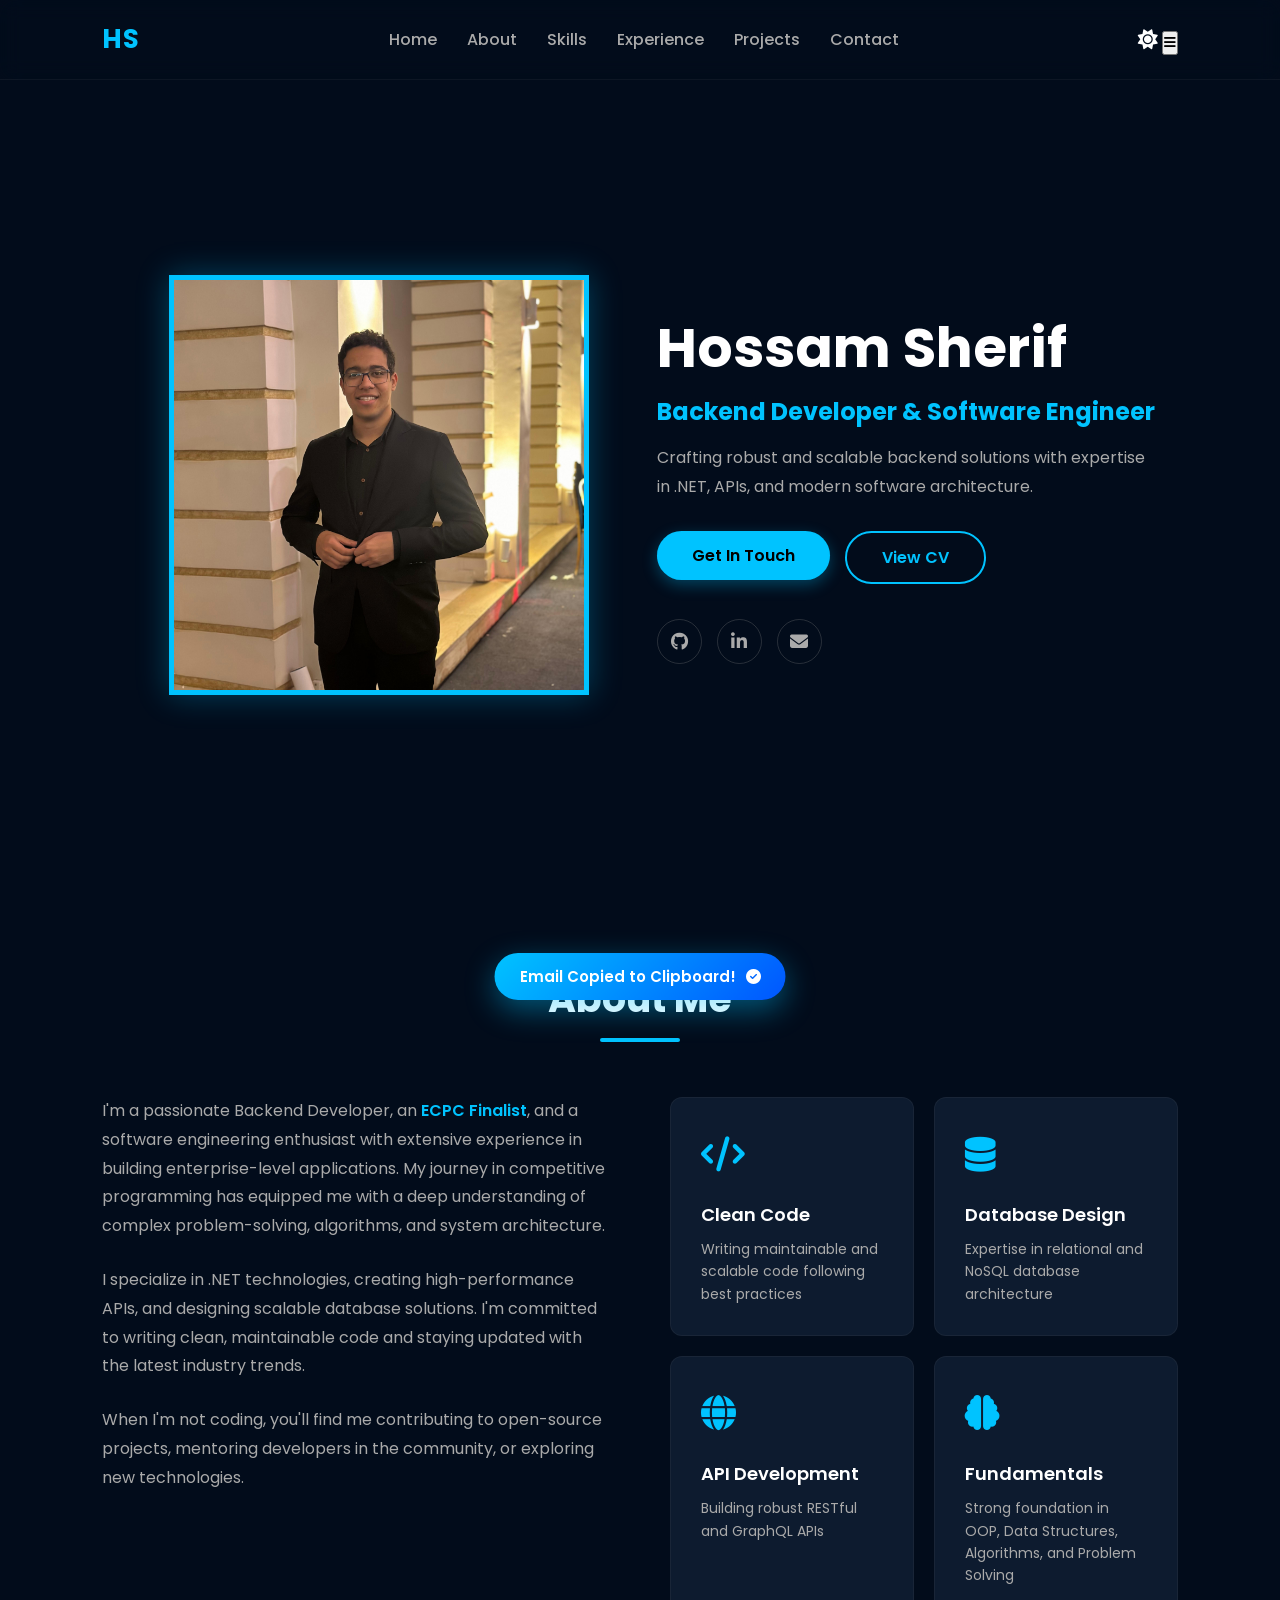
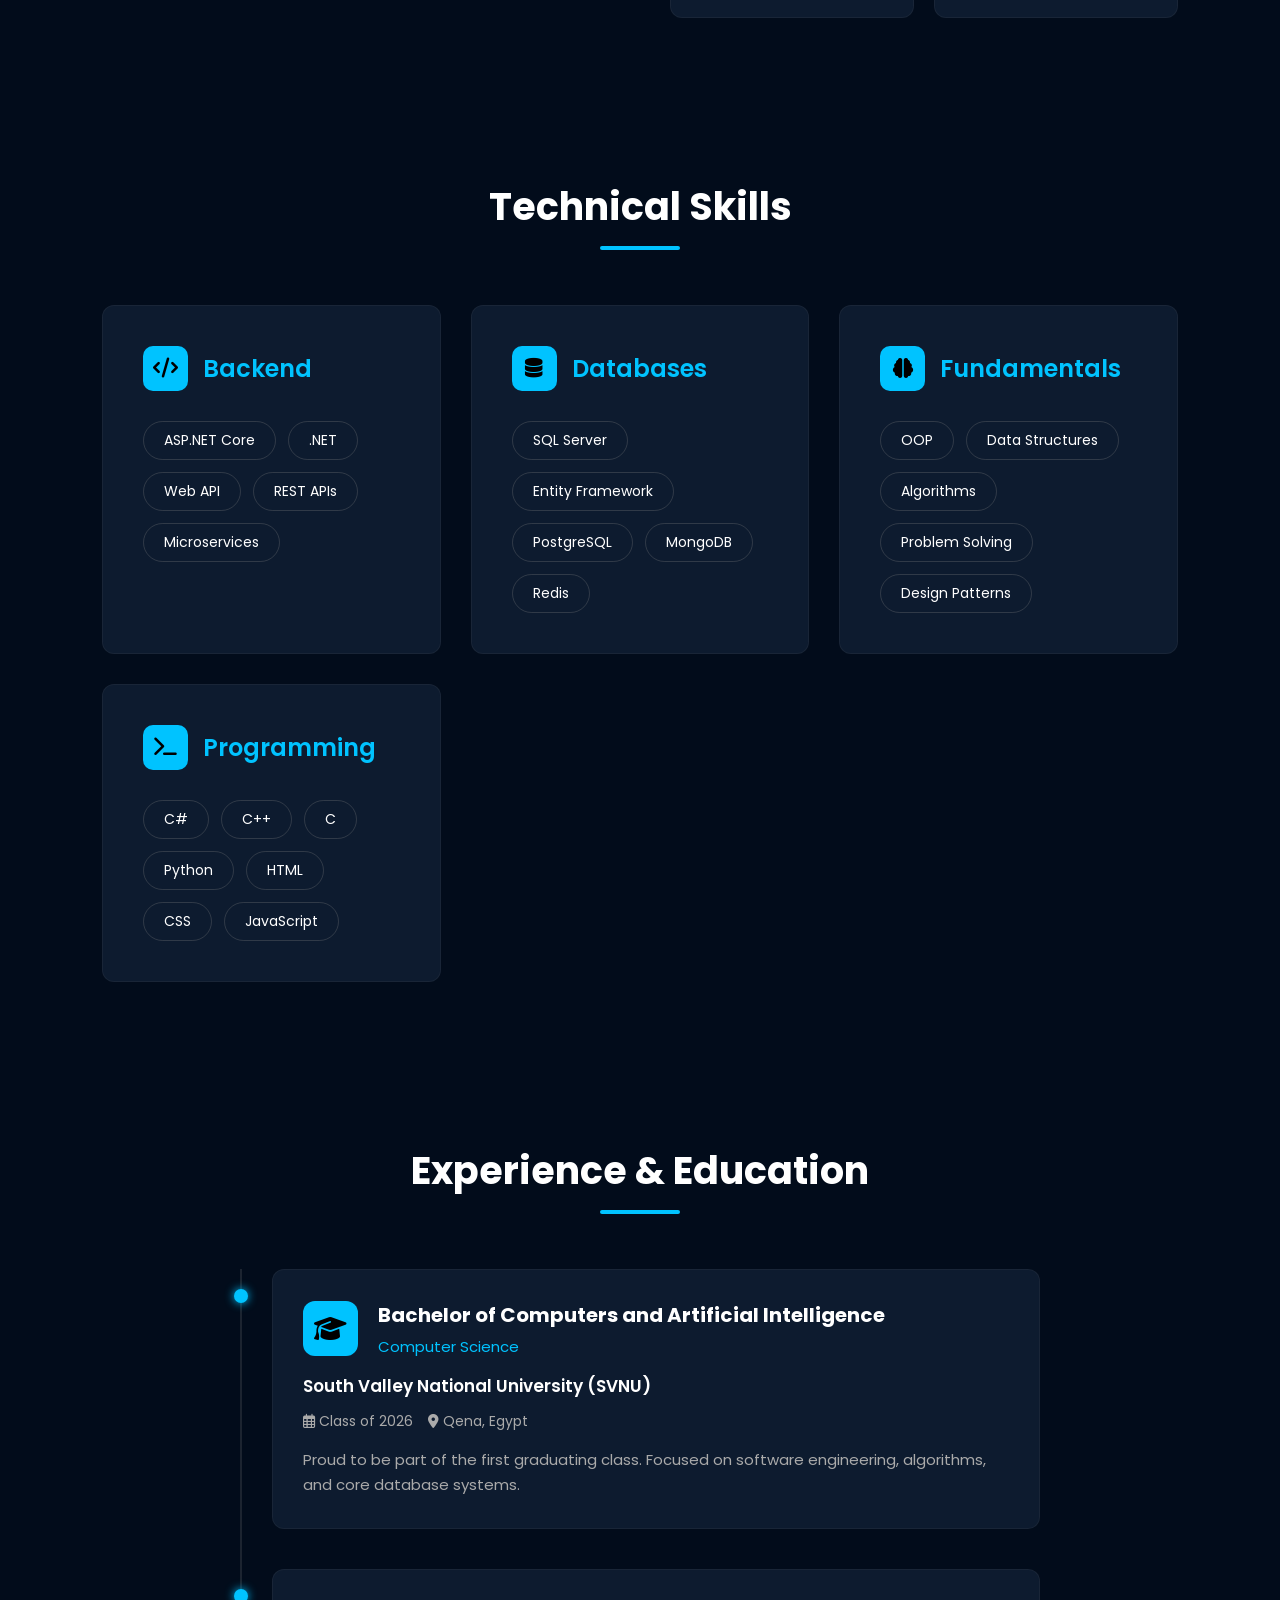
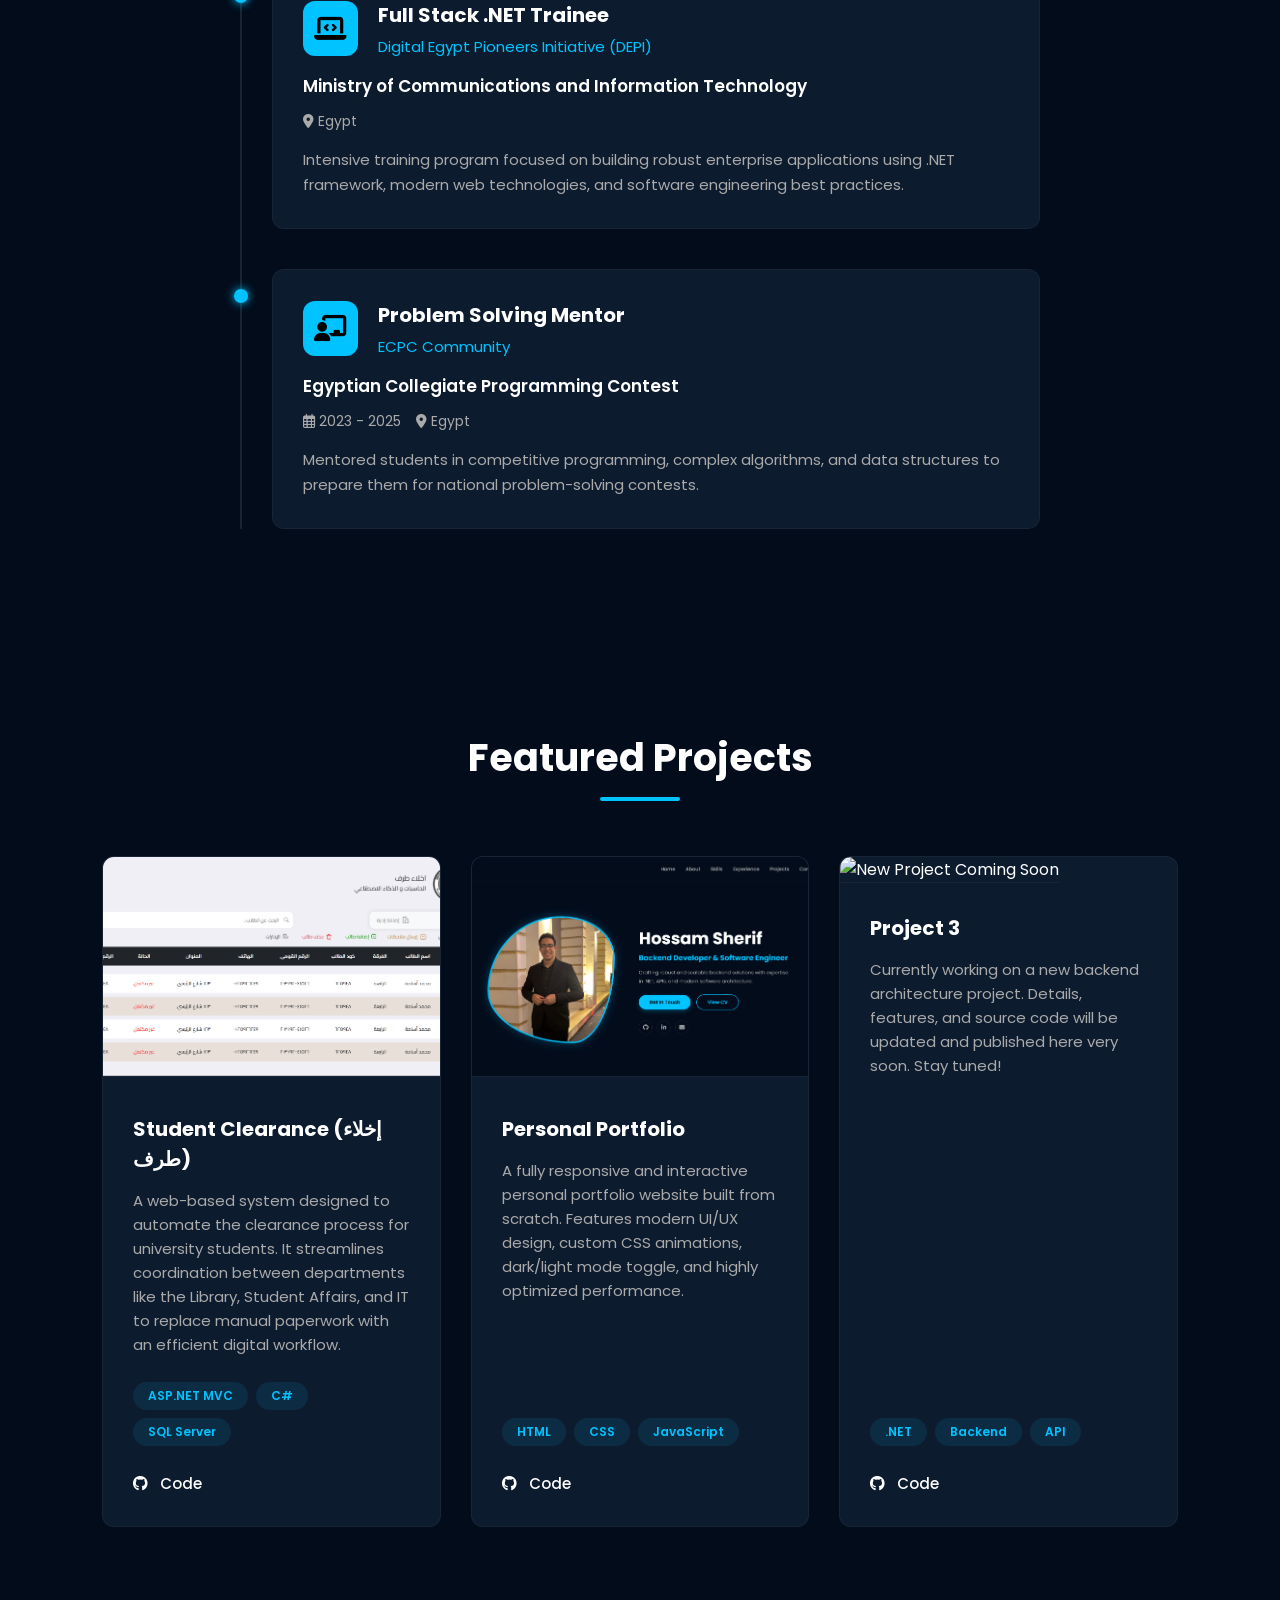
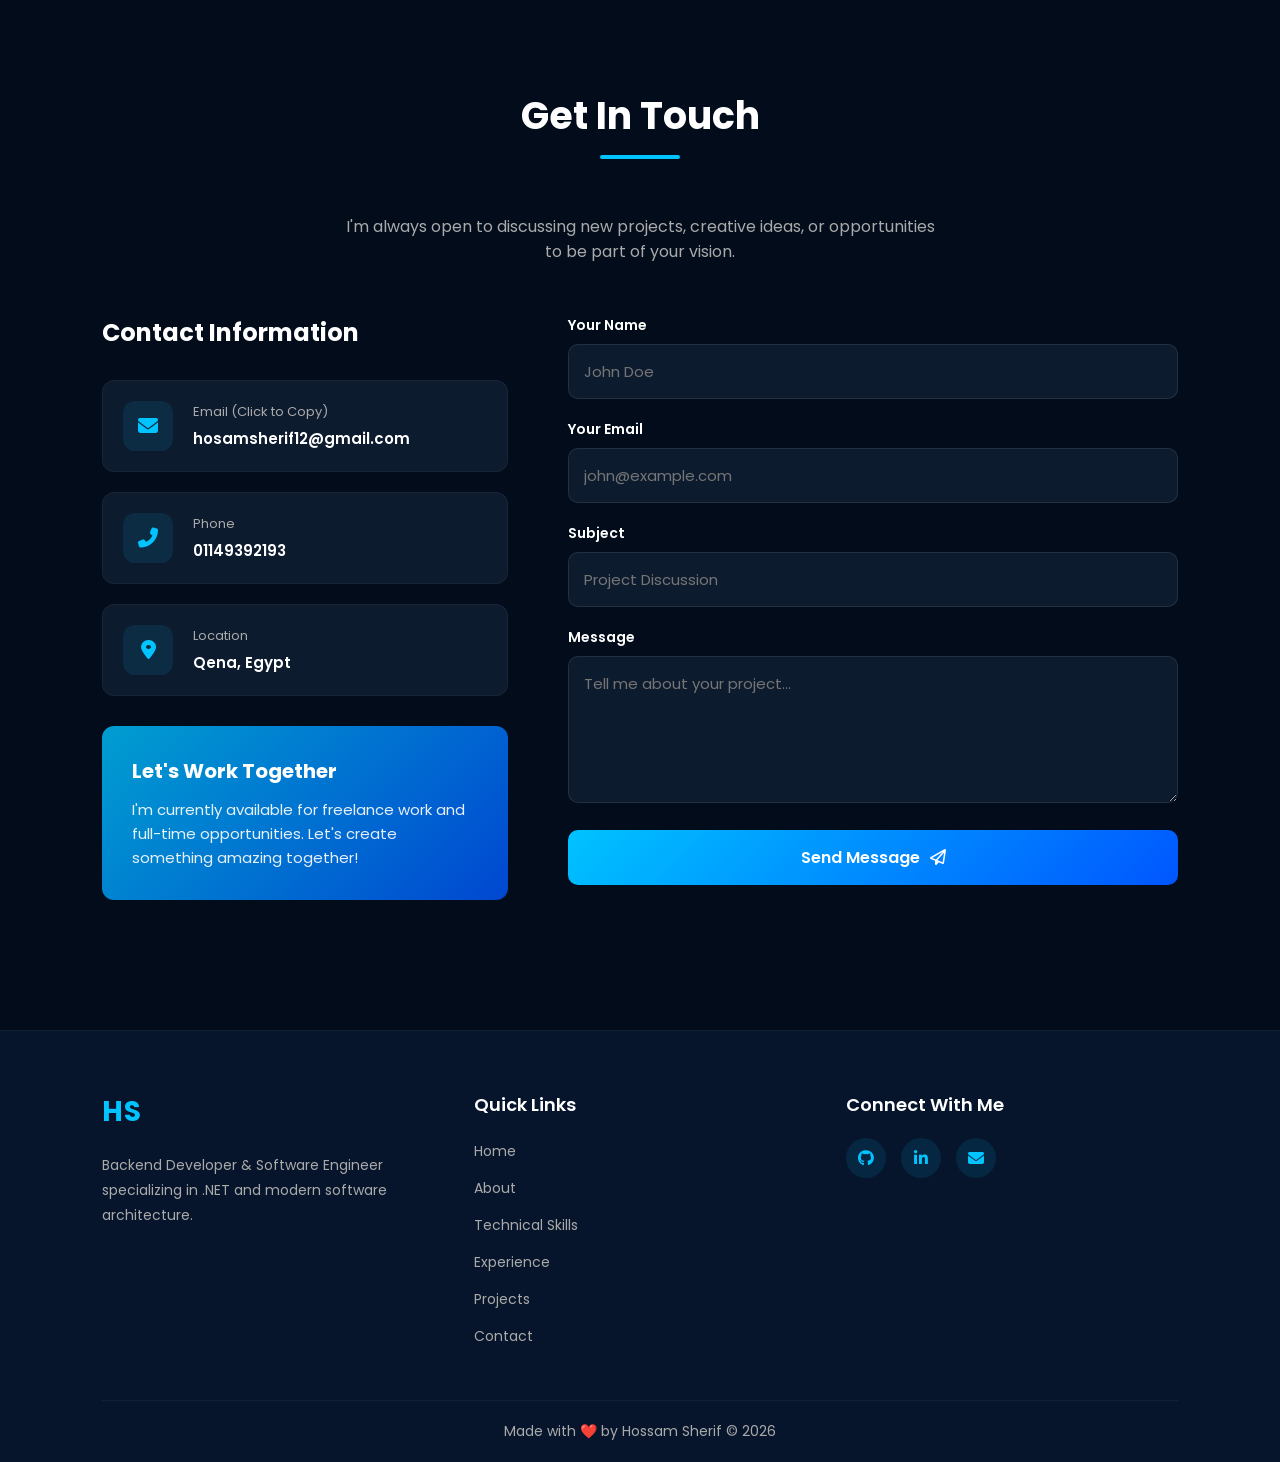
==== index.html @ 1d38808b "Enhance navbar and mobile menu functionality" ====
<!DOCTYPE html>
<html lang="en">
<head>
    <meta charset="UTF-8">
    <meta name="viewport" content="width=device-width, initial-scale=1.0">
    <title>Hossam Sherif | Portfolio</title>
    
    <link rel="stylesheet" href="style.css">
    
    <link href="https://fonts.googleapis.com/css2?family=Poppins:wght@300;400;500;600;700&display=swap" rel="stylesheet">
    
    <link rel="stylesheet" href="https://cdnjs.cloudflare.com/ajax/libs/font-awesome/6.4.0/css/all.min.css">

    <link href="https://unpkg.com/aos@2.3.1/dist/aos.css" rel="stylesheet">
</head>

<body>

    <button id="scrollTopBtn" class="scroll-top" title="Go to top"><i class="fas fa-arrow-up"></i></button>

    <div id="toast">Email Copied to Clipboard! <i class="fas fa-check-circle"></i></div>

    <header data-aos="fade-down" data-aos-duration="1000">
        <div class="logo">HS</div>
        
        <nav id="navbar">
            <a href="#home">Home</a>
            <a href="#about">About</a>
            <a href="#skills">Skills</a>
            <a href="#education">Experience</a>
            <a href="#projects">Projects</a>
            <a href="#contact">Contact</a>
        </nav>

        <div class="header-right">
            <button id="theme-toggle" class="theme-btn" title="Toggle Light/Dark Mode">
                <i class="fas fa-sun"></i>
            </button>
            <button id="menu-btn" class="menu-btn" title="Toggle Menu">
                <i class="fas fa-bars"></i>
            </button>
        </div>
    </header>

    <section class="hero" id="home">
        <div class="aurora-bg">
            <div class="aurora-blob aurora-blob-1"></div>
            <div class="aurora-blob aurora-blob-2"></div>
        </div>

        <div class="hero-img" data-aos="zoom-in" data-aos-duration="1200">
            <img src="Img/Profile.jpeg" alt="Hossam Sherif">
        </div>
        <div class="hero-text" data-aos="fade-right" data-aos-duration="1200">
            <h1>Hossam Sherif</h1>
            <h2>Backend Developer & Software Engineer</h2>
            <p>
                Crafting robust and scalable backend solutions with expertise in .NET,
                APIs, and modern software architecture.
            </p>
            <div class="hero-buttons">
                <a href="#contact" style="text-decoration: none;"><button class="btn primary">Get In Touch</button></a>
                <a href="Hossam_Sherif_CV.pdf" target="_blank" style="text-decoration: none;"><button class="btn outline">View CV</button></a>
            </div>
            <div class="hero-socials" data-aos="fade-up" data-aos-delay="300">
                <a href="https://github.com/Hosam-Sherif" target="_blank"><i class="fab fa-github"></i></a>
                <a href="https://www.linkedin.com/in/hosam-sherif-b32530269" target="_blank"><i class="fab fa-linkedin-in"></i></a>
                <a href="mailto:hosamsherif12@gmail.com"><i class="fas fa-envelope"></i></a>
            </div>
        </div>
    </section>

    <section class="about" id="about">
        <h2 class="section-title" data-aos="fade-up">About Me</h2>
        
        <div class="about-container">
            <div class="about-text" data-aos="fade-right" data-aos-duration="1000">
                <p>
                    I'm a passionate Backend Developer, an <span style="color: var(--primary-color); font-weight: 600;">ECPC Finalist</span>, and a software engineering enthusiast with extensive experience in building enterprise-level applications. My journey in competitive programming has equipped me with a deep understanding of complex problem-solving, algorithms, and system architecture.
                </p>
                <p>
                    I specialize in .NET technologies, creating high-performance APIs, and designing scalable database solutions. I'm committed to writing clean, maintainable code and staying updated with the latest industry trends.
                </p>
                <p>
                    When I'm not coding, you'll find me contributing to open-source projects, mentoring developers in the community, or exploring new technologies.
                </p>
            </div>

            <div class="about-cards">
                <div class="card skill-card-about" data-aos="zoom-in" data-aos-delay="100">
                    <div class="card-icon"><i class="fas fa-code"></i></div>
                    <h3>Clean Code</h3>
                    <p>Writing maintainable and scalable code following best practices</p>
                </div>
                <div class="card skill-card-about" data-aos="zoom-in" data-aos-delay="200">
                    <div class="card-icon"><i class="fas fa-database"></i></div>
                    <h3>Database Design</h3>
                    <p>Expertise in relational and NoSQL database architecture</p>
                </div>
                <div class="card skill-card-about" data-aos="zoom-in" data-aos-delay="300">
                    <div class="card-icon"><i class="fas fa-globe"></i></div>
                    <h3>API Development</h3>
                    <p>Building robust RESTful and GraphQL APIs</p>
                </div>
                <div class="card skill-card-about" data-aos="zoom-in" data-aos-delay="400">
                    <div class="card-icon"><i class="fas fa-brain"></i></div>
                    <h3>Fundamentals</h3>
                    <p>Strong foundation in OOP, Data Structures, Algorithms, and Problem Solving</p>
                </div>
            </div>
        </div>
    </section>

    <section class="skills" id="skills">
        <h2 class="section-title" data-aos="fade-up">Technical Skills</h2>
        <div class="skills-container">
            
            <div class="card skill-box" data-aos="fade-up" data-aos-delay="100">
                <div class="skill-header">
                    <div class="skill-header-icon"><i class="fas fa-code"></i></div>
                    <h3>Backend</h3>
                </div>
                <div class="skill-pills">
                    <span>ASP.NET Core</span>
                    <span>.NET</span>
                    <span>Web API</span>
                    <span>REST APIs</span>
                    <span>Microservices</span>
                </div>
            </div>
            
            <div class="card skill-box" data-aos="fade-up" data-aos-delay="200">
                <div class="skill-header">
                    <div class="skill-header-icon"><i class="fas fa-database"></i></div>
                    <h3>Databases</h3>
                </div>
                <div class="skill-pills">
                    <span>SQL Server</span>
                    <span>Entity Framework</span>
                    <span>PostgreSQL</span>
                    <span>MongoDB</span>
                    <span>Redis</span>
                </div>
            </div>
            
            <div class="card skill-box" data-aos="fade-up" data-aos-delay="300">
                <div class="skill-header">
                    <div class="skill-header-icon"><i class="fas fa-brain"></i></div>
                    <h3>Fundamentals</h3>
                </div>
                <div class="skill-pills">
                    <span>OOP</span>
                    <span>Data Structures</span>
                    <span>Algorithms</span>
                    <span>Problem Solving</span>
                    <span>Design Patterns</span>
                </div>
            </div>
            
            <div class="card skill-box" data-aos="fade-up" data-aos-delay="400">
                <div class="skill-header">
                    <div class="skill-header-icon"><i class="fas fa-terminal"></i></div>
                    <h3>Programming</h3>
                </div>
                <div class="skill-pills">
                    <span>C#</span>
                    <span>C++</span>
                    <span>C</span>
                    <span>Python</span>
                    <span>HTML</span>
                    <span>CSS</span>
                    <span>JavaScript</span>
                </div>
            </div>

        </div>
    </section>

    <section class="education" id="education">
        <h2 class="section-title" data-aos="fade-up">Experience & Education</h2>
        
        <div class="timeline">
            <div class="timeline-item" data-aos="fade-left" data-aos-duration="1000">
                <div class="timeline-dot"></div>
                <div class="card timeline-content">
                    <div class="edu-header">
                        <div class="edu-icon"><i class="fas fa-graduation-cap"></i></div>
                        <div class="edu-title">
                            <h3>Bachelor of Computers and Artificial Intelligence</h3>
                            <h4>Computer Science</h4>
                        </div>
                    </div>
                    <p class="institution">South Valley National University (SVNU)</p>
                    <div class="edu-meta">
                        <span><i class="far fa-calendar-alt"></i> Class of 2026</span>
                        <span><i class="fas fa-map-marker-alt"></i> Qena, Egypt</span>
                    </div>
                    <p class="edu-desc">Proud to be part of the first graduating class. Focused on software engineering, algorithms, and core database systems.</p>
                </div>
            </div>

            <div class="timeline-item" data-aos="fade-left" data-aos-duration="1000" data-aos-delay="100">
                <div class="timeline-dot"></div>
                <div class="card timeline-content">
                    <div class="edu-header">
                        <div class="edu-icon"><i class="fas fa-laptop-code"></i></div>
                        <div class="edu-title">
                            <h3>Full Stack .NET Trainee</h3>
                            <h4>Digital Egypt Pioneers Initiative (DEPI)</h4>
                        </div>
                    </div>
                    <p class="institution">Ministry of Communications and Information Technology</p>
                    <div class="edu-meta">
                        <span><i class="fas fa-map-marker-alt"></i> Egypt</span>
                    </div>
                    <p class="edu-desc">Intensive training program focused on building robust enterprise applications using .NET framework, modern web technologies, and software engineering best practices.</p>
                </div>
            </div>

            <div class="timeline-item" data-aos="fade-left" data-aos-duration="1000" data-aos-delay="200">
                <div class="timeline-dot"></div>
                <div class="card timeline-content">
                    <div class="edu-header">
                        <div class="edu-icon"><i class="fas fa-chalkboard-teacher"></i></div>
                        <div class="edu-title">
                            <h3>Problem Solving Mentor</h3>
                            <h4>ECPC Community</h4>
                        </div>
                    </div>
                    <p class="institution">Egyptian Collegiate Programming Contest</p>
                    <div class="edu-meta">
                        <span><i class="far fa-calendar-alt"></i> 2023 - 2025</span>
                        <span><i class="fas fa-map-marker-alt"></i> Egypt</span>
                    </div>
                    <p class="edu-desc">Mentored students in competitive programming, complex algorithms, and data structures to prepare them for national problem-solving contests.</p>
                </div>
            </div>
        </div>
    </section>

    <section class="projects" id="projects">
        <h2 class="section-title" data-aos="fade-up">Featured Projects</h2>
        
        <div class="projects-grid">
            <div class="card project-card" data-aos="fade-up" data-aos-delay="100">
                <div class="project-img">
                    <img src="Img/clearance.png" alt="Student Clearance System">
                </div>
                <div class="project-info">
                    <h3>Student Clearance (إخلاء طرف)</h3>
                    <p>A web-based system designed to automate the clearance process for university students. It streamlines coordination between departments like the Library, Student Affairs, and IT to replace manual paperwork with an efficient digital workflow.</p>
                    <div class="project-tags">
                        <span>ASP.NET MVC</span>
                        <span>C#</span>
                        <span>SQL Server</span>
                    </div>
                    <div class="project-links">
                        <a href="#"><i class="fab fa-github"></i> Code</a>
                    </div>
                </div>
            </div>

            <div class="card project-card" data-aos="fade-up" data-aos-delay="200">
                <div class="project-img">
                    <img src="Img/portfolio.png" alt="Personal Portfolio">
                </div>
                <div class="project-info">
                    <h3>Personal Portfolio</h3>
                    <p>A fully responsive and interactive personal portfolio website built from scratch. Features modern UI/UX design, custom CSS animations, dark/light mode toggle, and highly optimized performance.</p>
                    <div class="project-tags">
                        <span>HTML</span>
                        <span>CSS</span>
                        <span>JavaScript</span>
                    </div>
                    <div class="project-links">
                        <a href="#"><i class="fab fa-github"></i> Code</a>
                    </div>
                </div>
            </div>

            <div class="card project-card" data-aos="fade-up" data-aos-delay="300">
                <div class="project-img">
                    <img src="Img/project3.jpg" alt="New Project Coming Soon">
                </div>
                <div class="project-info">
                    <h3>Project 3</h3>
                    <p>Currently working on a new backend architecture project. Details, features, and source code will be updated and published here very soon. Stay tuned!</p>
                    <div class="project-tags">
                        <span>.NET</span>
                        <span>Backend</span>
                        <span>API</span>
                    </div>
                    <div class="project-links">
                        <a href="#"><i class="fab fa-github"></i> Code</a>
                    </div>
                </div>
            </div>
        </div>
    </section>

    <section class="contact" id="contact">
        <h2 class="section-title" data-aos="fade-up">Get In Touch</h2>
        <p class="contact-subtitle" data-aos="fade-up" data-aos-delay="100">I'm always open to discussing new projects, creative ideas, or opportunities to be part of your vision.</p>
        
        <div class="contact-container">
            <div class="contact-info-wrapper" data-aos="fade-right" data-aos-duration="1000">
                <h3>Contact Information</h3>
                
                <div class="card contact-info-card hover-lift" onclick="copyEmail()" title="Click to copy email!">
                    <div class="contact-icon"><i class="fas fa-envelope"></i></div>
                    <div>
                        <p class="label">Email (Click to Copy)</p>
                        <p class="value">hosamsherif12@gmail.com</p>
                    </div>
                </div>

                <div class="card contact-info-card hover-lift">
                    <div class="contact-icon"><i class="fas fa-phone-alt"></i></div>
                    <div>
                        <p class="label">Phone</p>
                        <p class="value">01149392193</p>
                    </div>
                </div>

                <div class="card contact-info-card hover-lift">
                    <div class="contact-icon"><i class="fas fa-map-marker-alt"></i></div>
                    <div>
                        <p class="label">Location</p>
                        <p class="value">Qena, Egypt</p>
                    </div>
                </div>

                <div class="callout-card hover-lift">
                    <h3>Let's Work Together</h3>
                    <p>I'm currently available for freelance work and full-time opportunities. Let's create something amazing together!</p>
                </div>
            </div>

            <div class="contact-form-wrapper" data-aos="fade-left" data-aos-duration="1000">
                <form>
                    <div class="input-group">
                        <label>Your Name</label>
                        <input type="text" placeholder="John Doe">
                    </div>
                    <div class="input-group">
                        <label>Your Email</label>
                        <input type="email" placeholder="john@example.com">
                    </div>
                    <div class="input-group">
                        <label>Subject</label>
                        <input type="text" placeholder="Project Discussion">
                    </div>
                    <div class="input-group">
                        <label>Message</label>
                        <textarea rows="5" placeholder="Tell me about your project..."></textarea>
                    </div>
                    <button type="submit" class="btn primary-gradient btn-full">Send Message <i class="far fa-paper-plane"></i></button>
                </form>
            </div>
        </div>
    </section>

    <footer data-aos="fade-up">
        <div class="footer-content">
            <div class="footer-col">
                <h3 class="logo">HS</h3>
                <p>Backend Developer & Software Engineer specializing in .NET and modern software architecture.</p>
            </div>
            <div class="footer-col">
                <h3>Quick Links</h3>
                <ul>
                    <li><a href="#home">Home</a></li>
                    <li><a href="#about">About</a></li>
                    <li><a href="#skills">Technical Skills</a></li>
                    <li><a href="#education">Experience</a></li>
                    <li><a href="#projects">Projects</a></li>
                    <li><a href="#contact">Contact</a></li>
                </ul>
            </div>
            <div class="footer-col">
                <h3>Connect With Me</h3>
                <div class="social-icons">
                    <a href="https://github.com/Hosam-Sherif" target="_blank"><i class="fab fa-github"></i></a>
                    <a href="https://www.linkedin.com/in/hosam-sherif-b32530269" target="_blank"><i class="fab fa-linkedin-in"></i></a>
                    <a href="mailto:hosamsherif12@gmail.com"><i class="fas fa-envelope"></i></a>
                </div>
            </div>
        </div>
        <div class="footer-bottom">
            <p>Made with <span style="color: red;">❤️</span> by Hossam Sherif © 2026</p>
        </div>
    </footer>

    <script src="https://unpkg.com/aos@2.3.1/dist/aos.js"></script>
    <script>
        // 1. AOS Animation Init
        AOS.init({
            once: true, 
            offset: 50, 
            duration: 800,
            easing: 'ease-out-cubic' 
        });

        // 2. Scroll to Top Logic
        const scrollTopBtn = document.getElementById("scrollTopBtn");
        window.addEventListener("scroll", () => {
            if (window.scrollY > 400) {
                scrollTopBtn.classList.add("show");
            } else {
                scrollTopBtn.classList.remove("show");
            }
        });
        scrollTopBtn.addEventListener("click", () => {
            window.scrollTo({ top: 0, behavior: 'smooth' });
        });

        // 3. Copy Email Logic 
        function copyEmail() {
            navigator.clipboard.writeText("hosamsherif12@gmail.com").then(() => {
                const toast = document.getElementById("toast");
                toast.classList.add("show");
                setTimeout(() => {
                    toast.classList.remove("show");
                }, 3000);
            });
        }

        // 4. Glow Effect Logic for Cards
        document.querySelectorAll('.card').forEach(card => {
            card.addEventListener('mousemove', e => {
                const rect = card.getBoundingClientRect();
                const x = e.clientX - rect.left;
                const y = e.clientY - rect.top;
                card.style.setProperty('--mouse-x', `${x}px`);
                card.style.setProperty('--mouse-y', `${y}px`);
            });
        });

        // 5. Dark/Light Mode Toggle Logic
        const themeToggleBtn = document.getElementById('theme-toggle');
        const body = document.body;
        const icon = themeToggleBtn.querySelector('i');

        const currentTheme = localStorage.getItem('theme');
        if (currentTheme === 'light') {
            body.classList.add('light-mode');
            icon.classList.replace('fa-sun', 'fa-moon');
        } else {
            body.classList.remove('light-mode');
            icon.classList.replace('fa-moon', 'fa-sun');
            localStorage.setItem('theme', 'dark');
        }

        themeToggleBtn.addEventListener('click', () => {
            body.classList.toggle('light-mode');
            if (body.classList.contains('light-mode')) {
                localStorage.setItem('theme', 'light');
                icon.classList.replace('fa-sun', 'fa-moon');
            } else {
                localStorage.setItem('theme', 'dark');
                icon.classList.replace('fa-moon', 'fa-sun');
            }
        });

        // 6. Mobile Menu (Hamburger) Fix
        const menuBtn = document.getElementById('menu-btn');
        const navbar = document.getElementById('navbar');
        const menuIcon = menuBtn.querySelector('i');

        menuBtn.addEventListener('click', () => {
            navbar.classList.toggle('active');
            if(navbar.classList.contains('active')){
                menuIcon.classList.replace('fa-bars', 'fa-times');
            } else {
                menuIcon.classList.replace('fa-times', 'fa-bars');
            }
        });

        document.querySelectorAll('#navbar a').forEach(link => {
            link.addEventListener('click', () => {
                navbar.classList.remove('active');
                menuIcon.classList.replace('fa-times', 'fa-bars');
            });
        });
    </script>
</body>
</html>
---- style.css ----
:root {
    /* الوضع الليلي (الأساسي) */
    --main-bg: #020c1b;
    --navbar-bg: #06152b;
    --card-bg: #0d1b2f;
    --primary-color: #00c3ff;
    --text-main: #ffffff;
    --text-secondary: #aaaaaa;
    --glow-color: rgba(0, 195, 255, 0.15);
}

/* الوضع النهاري (Light Mode) */
body.light-mode {
    --main-bg: #f4f7f6;
    --navbar-bg: #ffffff;
    --card-bg: #ffffff;
    --primary-color: #0056ff;
    --text-main: #111111;
    --text-secondary: #555555;
    --glow-color: rgba(0, 86, 255, 0.1);
}

/* انتقال ناعم عند تغيير الألوان */
body { transition: background-color 0.4s ease, color 0.4s ease; }
.card, header, input, textarea, footer { transition: background-color 0.4s ease, border-color 0.4s ease, box-shadow 0.4s ease; }

/* --- Custom Scrollbar --- */
::-webkit-scrollbar { width: 10px; }
::-webkit-scrollbar-track { background: var(--main-bg); }
::-webkit-scrollbar-thumb { background: var(--card-bg); border-radius: 10px; border: 1px solid var(--primary-color); }
::-webkit-scrollbar-thumb:hover { background: var(--primary-color); }

/* --- Global --- */
html { scroll-behavior: smooth; }

* {
    margin: 0;
    padding: 0;
    box-sizing: border-box;
    font-family: 'Poppins', sans-serif;
}

body {
    background: var(--main-bg);
    color: var(--text-main);
    overflow-x: hidden;
    width: 100%;
    min-height: 100vh;
    position: relative;
}

img { max-width: 100%; height: auto; }

/* --- Theme Toggle Button --- */
.theme-btn {
    background: transparent; border: none; color: var(--text-main); font-size: 20px;
    cursor: pointer; margin-left: 20px; transition: color 0.3s ease, transform 0.3s ease;
}
.theme-btn:hover { color: var(--primary-color); transform: rotate(30deg); }

/* --- Scroll To Top Button --- */
.scroll-top {
    position: fixed; bottom: 30px; right: 30px; width: 45px; height: 45px;
    background: linear-gradient(135deg, #00c3ff, #0056ff); color: white; border: none;
    border-radius: 50%; font-size: 20px; z-index: 1000; opacity: 0; visibility: hidden;
    transform: translateY(20px); transition: all 0.4s ease; box-shadow: 0 5px 15px rgba(0, 195, 255, 0.4); cursor: pointer;
}
.scroll-top.show { opacity: 1; visibility: visible; transform: translateY(0); }
.scroll-top:hover { transform: translateY(-5px) scale(1.1); box-shadow: 0 10px 25px rgba(0, 195, 255, 0.6); }

/* --- Toast Notification (Copy Email) --- */
#toast {
    position: fixed; bottom: -100px; left: 50%; transform: translateX(-50%);
    background: linear-gradient(135deg, #00c3ff, #0056ff); color: white; padding: 12px 25px;
    border-radius: 30px; font-weight: 600; font-size: 15px; z-index: 2000;
    transition: bottom 0.5s cubic-bezier(0.175, 0.885, 0.32, 1.275);
    box-shadow: 0 10px 30px rgba(0, 195, 255, 0.4); display: flex; align-items: center; gap: 10px;
}
#toast.show { bottom: 40px; }

/* --- Navbar --- */
header {
    display: flex; justify-content: space-between; align-items: center; padding: 20px 8%;
    background: rgba(var(--navbar-bg), 0.95); backdrop-filter: blur(10px);
    position: sticky; top: 0; z-index: 1000; border-bottom: 1px solid rgba(128, 128, 128, 0.1);
}
body.light-mode header { background: rgba(255, 255, 255, 0.95); }

.logo { font-size: 26px; color: var(--primary-color); font-weight: 700; letter-spacing: 1px;}

nav { display: flex; align-items: center; }
nav a {
    margin-left: 30px; text-decoration: none; color: var(--text-secondary);
    font-weight: 500; transition: all 0.3s ease; position: relative;
}
nav a::after {
    content: ''; position: absolute; width: 0; height: 2px;
    background: var(--primary-color); bottom: -5px; left: 0; transition: width 0.3s ease;
}
nav a:hover { color: var(--primary-color); }
nav a:hover::after { width: 100%; }

/* --- Hero Section --- */
.hero { display: flex; align-items: center; justify-content: center; gap: 60px; padding: 100px 8%; min-height: 90vh; }

.hero-img { position: relative; display: flex; justify-content: center; align-items: center; flex: 1; }
.hero-img img {
    width: 100%; max-width: 420px; aspect-ratio: 1/1; object-fit: cover;
    border: 5px solid var(--primary-color); box-shadow: 0 0 30px rgba(0, 195, 255, 0.3);
    animation: morph 8s ease-in-out infinite; transition: transform 0.4s ease; will-change: border-radius, transform;
}
body.light-mode .hero-img img { box-shadow: 0 0 30px rgba(0, 86, 255, 0.3); }
.hero-img img:hover { transform: scale(1.05); box-shadow: 0 15px 50px rgba(0, 195, 255, 0.6); }

@keyframes morph {
    0% { border-radius: 60% 40% 30% 70% / 60% 30% 70% 40%; transform: translateY(0); }
    50% { border-radius: 30% 60% 70% 40% / 50% 60% 30% 60%; transform: translateY(-15px); }
    100% { border-radius: 60% 40% 30% 70% / 60% 30% 70% 40%; transform: translateY(0); }
}

.hero-text { flex: 1.2; }
.hero-text h1 { font-size: 55px; font-weight: 700; margin-bottom: 5px; }
.hero-text h2 { color: var(--primary-color); font-size: 24px; margin-bottom: 15px; }
.hero-text p { color: var(--text-secondary); max-width: 500px; margin-bottom: 30px; line-height: 1.8; font-size: 16px; }

.hero-buttons { display: flex; gap: 15px; flex-wrap: wrap; }
.btn {
    padding: 12px 35px; border-radius: 30px; font-size: 16px; font-weight: 600;
    transition: all 0.4s ease; font-family: inherit; position: relative; overflow: hidden; z-index: 1; cursor: pointer;
}

.primary { background: var(--primary-color); border: none; color: #fff; box-shadow: 0 5px 15px rgba(0, 195, 255, 0.3); }
body:not(.light-mode) .primary { color: #000; }
.primary:hover { transform: translateY(-3px) scale(1.05); box-shadow: 0 10px 25px rgba(0, 195, 255, 0.6); }

.outline { border: 2px solid var(--primary-color); background: transparent; color: var(--primary-color); }
.outline:hover { background: var(--primary-color); color: #fff; transform: translateY(-3px); box-shadow: 0 10px 25px rgba(0, 195, 255, 0.4); }
body:not(.light-mode) .outline:hover { color: #000; }

.hero-socials { display: flex; gap: 15px; margin-top: 35px; }
.hero-socials a {
    width: 45px; height: 45px; border: 1px solid rgba(128, 128, 128, 0.3); border-radius: 50%;
    display: flex; justify-content: center; align-items: center; color: var(--text-secondary);
    text-decoration: none; font-size: 18px; transition: all 0.4s cubic-bezier(0.175, 0.885, 0.32, 1.275);
}
.hero-socials a:hover {
    border-color: var(--primary-color); background: rgba(0, 195, 255, 0.1); color: var(--primary-color);
    transform: translateY(-8px); box-shadow: 0 10px 20px rgba(0, 195, 255, 0.3);
}

/* --- Section Titles --- */
.section-title {
    text-align: center; font-size: 38px; font-weight: 700; margin: 0 auto 70px auto; 
    position: relative; width: max-content; max-width: 100%;
}
.section-title::after {
    content: ''; position: absolute; width: 80px; height: 4px;
    background: var(--primary-color); bottom: -15px; left: 50%; transform: translateX(-50%); border-radius: 2px;
}

/* --- Base Card with Glow Effect --- */
.card {
    background: var(--card-bg); border-radius: 12px; position: relative; overflow: hidden;
    border: 1px solid rgba(128, 128, 128, 0.1); transition: all 0.4s cubic-bezier(0.175, 0.885, 0.32, 1.275);
}
body.light-mode .card { box-shadow: 0 5px 20px rgba(0,0,0,0.05); }

.card::before {
    content: ""; position: absolute; top: var(--mouse-y, 50%); left: var(--mouse-x, 50%);
    width: 500px; height: 500px; background: radial-gradient(circle, var(--glow-color) 0%, transparent 50%);
    transform: translate(-50%, -50%); opacity: 0; transition: opacity 0.3s; pointer-events: none; z-index: 0;
}
.card:hover::before { opacity: 1; }
.card > * { position: relative; z-index: 1; }

.hover-lift:hover { transform: translateY(-10px); border-color: rgba(0, 195, 255, 0.3); box-shadow: 0 15px 30px rgba(0, 0, 0, 0.1); }
body:not(.light-mode) .hover-lift:hover { box-shadow: 0 15px 30px rgba(0, 195, 255, 0.15); }

/* --- About Section --- */
.about { padding: 80px 8%; }
.about-container { display: flex; align-items: flex-start; gap: 60px; }
.about-text { flex: 1; }
.about-text p { color: var(--text-secondary); line-height: 1.8; font-size: 16px; margin-bottom: 25px; }
.about-cards { flex: 1; display: grid; grid-template-columns: repeat(2, 1fr); gap: 20px; }
.skill-card-about { padding: 30px; display: flex; flex-direction: column; justify-content: flex-start;}
.skill-card-about:hover { transform: translateY(-10px); border-color: var(--primary-color); }
.card-icon { font-size: 35px; color: var(--primary-color); margin-bottom: 20px; transition: transform 0.4s ease; }
.skill-card-about:hover .card-icon { transform: scale(1.2) rotate(5deg); }
.skill-card-about h3 { font-size: 18px; margin-bottom: 10px; font-weight: 600; color: var(--text-main); }
.skill-card-about p { color: var(--text-secondary); font-size: 14px; line-height: 1.6; }

/* --- Skills Section --- */
.skills { padding: 80px 8%; }
.skills-container { display: grid; grid-template-columns: repeat(auto-fit, minmax(300px, 1fr)); gap: 30px; }
.skill-box { padding: 40px; display: flex; flex-direction: column; }
.skill-box:hover { transform: translateY(-8px); border-color: rgba(0, 195, 255, 0.3); }
.skill-header { display: flex; align-items: center; gap: 15px; margin-bottom: 30px; }
.skill-header-icon {
    background: var(--primary-color); color: #fff; width: 45px; height: 45px; border-radius: 10px;
    display: flex; justify-content: center; align-items: center; font-size: 20px;
}
body:not(.light-mode) .skill-header-icon { color: #000; }
.skill-header h3 { color: var(--primary-color); font-size: 24px; font-weight: 600; }
.skill-pills { display: flex; flex-wrap: wrap; gap: 12px; }
.skill-pills span {
    display: inline-block; background: transparent; border: 1px solid rgba(128, 128, 128, 0.3);
    color: var(--text-main); padding: 8px 20px; border-radius: 30px; font-size: 14px; transition: all 0.3s ease;
}
.skill-pills span:hover {
    background: var(--primary-color); color: #fff; border-color: var(--primary-color);
    transform: translateY(-3px) scale(1.05); box-shadow: 0 5px 15px rgba(0, 195, 255, 0.3); font-weight: 600;
}
body:not(.light-mode) .skill-pills span:hover { color: #000; }

/* --- Education Section --- */
.education { padding: 80px 8%; }
.timeline { position: relative; max-width: 800px; margin: 40px auto 0; border-left: 2px solid rgba(128, 128, 128, 0.2); padding-left: 30px; }
.timeline-item { position: relative; margin-bottom: 40px; }
.timeline-dot {
    position: absolute; left: -38px; top: 20px; width: 14px; height: 14px;
    background: var(--primary-color); border-radius: 50%; box-shadow: 0 0 10px var(--primary-color); transition: all 0.3s ease;
}
.timeline-item:hover .timeline-dot { transform: scale(1.5); box-shadow: 0 0 20px var(--primary-color); }
.timeline-content { padding: 30px; }
.timeline-content:hover { transform: translateX(10px); border-color: rgba(0, 195, 255, 0.3); }
.edu-header { display: flex; align-items: center; gap: 20px; margin-bottom: 15px; }
.edu-icon {
    background: var(--primary-color); color: #fff; width: 55px; height: 55px; min-width: 55px;
    display: flex; justify-content: center; align-items: center; border-radius: 12px; font-size: 26px;
}
body:not(.light-mode) .edu-icon { color: #000; }
.edu-title h3 { font-size: 20px; margin-bottom: 5px; color: var(--text-main); }
.edu-title h4 { color: var(--primary-color); font-weight: 400; font-size: 15px; }
.institution { font-size: 17px; margin-bottom: 12px; font-weight: 600; color: var(--text-main);}
.edu-meta { display: flex; flex-wrap: wrap; gap: 15px; color: var(--text-secondary); font-size: 14px; margin-bottom: 15px; }
.edu-desc { color: var(--text-secondary); line-height: 1.7; font-size: 15px; }

/* --- Projects Section --- */
.projects { padding: 80px 8%; }
.projects-grid { display: grid; grid-template-columns: repeat(auto-fit, minmax(300px, 1fr)); gap: 30px; margin-top: 40px; }
.project-card { padding: 0; display: flex; flex-direction: column; }
.project-card:hover { transform: translateY(-15px); border-color: rgba(0, 195, 255, 0.3); }
.project-img { overflow: hidden; } 
.project-img img { width: 100%; height: 220px; object-fit: cover; border-bottom: 1px solid rgba(128,128,128,0.1); transition: transform 0.6s ease; }
.project-card:hover .project-img img { transform: scale(1.1); }
.project-info { padding: 30px; flex-grow: 1; display: flex; flex-direction: column; }
.project-info h3 { margin-bottom: 15px; font-size: 20px; transition: color 0.3s; color: var(--text-main); }
.project-card:hover .project-info h3 { color: var(--primary-color); }
.project-info p { color: var(--text-secondary); font-size: 15px; line-height: 1.6; margin-bottom: 25px; flex-grow: 1; }
.project-tags { margin-bottom: 25px; display: flex; flex-wrap: wrap; gap: 8px;}
.project-tags span {
    display: inline-block; color: var(--primary-color); background: rgba(0, 195, 255, 0.1);
    padding: 5px 15px; border-radius: 20px; font-size: 12px; font-weight: 600;
}
.project-links a { color: var(--text-main); text-decoration: none; font-size: 15px; font-weight: 500; transition: .3s; margin-right: 20px; }
.project-links a i { margin-right: 8px; }
.project-links a:hover { color: var(--primary-color); transform: translateX(5px); display: inline-block;}

/* --- Contact Section --- */
.contact { padding: 80px 8%; }
.contact-subtitle { text-align: center; color: var(--text-secondary); max-width: 600px; margin: 0 auto 50px; font-size: 16px; line-height: 1.6;}
.contact-container { display: grid; grid-template-columns: 1fr 1.5fr; gap: 60px; }
.contact-info-wrapper h3 { margin-bottom: 30px; font-size: 24px; color: var(--text-main); }
.contact-info-card { display: flex; align-items: center; gap: 20px; margin-bottom: 20px; padding: 20px; cursor: pointer; }
.contact-icon {
    background: rgba(0, 195, 255, 0.1); color: var(--primary-color); width: 50px; height: 50px; min-width: 50px;
    border-radius: 12px; display: flex; justify-content: center; align-items: center; font-size: 20px; transition: all 0.3s ease;
}
.contact-info-card:hover .contact-icon { background: var(--primary-color); color: #fff; transform: scale(1.1); }
body:not(.light-mode) .contact-info-card:hover .contact-icon { color: #000; }
.contact-info-card .label { color: var(--text-secondary); font-size: 13px; margin-bottom: 5px; }
.contact-info-card .value { font-weight: 600; font-size: 15px; color: var(--text-main); word-break: break-all;}

.callout-card {
    background: linear-gradient(135deg, rgba(0, 195, 255, 0.8), rgba(0, 86, 255, 0.8));
    padding: 30px; border-radius: 12px; margin-top: 30px; transition: all 0.4s; color: white;
}
.callout-card:hover { transform: translateY(-10px); box-shadow: 0 15px 30px rgba(0, 195, 255, 0.3); }
.callout-card h3 { margin-bottom: 12px; color: #fff; font-size: 20px;}
.callout-card p { color: rgba(255,255,255,0.9); font-size: 15px; line-height: 1.6; }

.contact-form-wrapper form { display: flex; flex-direction: column; gap: 20px; }
.input-group label { display: block; margin-bottom: 8px; font-size: 14px; font-weight: 600; color: var(--text-main); }
.input-group input, .input-group textarea {
    width: 100%; background: var(--card-bg); border: 1px solid rgba(128, 128, 128, 0.2);
    color: var(--text-main); padding: 15px; border-radius: 10px; outline: none; transition: all 0.3s; font-size: 15px;
}
.input-group input:focus, .input-group textarea:focus { border-color: var(--primary-color); transform: translateY(-2px);}
body.light-mode .input-group input:focus, body.light-mode .input-group textarea:focus { box-shadow: 0 0 15px rgba(0, 86, 255, 0.1); }
body:not(.light-mode) .input-group input:focus, body:not(.light-mode) .input-group textarea:focus { box-shadow: 0 0 15px rgba(0, 195, 255, 0.1); }

.primary-gradient { 
    background: linear-gradient(135deg, #00c3ff, #0056ff); border: none; color: white; 
    position: relative; overflow: hidden; z-index: 1; cursor: pointer;
}
.primary-gradient::before {
    content: ''; position: absolute; top: 0; left: 0; width: 100%; height: 100%;
    background: linear-gradient(135deg, #0056ff, #00c3ff); z-index: -1; transition: opacity 0.4s ease; opacity: 0;
}
.primary-gradient:hover::before { opacity: 1; }
.primary-gradient:hover { transform: translateY(-5px); box-shadow: 0 10px 25px rgba(0,195,255,0.5); }
.btn-full { width: 100%; padding: 15px; font-size: 16px; font-weight: 600; border-radius: 10px; display: flex; justify-content: center; align-items: center; gap: 10px;}

/* --- Footer --- */
footer {
    background: var(--navbar-bg); padding: 60px 8% 20px; margin-top: 50px;
    border-top: 1px solid rgba(128, 128, 128, 0.1);
}
.footer-content { display: grid; grid-template-columns: repeat(auto-fit, minmax(200px, 1fr)); gap: 40px; margin-bottom: 40px; }
.footer-col .logo { font-size: 28px; color: var(--primary-color); margin-bottom: 20px; font-weight: 700; }
.footer-col p { color: var(--text-secondary); line-height: 1.8; max-width: 320px; font-size: 14px;}
.footer-col h3 { margin-bottom: 20px; font-size: 18px; font-weight: 600; color: var(--text-main); }
.footer-col ul { list-style: none; }
.footer-col ul li { margin-bottom: 12px; }
.footer-col ul li a { color: var(--text-secondary); text-decoration: none; transition: all 0.3s; display: inline-block; font-size: 14px;}
.footer-col ul li a:hover { color: var(--primary-color); transform: translateX(8px); }

.social-icons { display: flex; gap: 15px; }
.social-icons a {
    display: inline-flex; justify-content: center; align-items: center;
    width: 40px; height: 40px; background: rgba(0, 195, 255, 0.1); border-radius: 50%;
    color: var(--primary-color); text-decoration: none; transition: all 0.4s ease; font-size: 16px;
}
.social-icons a:hover { background: var(--primary-color); color: #fff; transform: translateY(-5px) rotate(360deg); box-shadow: 0 10px 20px rgba(0, 195, 255, 0.3); }
body:not(.light-mode) .social-icons a:hover { color: #000; }

.footer-bottom {
    text-align: center; padding-top: 20px; border-top: 1px solid rgba(128, 128, 128, 0.1);
    color: var(--text-secondary); font-size: 14px;
}

/* =========================================
   Responsive Design (Tablets & Mobile) 
   ========================================= */

/* شاشات التابلت واللاب توب الصغير */
@media (max-width: 991px) {
    header { padding: 15px 5%; flex-direction: column; gap: 15px; }
    nav { flex-wrap: wrap; justify-content: center; gap: 15px; }
    nav a { margin: 0; font-size: 14px; }
    .theme-btn { margin: 0; }
    
    .hero { flex-direction: column; text-align: center; padding: 60px 5%; gap: 40px; }
    .hero-text h1 { font-size: 45px; }
    .hero-text p { margin: 0 auto 30px auto; }
    .hero-buttons { justify-content: center; }
    .hero-socials { justify-content: center; }
    
    .about-container { flex-direction: column; }
    .about-cards { grid-template-columns: 1fr; width: 100%; }
    
    .contact-container { grid-template-columns: 1fr; }
}

/* شاشات الموبايل العادية والصغيرة */
@media (max-width: 768px) {
    .section-title { font-size: 30px; margin-bottom: 50px; }
    .hero { padding: 40px 5%; }
    .hero-text h1 { font-size: 38px; }
    .hero-text h2 { font-size: 20px; }
    
    .skills-container, .projects-grid { grid-template-columns: 1fr; }
    
    .timeline { padding-left: 15px; }
    .timeline-dot { left: -23.5px; width: 12px; height: 12px; }
    .timeline-content { padding: 25px 20px; }
    .edu-header { flex-direction: column; align-items: flex-start; gap: 15px; }
    
    .footer-content { grid-template-columns: 1fr; text-align: center; }
    .footer-col p { margin: 0 auto; }
    .social-icons { justify-content: center; }
}

/* شاشات الموبايل الرفيعة جداً */
@media (max-width: 480px) {
    .hero-text h1 { font-size: 32px; }
    .btn { width: 100%; } /* الزرار ياخد الشاشة كلها في الموبايل الصغير */
    .hero-buttons { flex-direction: column; width: 100%; padding: 0 20px; }
    nav a { font-size: 13px; }
}
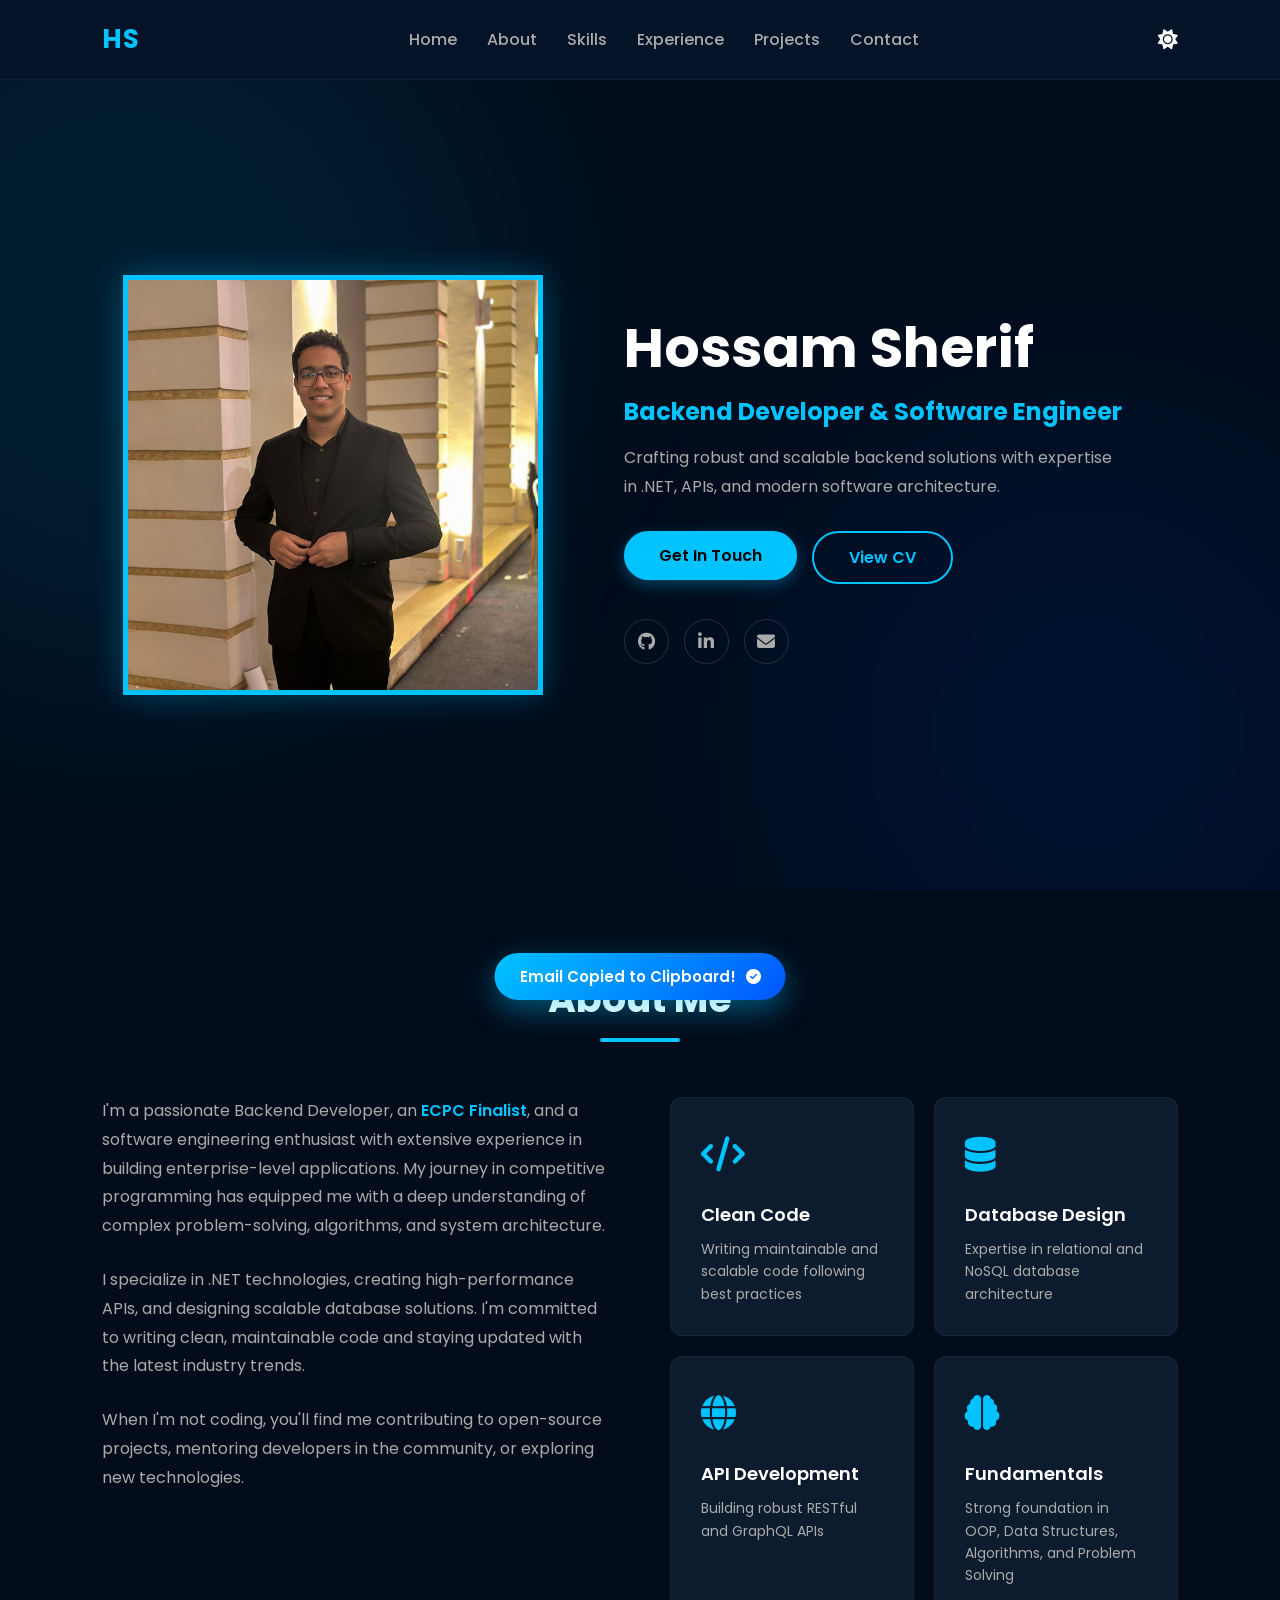
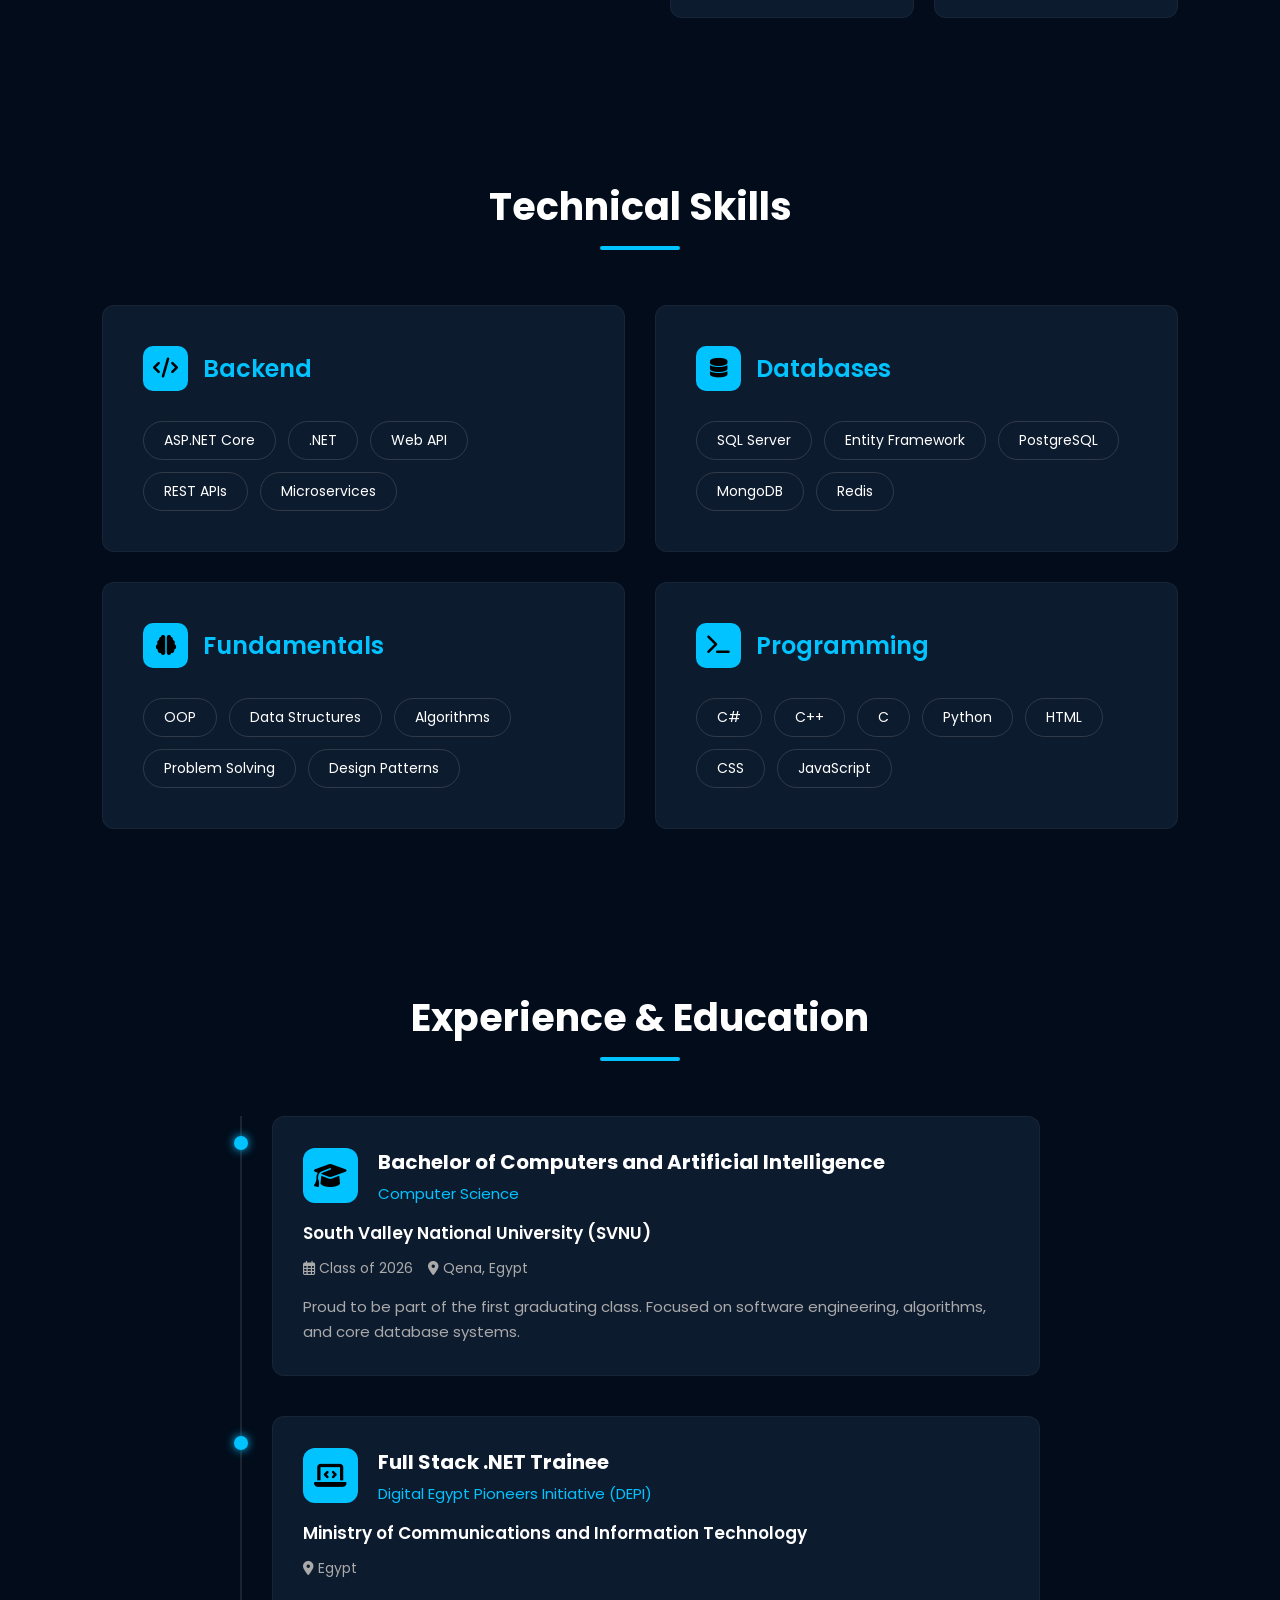
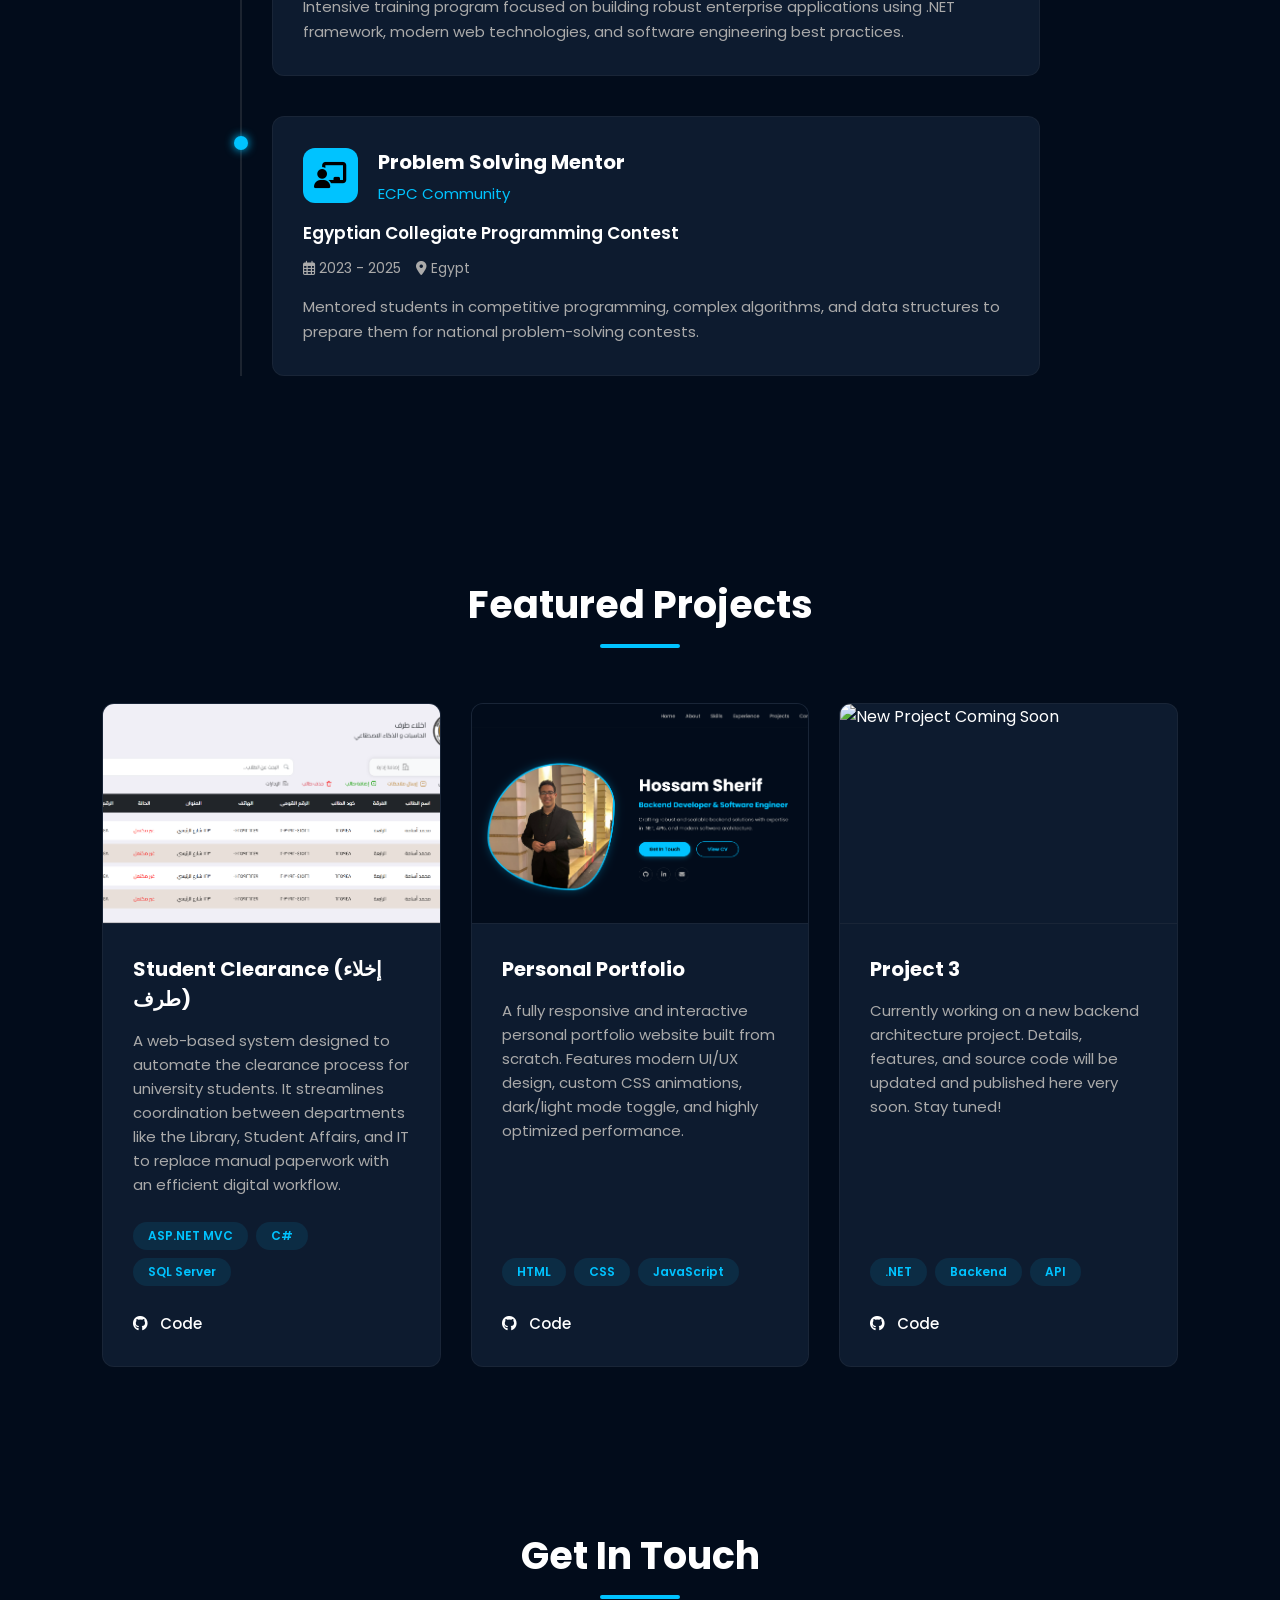
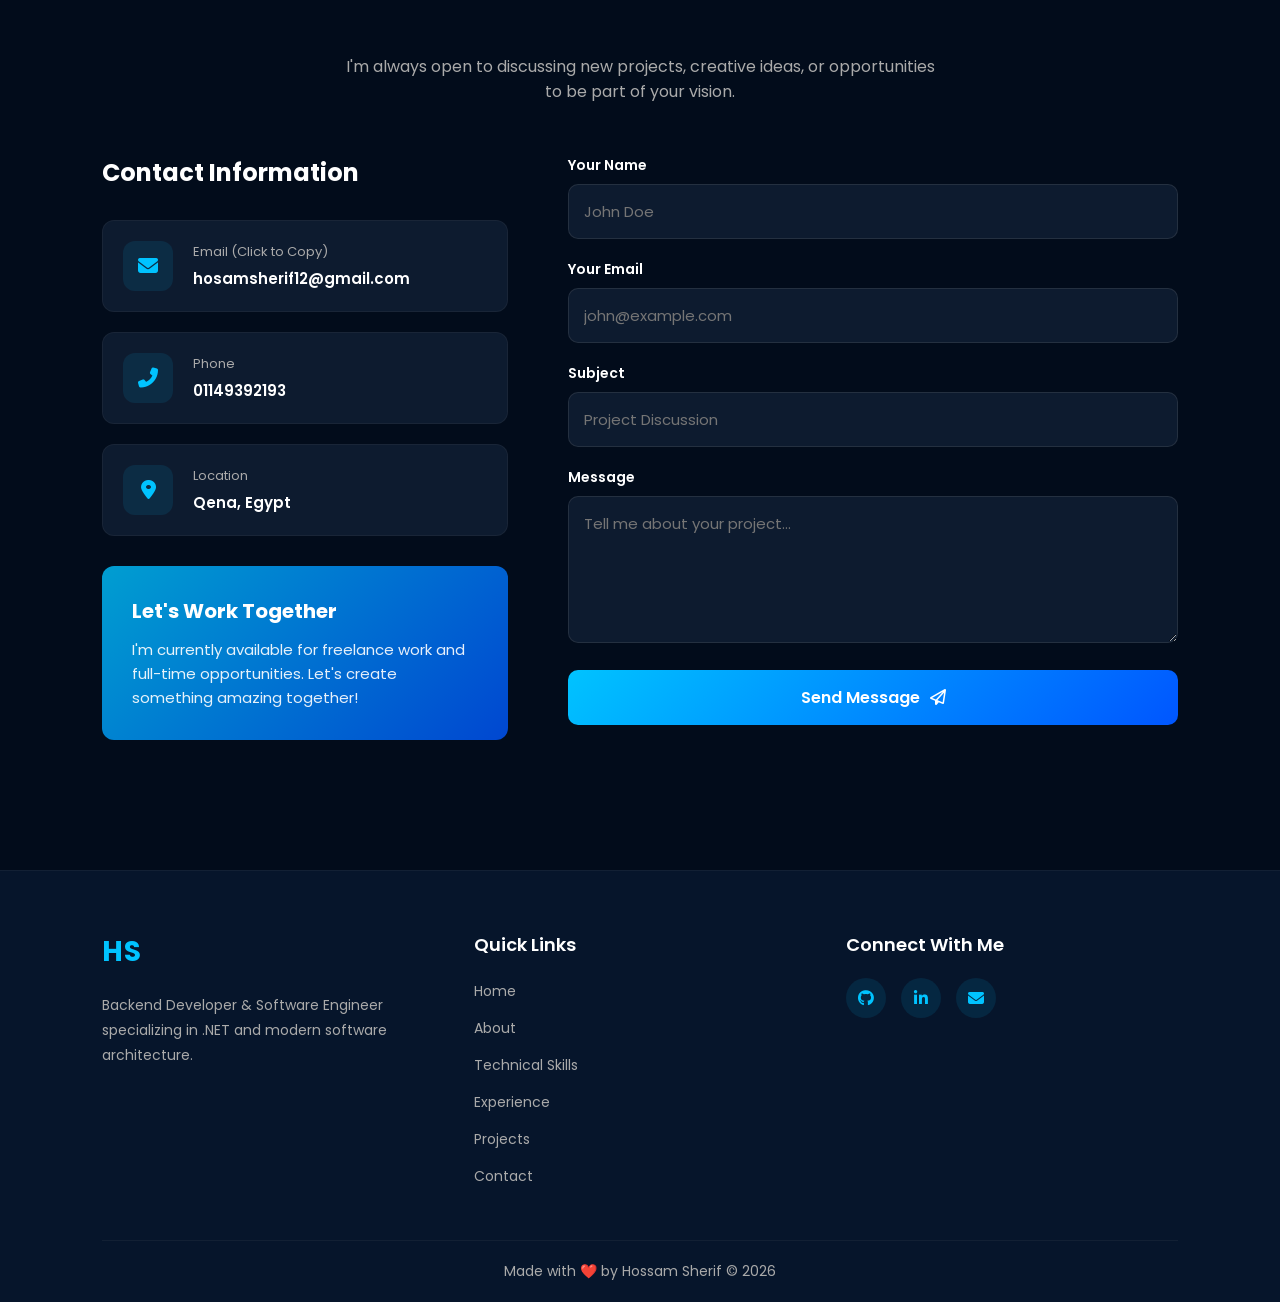
==== commit 1f85f3e9: "Update CV link to use generic filename" ====
--- a/index.html
+++ b/index.html
@@ -60,7 +60,7 @@
             </p>
             <div class="hero-buttons">
                 <a href="#contact" style="text-decoration: none;"><button class="btn primary">Get In Touch</button></a>
-                <a href="Hossam_Sherif_CV.pdf" target="_blank" style="text-decoration: none;"><button class="btn outline">View CV</button></a>
+                <a href="CV.pdf" target="_blank" style="text-decoration: none;"><button class="btn outline">View CV</button></a>
             </div>
             <div class="hero-socials" data-aos="fade-up" data-aos-delay="300">
                 <a href="https://github.com/Hosam-Sherif" target="_blank"><i class="fab fa-github"></i></a>
--- a/style.css
+++ b/style.css
@@ -9,7 +9,6 @@
     --glow-color: rgba(0, 195, 255, 0.15);
 }
 
-/* الوضع النهاري (Light Mode) */
 body.light-mode {
     --main-bg: #f4f7f6;
     --navbar-bg: #ffffff;
@@ -20,9 +19,8 @@
     --glow-color: rgba(0, 86, 255, 0.1);
 }
 
-/* انتقال ناعم عند تغيير الألوان */
 body { transition: background-color 0.4s ease, color 0.4s ease; }
-.card, header, input, textarea, footer { transition: background-color 0.4s ease, border-color 0.4s ease, box-shadow 0.4s ease; }
+.card, header, nav, input, textarea, footer { transition: background-color 0.4s ease, border-color 0.4s ease, box-shadow 0.4s ease; }
 
 /* --- Custom Scrollbar --- */
 ::-webkit-scrollbar { width: 10px; }
@@ -34,8 +32,7 @@
 html { scroll-behavior: smooth; }
 
 * {
-    margin: 0;
-    padding: 0;
+    margin: 0; padding: 0;
     box-sizing: border-box;
     font-family: 'Poppins', sans-serif;
 }
@@ -43,22 +40,21 @@
 body {
     background: var(--main-bg);
     color: var(--text-main);
-    overflow-x: hidden;
-    width: 100%;
-    min-height: 100vh;
     position: relative;
-}
-
-img { max-width: 100%; height: auto; }
-
-/* --- Theme Toggle Button --- */
+    overflow-x: hidden; /* إخفاء السكرول العرضي هنا بس */
+}
+
+section { overflow: hidden; }
+
+img { max-width: 100%; height: auto; display: block; }
+
+/* --- Buttons & UI Elements --- */
 .theme-btn {
     background: transparent; border: none; color: var(--text-main); font-size: 20px;
-    cursor: pointer; margin-left: 20px; transition: color 0.3s ease, transform 0.3s ease;
+    cursor: pointer; transition: color 0.3s ease, transform 0.3s ease;
 }
 .theme-btn:hover { color: var(--primary-color); transform: rotate(30deg); }
 
-/* --- Scroll To Top Button --- */
 .scroll-top {
     position: fixed; bottom: 30px; right: 30px; width: 45px; height: 45px;
     background: linear-gradient(135deg, #00c3ff, #0056ff); color: white; border: none;
@@ -68,7 +64,6 @@
 .scroll-top.show { opacity: 1; visibility: visible; transform: translateY(0); }
 .scroll-top:hover { transform: translateY(-5px) scale(1.1); box-shadow: 0 10px 25px rgba(0, 195, 255, 0.6); }
 
-/* --- Toast Notification (Copy Email) --- */
 #toast {
     position: fixed; bottom: -100px; left: 50%; transform: translateX(-50%);
     background: linear-gradient(135deg, #00c3ff, #0056ff); color: white; padding: 12px 25px;
@@ -81,12 +76,15 @@
 /* --- Navbar --- */
 header {
     display: flex; justify-content: space-between; align-items: center; padding: 20px 8%;
-    background: rgba(var(--navbar-bg), 0.95); backdrop-filter: blur(10px);
+    background: #06152be6; /* لون شفاف خفيف */
+    backdrop-filter: blur(10px);
     position: sticky; top: 0; z-index: 1000; border-bottom: 1px solid rgba(128, 128, 128, 0.1);
 }
-body.light-mode header { background: rgba(255, 255, 255, 0.95); }
+body.light-mode header { background: #ffffffea; }
 
 .logo { font-size: 26px; color: var(--primary-color); font-weight: 700; letter-spacing: 1px;}
+
+.header-right { display: flex; align-items: center; gap: 20px; }
 
 nav { display: flex; align-items: center; }
 nav a {
@@ -100,10 +98,53 @@
 nav a:hover { color: var(--primary-color); }
 nav a:hover::after { width: 100%; }
 
-/* --- Hero Section --- */
-.hero { display: flex; align-items: center; justify-content: center; gap: 60px; padding: 100px 8%; min-height: 90vh; }
-
-.hero-img { position: relative; display: flex; justify-content: center; align-items: center; flex: 1; }
+.menu-btn {
+    display: none; background: transparent; border: none; color: var(--text-main);
+    font-size: 24px; cursor: pointer; transition: color 0.3s ease;
+}
+.menu-btn:hover { color: var(--primary-color); }
+
+/* --- Hero Section & Animated Background --- */
+.hero { 
+    display: flex; align-items: center; justify-content: center; gap: 60px; 
+    padding: 100px 8%; min-height: 90vh; position: relative; overflow: hidden;
+}
+
+/* --- تأثير الشفق القطبي الناعم (Aurora Effect) --- */
+.aurora-bg {
+    position: absolute; top: 0; left: 0; width: 100%; height: 100%;
+    z-index: 0; overflow: hidden; pointer-events: none;
+}
+.aurora-blob {
+    position: absolute;
+    filter: blur(120px); 
+    border-radius: 50%;
+    opacity: 0.6;
+    animation: auroraSway 20s infinite alternate ease-in-out; 
+}
+.aurora-blob-1 {
+    background: rgba(0, 195, 255, 0.15); 
+    width: 60vw; height: 60vw;
+    top: -20%; left: -20%;
+}
+.aurora-blob-2 {
+    background: rgba(0, 86, 255, 0.15); 
+    width: 50vw; height: 50vw;
+    bottom: -20%; right: -10%;
+    animation-delay: -10s;
+}
+
+body.light-mode .aurora-blob-1 { background: rgba(0, 195, 255, 0.2); }
+body.light-mode .aurora-blob-2 { background: rgba(0, 86, 255, 0.2); opacity: 0.4;}
+
+@keyframes auroraSway {
+    0% { transform: translate(0, 0) scale(1); }
+    100% { transform: translate(15%, 10%) scale(1.1); }
+}
+
+.hero-img, .hero-text { position: relative; z-index: 1; } /* عشان يكونوا فوق الخلفية */
+
+.hero-img { display: flex; justify-content: center; align-items: center; flex: 1; }
 .hero-img img {
     width: 100%; max-width: 420px; aspect-ratio: 1/1; object-fit: cover;
     border: 5px solid var(--primary-color); box-shadow: 0 0 30px rgba(0, 195, 255, 0.3);
@@ -176,8 +217,10 @@
 .hover-lift:hover { transform: translateY(-10px); border-color: rgba(0, 195, 255, 0.3); box-shadow: 0 15px 30px rgba(0, 0, 0, 0.1); }
 body:not(.light-mode) .hover-lift:hover { box-shadow: 0 15px 30px rgba(0, 195, 255, 0.15); }
 
+/* --- Sections Common Padding --- */
+.about, .skills, .education, .projects, .contact { padding: 80px 8%; }
+
 /* --- About Section --- */
-.about { padding: 80px 8%; }
 .about-container { display: flex; align-items: flex-start; gap: 60px; }
 .about-text { flex: 1; }
 .about-text p { color: var(--text-secondary); line-height: 1.8; font-size: 16px; margin-bottom: 25px; }
@@ -190,8 +233,7 @@
 .skill-card-about p { color: var(--text-secondary); font-size: 14px; line-height: 1.6; }
 
 /* --- Skills Section --- */
-.skills { padding: 80px 8%; }
-.skills-container { display: grid; grid-template-columns: repeat(auto-fit, minmax(300px, 1fr)); gap: 30px; }
+.skills-container { display: grid; grid-template-columns: repeat(2, 1fr); gap: 30px; }
 .skill-box { padding: 40px; display: flex; flex-direction: column; }
 .skill-box:hover { transform: translateY(-8px); border-color: rgba(0, 195, 255, 0.3); }
 .skill-header { display: flex; align-items: center; gap: 15px; margin-bottom: 30px; }
@@ -213,7 +255,6 @@
 body:not(.light-mode) .skill-pills span:hover { color: #000; }
 
 /* --- Education Section --- */
-.education { padding: 80px 8%; }
 .timeline { position: relative; max-width: 800px; margin: 40px auto 0; border-left: 2px solid rgba(128, 128, 128, 0.2); padding-left: 30px; }
 .timeline-item { position: relative; margin-bottom: 40px; }
 .timeline-dot {
@@ -236,7 +277,6 @@
 .edu-desc { color: var(--text-secondary); line-height: 1.7; font-size: 15px; }
 
 /* --- Projects Section --- */
-.projects { padding: 80px 8%; }
 .projects-grid { display: grid; grid-template-columns: repeat(auto-fit, minmax(300px, 1fr)); gap: 30px; margin-top: 40px; }
 .project-card { padding: 0; display: flex; flex-direction: column; }
 .project-card:hover { transform: translateY(-15px); border-color: rgba(0, 195, 255, 0.3); }
@@ -257,7 +297,6 @@
 .project-links a:hover { color: var(--primary-color); transform: translateX(5px); display: inline-block;}
 
 /* --- Contact Section --- */
-.contact { padding: 80px 8%; }
 .contact-subtitle { text-align: center; color: var(--text-secondary); max-width: 600px; margin: 0 auto 50px; font-size: 16px; line-height: 1.6;}
 .contact-container { display: grid; grid-template-columns: 1fr 1.5fr; gap: 60px; }
 .contact-info-wrapper h3 { margin-bottom: 30px; font-size: 24px; color: var(--text-main); }
@@ -330,51 +369,93 @@
 }
 
 /* =========================================
-   Responsive Design (Tablets & Mobile) 
+   Bulletproof Responsive Design 
    ========================================= */
 
 /* شاشات التابلت واللاب توب الصغير */
 @media (max-width: 991px) {
-    header { padding: 15px 5%; flex-direction: column; gap: 15px; }
-    nav { flex-wrap: wrap; justify-content: center; gap: 15px; }
-    nav a { margin: 0; font-size: 14px; }
-    .theme-btn { margin: 0; }
+    header { flex-direction: row; padding: 15px 5%; }
+    .menu-btn { display: block; }
+    
+    /* Hamburger Menu Style (Bulletproof opacity & transform) */
+    nav { 
+        position: absolute; top: 100%; left: 0; width: 100%; 
+        background: #06152b; 
+        flex-direction: column; padding: 0; gap: 0;
+        border-bottom: 2px solid var(--primary-color);
+        box-shadow: 0 10px 20px rgba(0,0,0,0.5);
+        opacity: 0; visibility: hidden; transform: translateY(-20px);
+        transition: all 0.3s ease;
+    }
+    body.light-mode nav { background: #ffffff; }
+    
+    nav.active { opacity: 1; visibility: visible; transform: translateY(0); }
+    
+    nav a { 
+        margin: 0; font-size: 16px; width: 100%; text-align: center; 
+        padding: 15px 0; border-bottom: 1px solid rgba(128, 128, 128, 0.1);
+    }
+    nav a:hover { background: rgba(0, 195, 255, 0.05); }
+    nav a::after { display: none; }
     
     .hero { flex-direction: column; text-align: center; padding: 60px 5%; gap: 40px; }
+    .hero-img { width: 100%; }
+    .hero-img img { width: 100%; max-width: 320px; height: auto; }
     .hero-text h1 { font-size: 45px; }
     .hero-text p { margin: 0 auto 30px auto; }
     .hero-buttons { justify-content: center; }
     .hero-socials { justify-content: center; }
     
+    .about, .skills, .education, .projects, .contact { padding: 80px 5%; }
     .about-container { flex-direction: column; }
     .about-cards { grid-template-columns: 1fr; width: 100%; }
     
+    .skills-container { grid-template-columns: 1fr; }
+    
     .contact-container { grid-template-columns: 1fr; }
 }
 
 /* شاشات الموبايل العادية والصغيرة */
 @media (max-width: 768px) {
-    .section-title { font-size: 30px; margin-bottom: 50px; }
-    .hero { padding: 40px 5%; }
-    .hero-text h1 { font-size: 38px; }
-    .hero-text h2 { font-size: 20px; }
-    
-    .skills-container, .projects-grid { grid-template-columns: 1fr; }
-    
-    .timeline { padding-left: 15px; }
-    .timeline-dot { left: -23.5px; width: 12px; height: 12px; }
-    .timeline-content { padding: 25px 20px; }
-    .edu-header { flex-direction: column; align-items: flex-start; gap: 15px; }
-    
-    .footer-content { grid-template-columns: 1fr; text-align: center; }
+    .section-title { font-size: 28px; margin-bottom: 40px; }
+    
+    .hero { padding: 40px 5%; gap: 30px;}
+    .hero-text h1 { font-size: 35px; }
+    .hero-text h2 { font-size: 18px; }
+    .hero-text p { font-size: 14px; }
+    
+    .projects-grid, .about-cards { 
+        grid-template-columns: 1fr; gap: 20px; width: 100%;
+    }
+    
+    .skill-box { padding: 25px; }
+    
+    .timeline { padding-left: 15px; margin-left: 5px; }
+    .timeline-dot { left: -22px; width: 12px; height: 12px; }
+    .timeline-content { padding: 20px 15px; }
+    .edu-header { flex-direction: column; align-items: flex-start; gap: 10px; }
+    .edu-icon { width: 45px; height: 45px; font-size: 20px; min-width: 45px; }
+    .edu-title h3 { font-size: 18px; }
+    .institution { font-size: 15px; }
+    .edu-meta { flex-direction: column; gap: 8px; }
+    
+    .project-card { width: 100%; }
+    .project-info { padding: 20px; }
+    
+    .contact-info-wrapper { width: 100%; }
+    .contact-info-card { padding: 15px; flex-direction: column; text-align: center; }
+    .contact-icon { margin-bottom: 10px; }
+    
+    .footer-content { grid-template-columns: 1fr; text-align: center; gap: 30px; }
     .footer-col p { margin: 0 auto; }
     .social-icons { justify-content: center; }
 }
 
 /* شاشات الموبايل الرفيعة جداً */
 @media (max-width: 480px) {
-    .hero-text h1 { font-size: 32px; }
-    .btn { width: 100%; } /* الزرار ياخد الشاشة كلها في الموبايل الصغير */
-    .hero-buttons { flex-direction: column; width: 100%; padding: 0 20px; }
-    nav a { font-size: 13px; }
-}
+    .hero-text h1 { font-size: 30px; }
+    .btn { width: 100%; text-align: center; margin-bottom: 10px; }
+    .hero-buttons { flex-direction: column; width: 100%; padding: 0 10px; }
+    .hero-img img { max-width: 250px; }
+    .section-title::after { width: 50px; }
+}
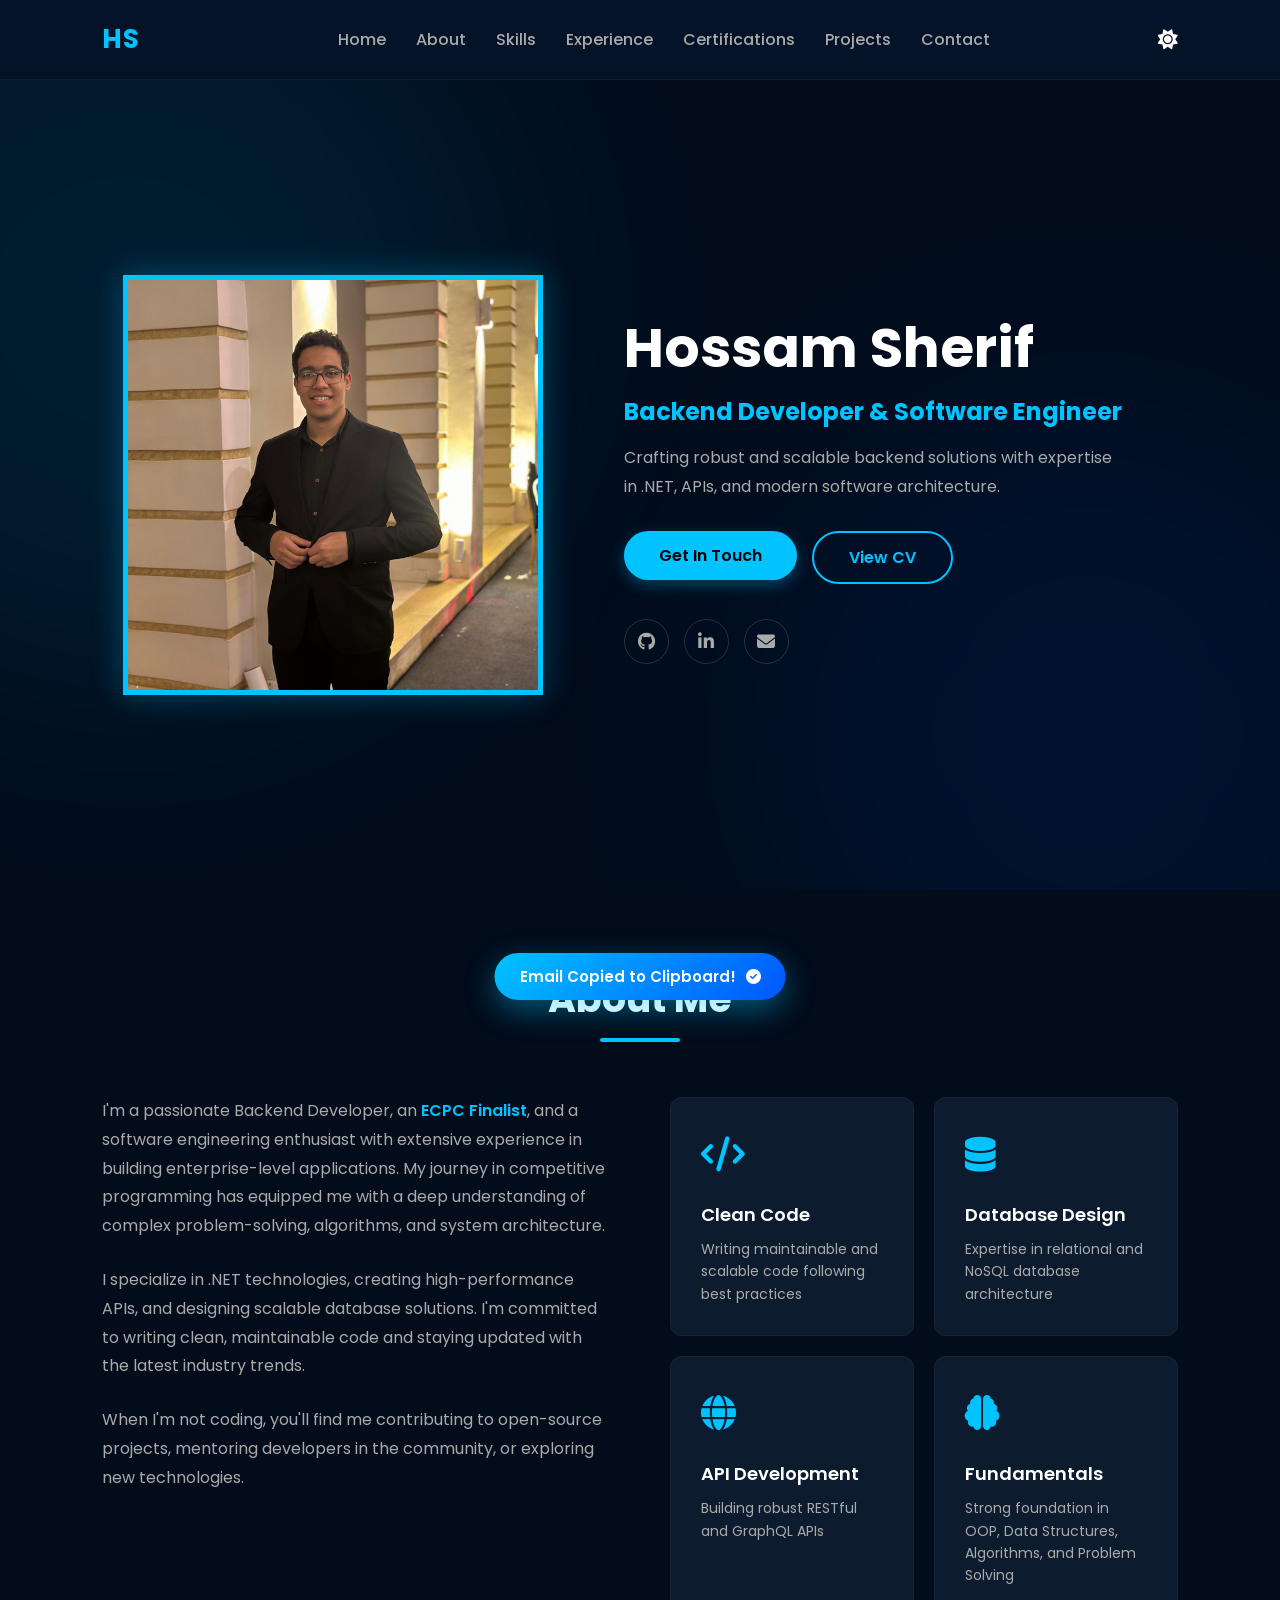
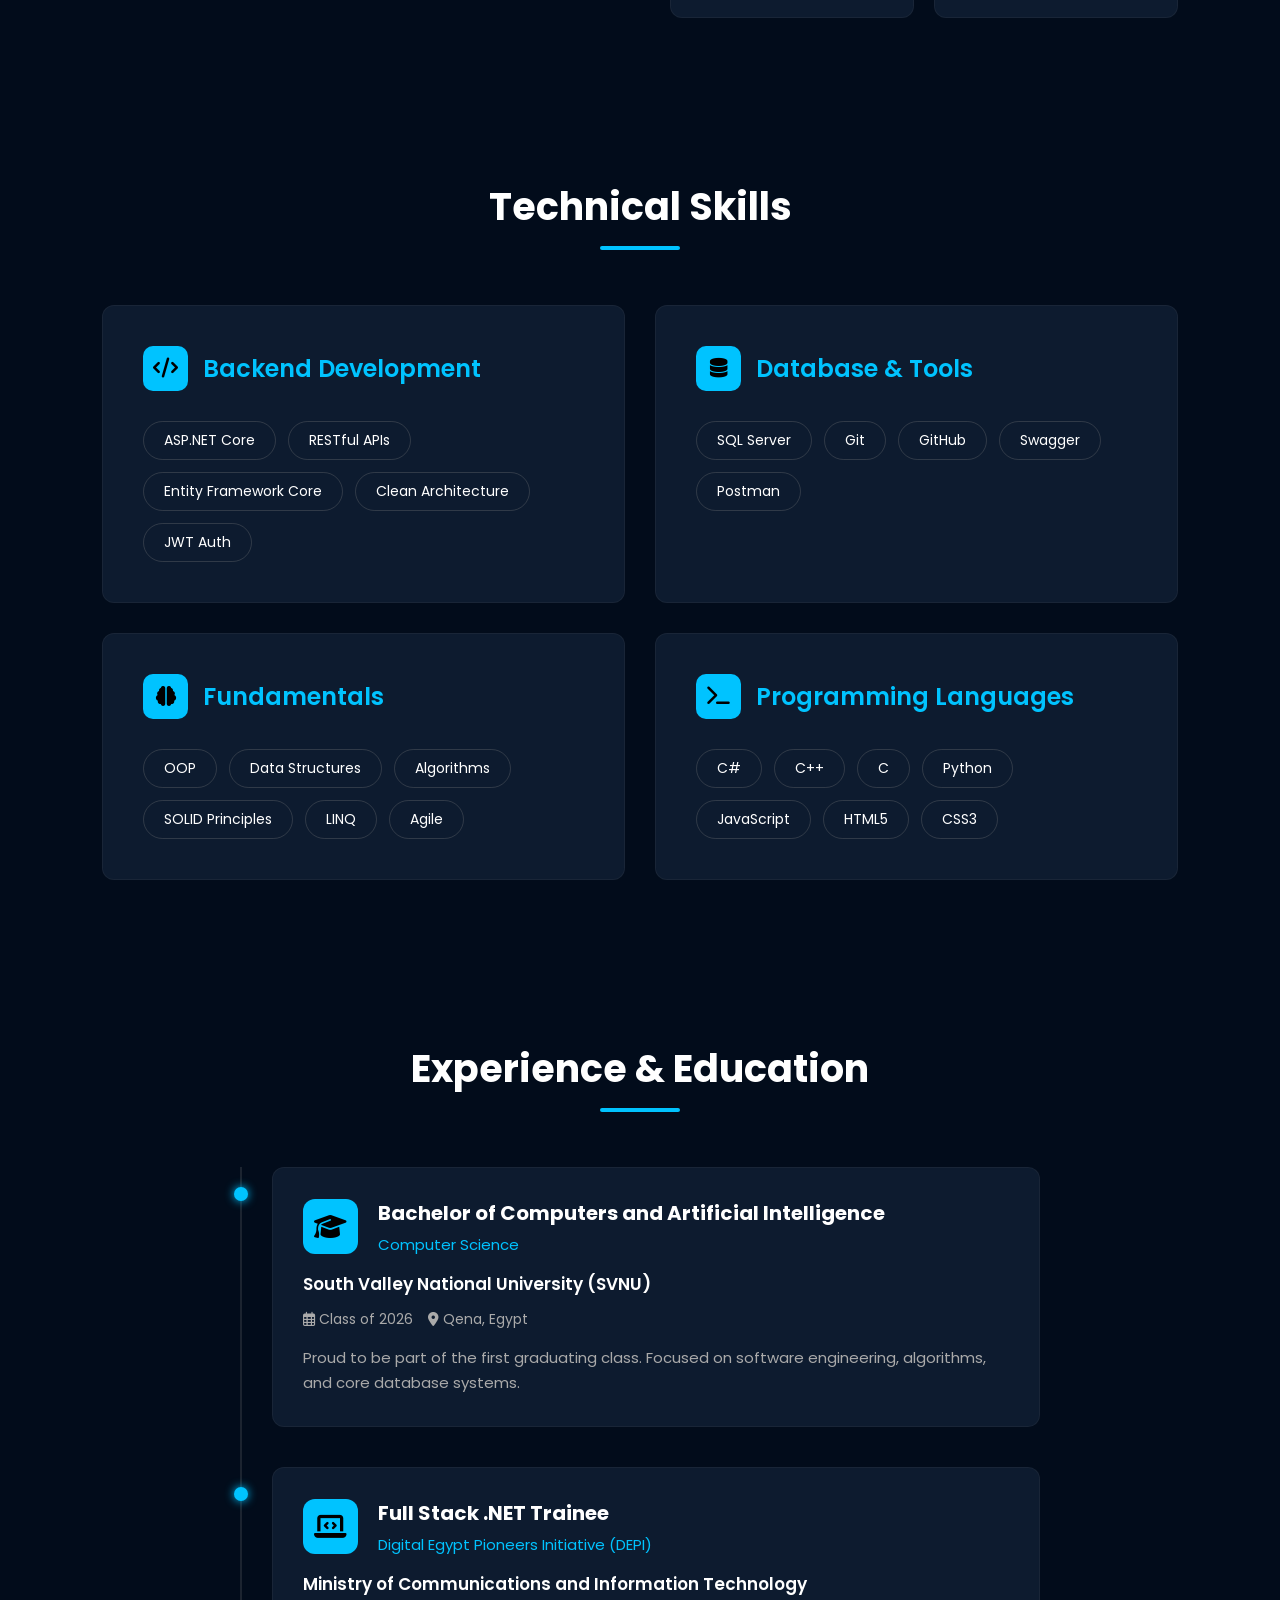
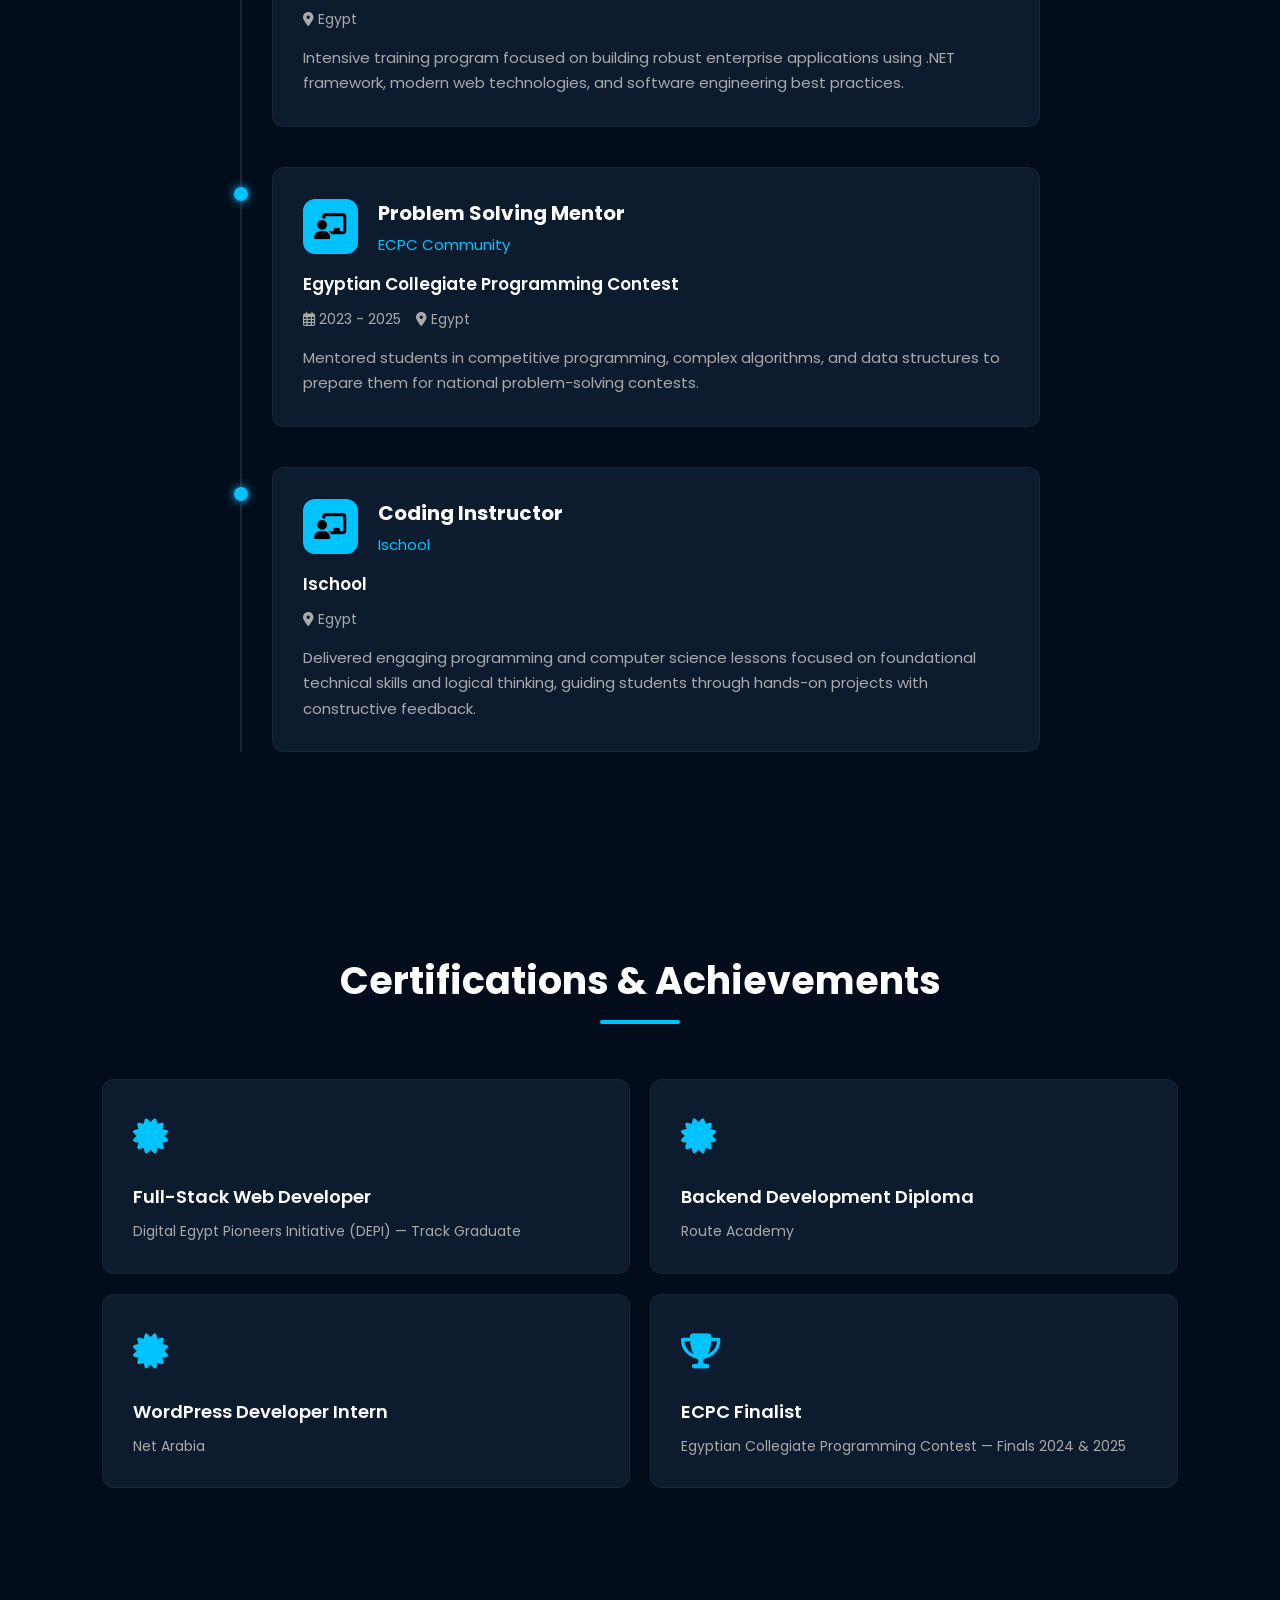
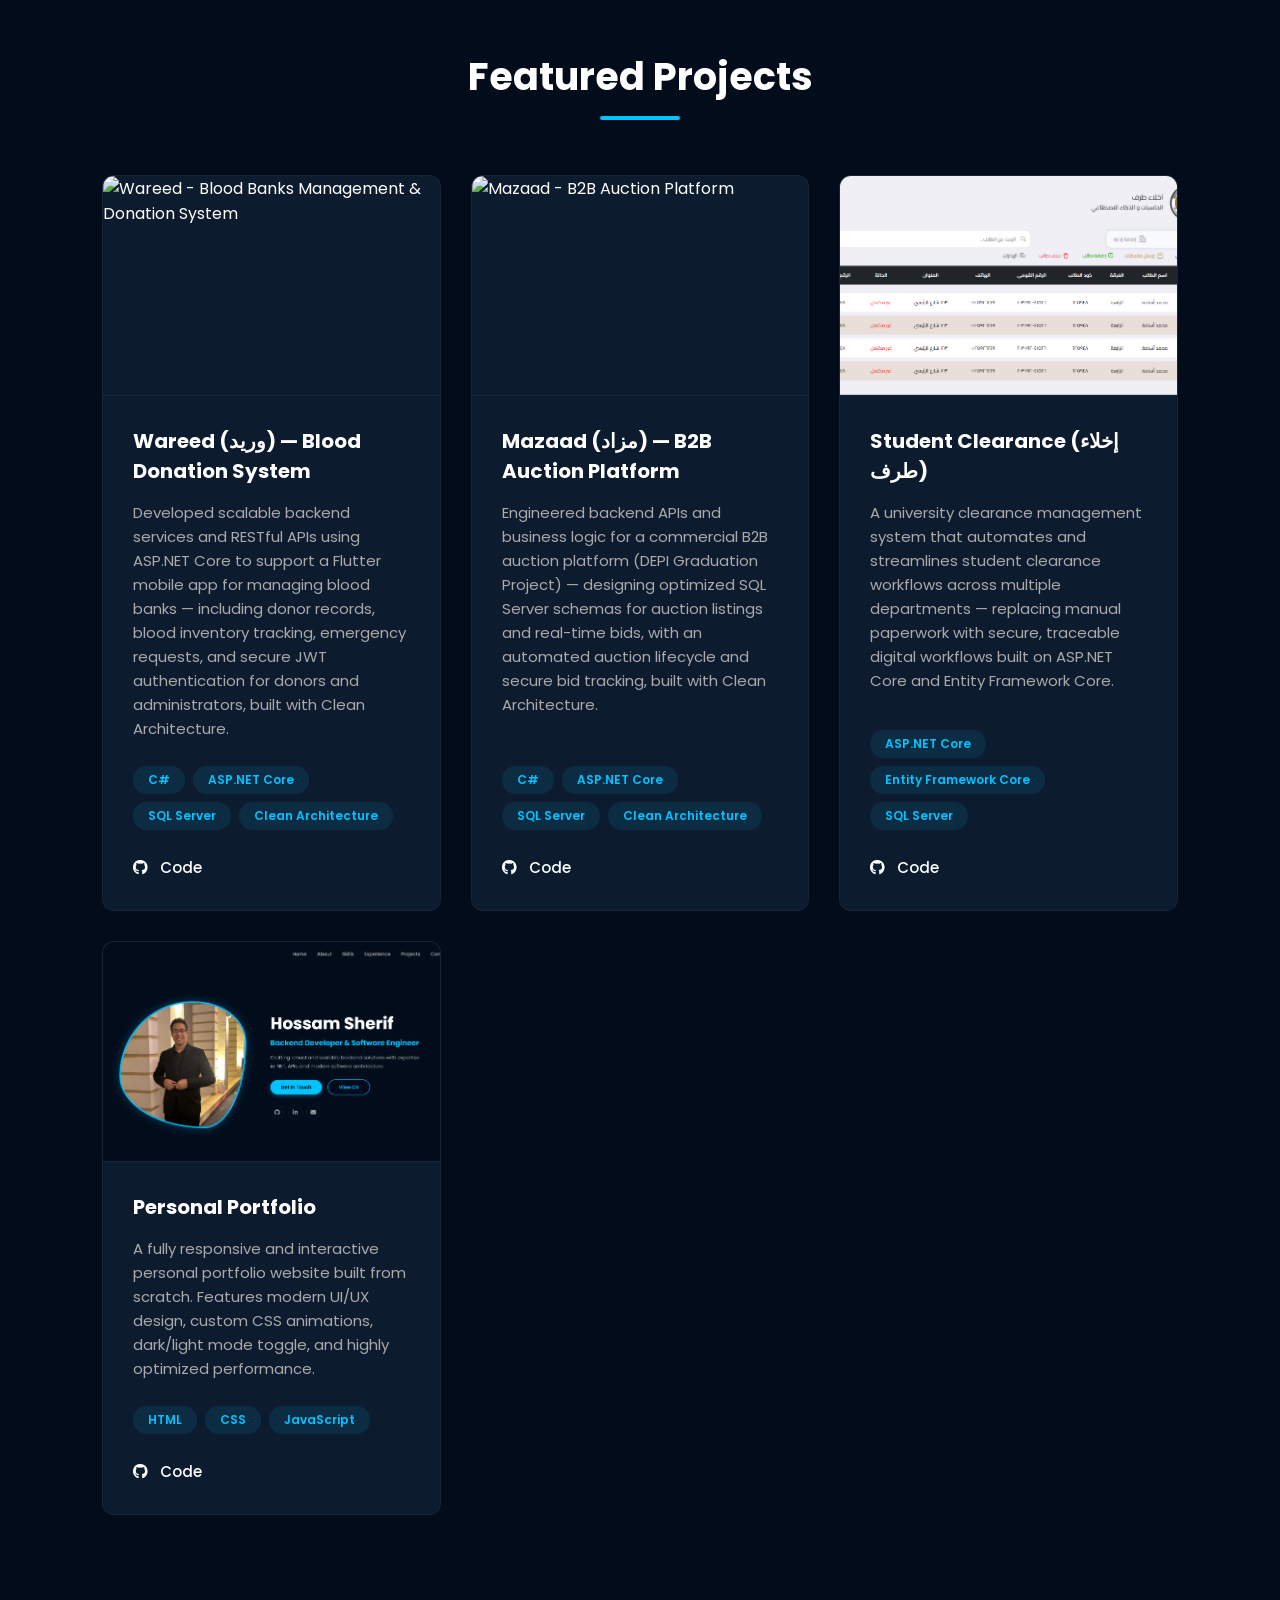
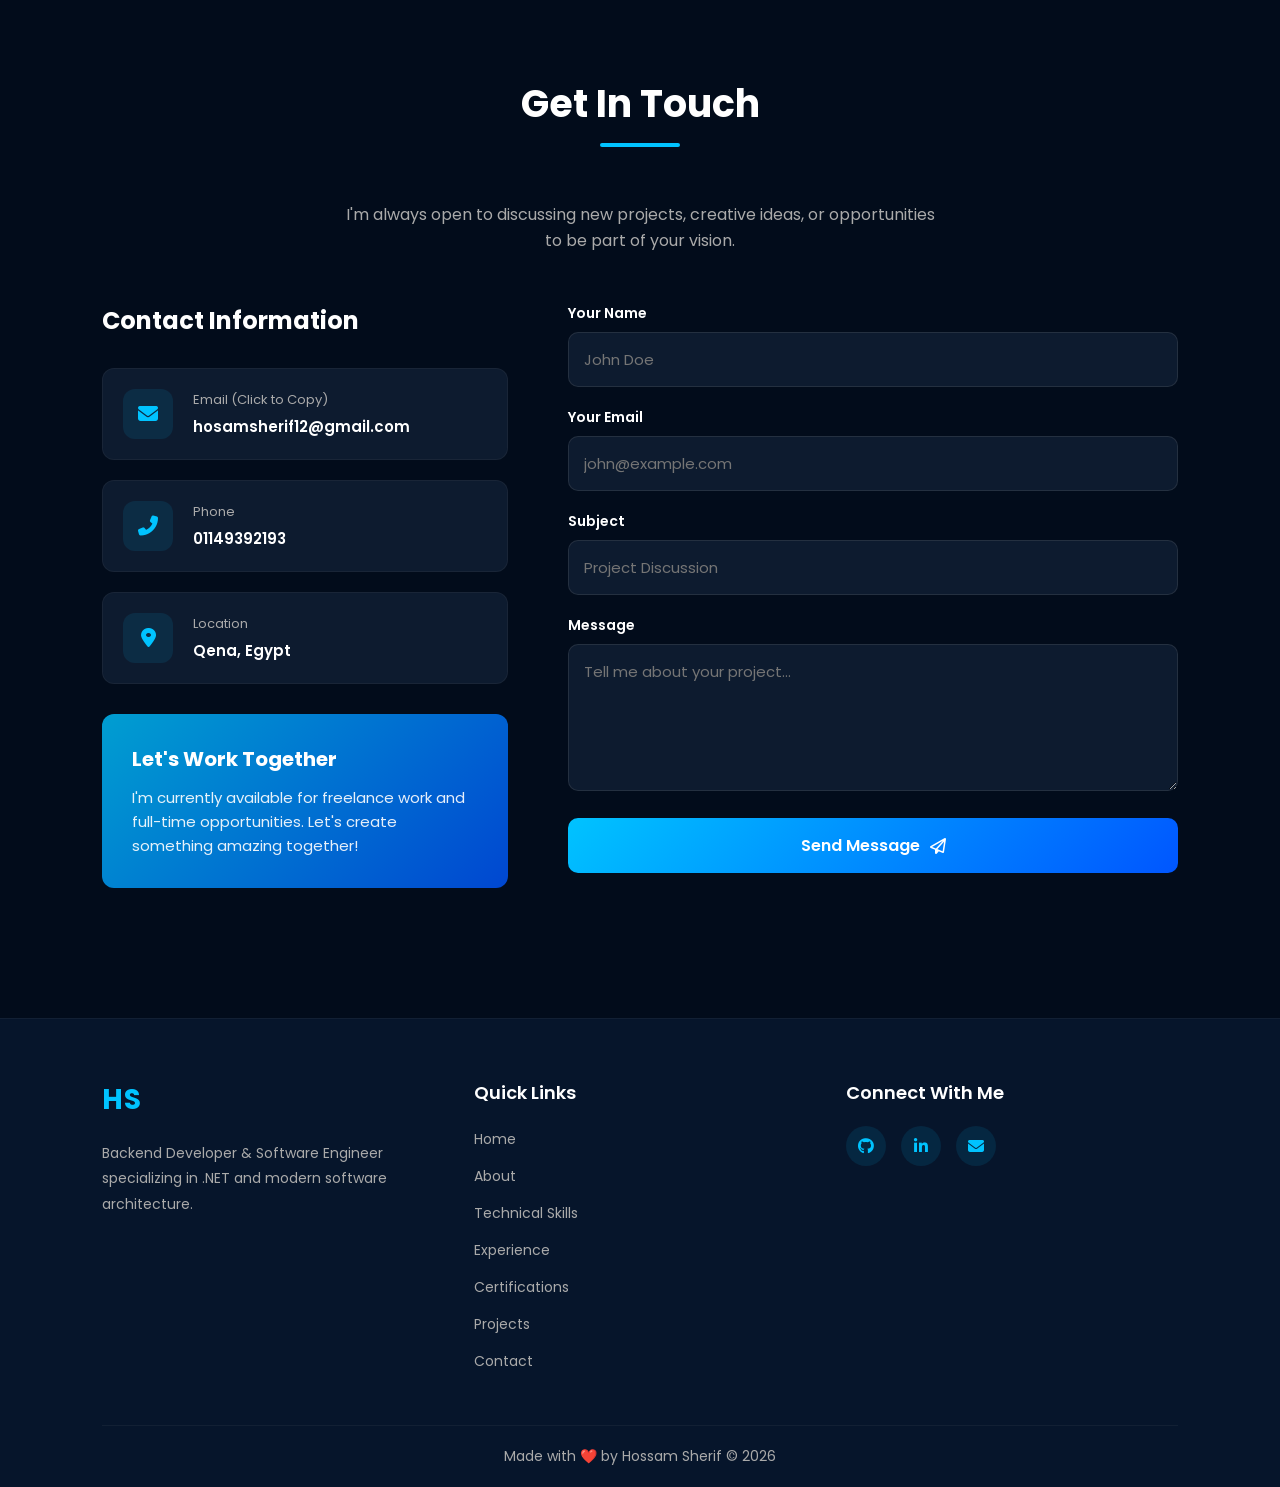
==== commit 6d2fb4cc: "update" ====
--- a/index.html
+++ b/index.html
@@ -28,6 +28,7 @@
             <a href="#about">About</a>
             <a href="#skills">Skills</a>
             <a href="#education">Experience</a>
+            <a href="#certifications">Certifications</a>
             <a href="#projects">Projects</a>
             <a href="#contact">Contact</a>
         </nav>
@@ -60,7 +61,7 @@
             </p>
             <div class="hero-buttons">
                 <a href="#contact" style="text-decoration: none;"><button class="btn primary">Get In Touch</button></a>
-                <a href="CV.pdf" target="_blank" style="text-decoration: none;"><button class="btn outline">View CV</button></a>
+                <a href="./CV.pdf" target="_blank" style="text-decoration: none;"><button class="btn outline">View CV</button></a>
             </div>
             <div class="hero-socials" data-aos="fade-up" data-aos-delay="300">
                 <a href="https://github.com/Hosam-Sherif" target="_blank"><i class="fab fa-github"></i></a>
@@ -118,28 +119,28 @@
             <div class="card skill-box" data-aos="fade-up" data-aos-delay="100">
                 <div class="skill-header">
                     <div class="skill-header-icon"><i class="fas fa-code"></i></div>
-                    <h3>Backend</h3>
+                    <h3>Backend Development</h3>
                 </div>
                 <div class="skill-pills">
                     <span>ASP.NET Core</span>
-                    <span>.NET</span>
-                    <span>Web API</span>
-                    <span>REST APIs</span>
-                    <span>Microservices</span>
+                    <span>RESTful APIs</span>
+                    <span>Entity Framework Core</span>
+                    <span>Clean Architecture</span>
+                    <span>JWT Auth</span>
                 </div>
             </div>
             
             <div class="card skill-box" data-aos="fade-up" data-aos-delay="200">
                 <div class="skill-header">
                     <div class="skill-header-icon"><i class="fas fa-database"></i></div>
-                    <h3>Databases</h3>
+                    <h3>Database & Tools</h3>
                 </div>
                 <div class="skill-pills">
                     <span>SQL Server</span>
-                    <span>Entity Framework</span>
-                    <span>PostgreSQL</span>
-                    <span>MongoDB</span>
-                    <span>Redis</span>
+                    <span>Git</span>
+                    <span>GitHub</span>
+                    <span>Swagger</span>
+                    <span>Postman</span>
                 </div>
             </div>
             
@@ -152,24 +153,25 @@
                     <span>OOP</span>
                     <span>Data Structures</span>
                     <span>Algorithms</span>
-                    <span>Problem Solving</span>
-                    <span>Design Patterns</span>
+                    <span>SOLID Principles</span>
+                    <span>LINQ</span>
+                    <span>Agile</span>
                 </div>
             </div>
             
             <div class="card skill-box" data-aos="fade-up" data-aos-delay="400">
                 <div class="skill-header">
                     <div class="skill-header-icon"><i class="fas fa-terminal"></i></div>
-                    <h3>Programming</h3>
+                    <h3>Programming Languages</h3>
                 </div>
                 <div class="skill-pills">
                     <span>C#</span>
                     <span>C++</span>
                     <span>C</span>
                     <span>Python</span>
-                    <span>HTML</span>
-                    <span>CSS</span>
                     <span>JavaScript</span>
+                    <span>HTML5</span>
+                    <span>CSS3</span>
                 </div>
             </div>
 
@@ -235,6 +237,53 @@
                     <p class="edu-desc">Mentored students in competitive programming, complex algorithms, and data structures to prepare them for national problem-solving contests.</p>
                 </div>
             </div>
+
+            <div class="timeline-item" data-aos="fade-left" data-aos-duration="1000" data-aos-delay="300">
+                <div class="timeline-dot"></div>
+                <div class="card timeline-content">
+                    <div class="edu-header">
+                        <div class="edu-icon"><i class="fas fa-chalkboard-teacher"></i></div>
+                        <div class="edu-title">
+                            <h3>Coding Instructor</h3>
+                            <h4>Ischool</h4>
+                        </div>
+                    </div>
+                    <p class="institution">Ischool</p>
+                    <div class="edu-meta">
+                        <span><i class="fas fa-map-marker-alt"></i> Egypt</span>
+                    </div>
+                    <p class="edu-desc">Delivered engaging programming and computer science lessons focused on foundational technical skills and logical thinking, guiding students through hands-on projects with constructive feedback.</p>
+                </div>
+            </div>
+        </div>
+    </section>
+
+    <section class="about" id="certifications">
+        <h2 class="section-title" data-aos="fade-up">Certifications & Achievements</h2>
+
+        <div class="about-container">
+            <div class="about-cards" style="width: 100%;">
+                <div class="card skill-card-about" data-aos="zoom-in" data-aos-delay="100">
+                    <div class="card-icon"><i class="fas fa-certificate"></i></div>
+                    <h3>Full-Stack Web Developer</h3>
+                    <p>Digital Egypt Pioneers Initiative (DEPI) — Track Graduate</p>
+                </div>
+                <div class="card skill-card-about" data-aos="zoom-in" data-aos-delay="200">
+                    <div class="card-icon"><i class="fas fa-certificate"></i></div>
+                    <h3>Backend Development Diploma</h3>
+                    <p>Route Academy</p>
+                </div>
+                <div class="card skill-card-about" data-aos="zoom-in" data-aos-delay="300">
+                    <div class="card-icon"><i class="fas fa-certificate"></i></div>
+                    <h3>WordPress Developer Intern</h3>
+                    <p>Net Arabia</p>
+                </div>
+                <div class="card skill-card-about" data-aos="zoom-in" data-aos-delay="400">
+                    <div class="card-icon"><i class="fas fa-trophy"></i></div>
+                    <h3>ECPC Finalist</h3>
+                    <p>Egyptian Collegiate Programming Contest — Finals 2024 & 2025</p>
+                </div>
+            </div>
         </div>
     </section>
 
@@ -244,14 +293,52 @@
         <div class="projects-grid">
             <div class="card project-card" data-aos="fade-up" data-aos-delay="100">
                 <div class="project-img">
+                    <img src="Img/wareed.png" alt="Wareed - Blood Banks Management & Donation System">
+                </div>
+                <div class="project-info">
+                    <h3>Wareed (وريد) — Blood Donation System</h3>
+                    <p>Developed scalable backend services and RESTful APIs using ASP.NET Core to support a Flutter mobile app for managing blood banks — including donor records, blood inventory tracking, emergency requests, and secure JWT authentication for donors and administrators, built with Clean Architecture.</p>
+                    <div class="project-tags">
+                        <span>C#</span>
+                        <span>ASP.NET Core</span>
+                        <span>SQL Server</span>
+                        <span>Clean Architecture</span>
+                    </div>
+                    <div class="project-links">
+                        <a href="https://github.com/Hosam-Sherif/WareedApp" target="_blank"><i class="fab fa-github"></i> Code</a>
+                    </div>
+                </div>
+            </div>
+
+            <div class="card project-card" data-aos="fade-up" data-aos-delay="200">
+                <div class="project-img">
+                    <img src="Img/mazaad.png" alt="Mazaad - B2B Auction Platform">
+                </div>
+                <div class="project-info">
+                    <h3>Mazaad (مزاد) — B2B Auction Platform</h3>
+                    <p>Engineered backend APIs and business logic for a commercial B2B auction platform (DEPI Graduation Project) — designing optimized SQL Server schemas for auction listings and real-time bids, with an automated auction lifecycle and secure bid tracking, built with Clean Architecture.</p>
+                    <div class="project-tags">
+                        <span>C#</span>
+                        <span>ASP.NET Core</span>
+                        <span>SQL Server</span>
+                        <span>Clean Architecture</span>
+                    </div>
+                    <div class="project-links">
+                        <a href="https://github.com/Hosam-Sherif/DEPI-GP" target="_blank"><i class="fab fa-github"></i> Code</a>
+                    </div>
+                </div>
+            </div>
+
+            <div class="card project-card" data-aos="fade-up" data-aos-delay="300">
+                <div class="project-img">
                     <img src="Img/clearance.png" alt="Student Clearance System">
                 </div>
                 <div class="project-info">
                     <h3>Student Clearance (إخلاء طرف)</h3>
-                    <p>A web-based system designed to automate the clearance process for university students. It streamlines coordination between departments like the Library, Student Affairs, and IT to replace manual paperwork with an efficient digital workflow.</p>
+                    <p>A university clearance management system that automates and streamlines student clearance workflows across multiple departments — replacing manual paperwork with secure, traceable digital workflows built on ASP.NET Core and Entity Framework Core.</p>
                     <div class="project-tags">
-                        <span>ASP.NET MVC</span>
-                        <span>C#</span>
+                        <span>ASP.NET Core</span>
+                        <span>Entity Framework Core</span>
                         <span>SQL Server</span>
                     </div>
                     <div class="project-links">
@@ -260,7 +347,7 @@
                 </div>
             </div>
 
-            <div class="card project-card" data-aos="fade-up" data-aos-delay="200">
+            <div class="card project-card" data-aos="fade-up" data-aos-delay="400">
                 <div class="project-img">
                     <img src="Img/portfolio.png" alt="Personal Portfolio">
                 </div>
@@ -273,25 +360,7 @@
                         <span>JavaScript</span>
                     </div>
                     <div class="project-links">
-                        <a href="#"><i class="fab fa-github"></i> Code</a>
-                    </div>
-                </div>
-            </div>
-
-            <div class="card project-card" data-aos="fade-up" data-aos-delay="300">
-                <div class="project-img">
-                    <img src="Img/project3.jpg" alt="New Project Coming Soon">
-                </div>
-                <div class="project-info">
-                    <h3>Project 3</h3>
-                    <p>Currently working on a new backend architecture project. Details, features, and source code will be updated and published here very soon. Stay tuned!</p>
-                    <div class="project-tags">
-                        <span>.NET</span>
-                        <span>Backend</span>
-                        <span>API</span>
-                    </div>
-                    <div class="project-links">
-                        <a href="#"><i class="fab fa-github"></i> Code</a>
+                        <a href="https://github.com/Hosam-Sherif/Portofolio" target="_blank"><i class="fab fa-github"></i> Code</a>
                     </div>
                 </div>
             </div>
@@ -373,6 +442,7 @@
                     <li><a href="#about">About</a></li>
                     <li><a href="#skills">Technical Skills</a></li>
                     <li><a href="#education">Experience</a></li>
+                    <li><a href="#certifications">Certifications</a></li>
                     <li><a href="#projects">Projects</a></li>
                     <li><a href="#contact">Contact</a></li>
                 </ul>
@@ -484,4 +554,4 @@
         });
     </script>
 </body>
-</html>
+</html>
--- a/style.css
+++ b/style.css
@@ -458,4 +458,4 @@
     .hero-buttons { flex-direction: column; width: 100%; padding: 0 10px; }
     .hero-img img { max-width: 250px; }
     .section-title::after { width: 50px; }
-}
+}
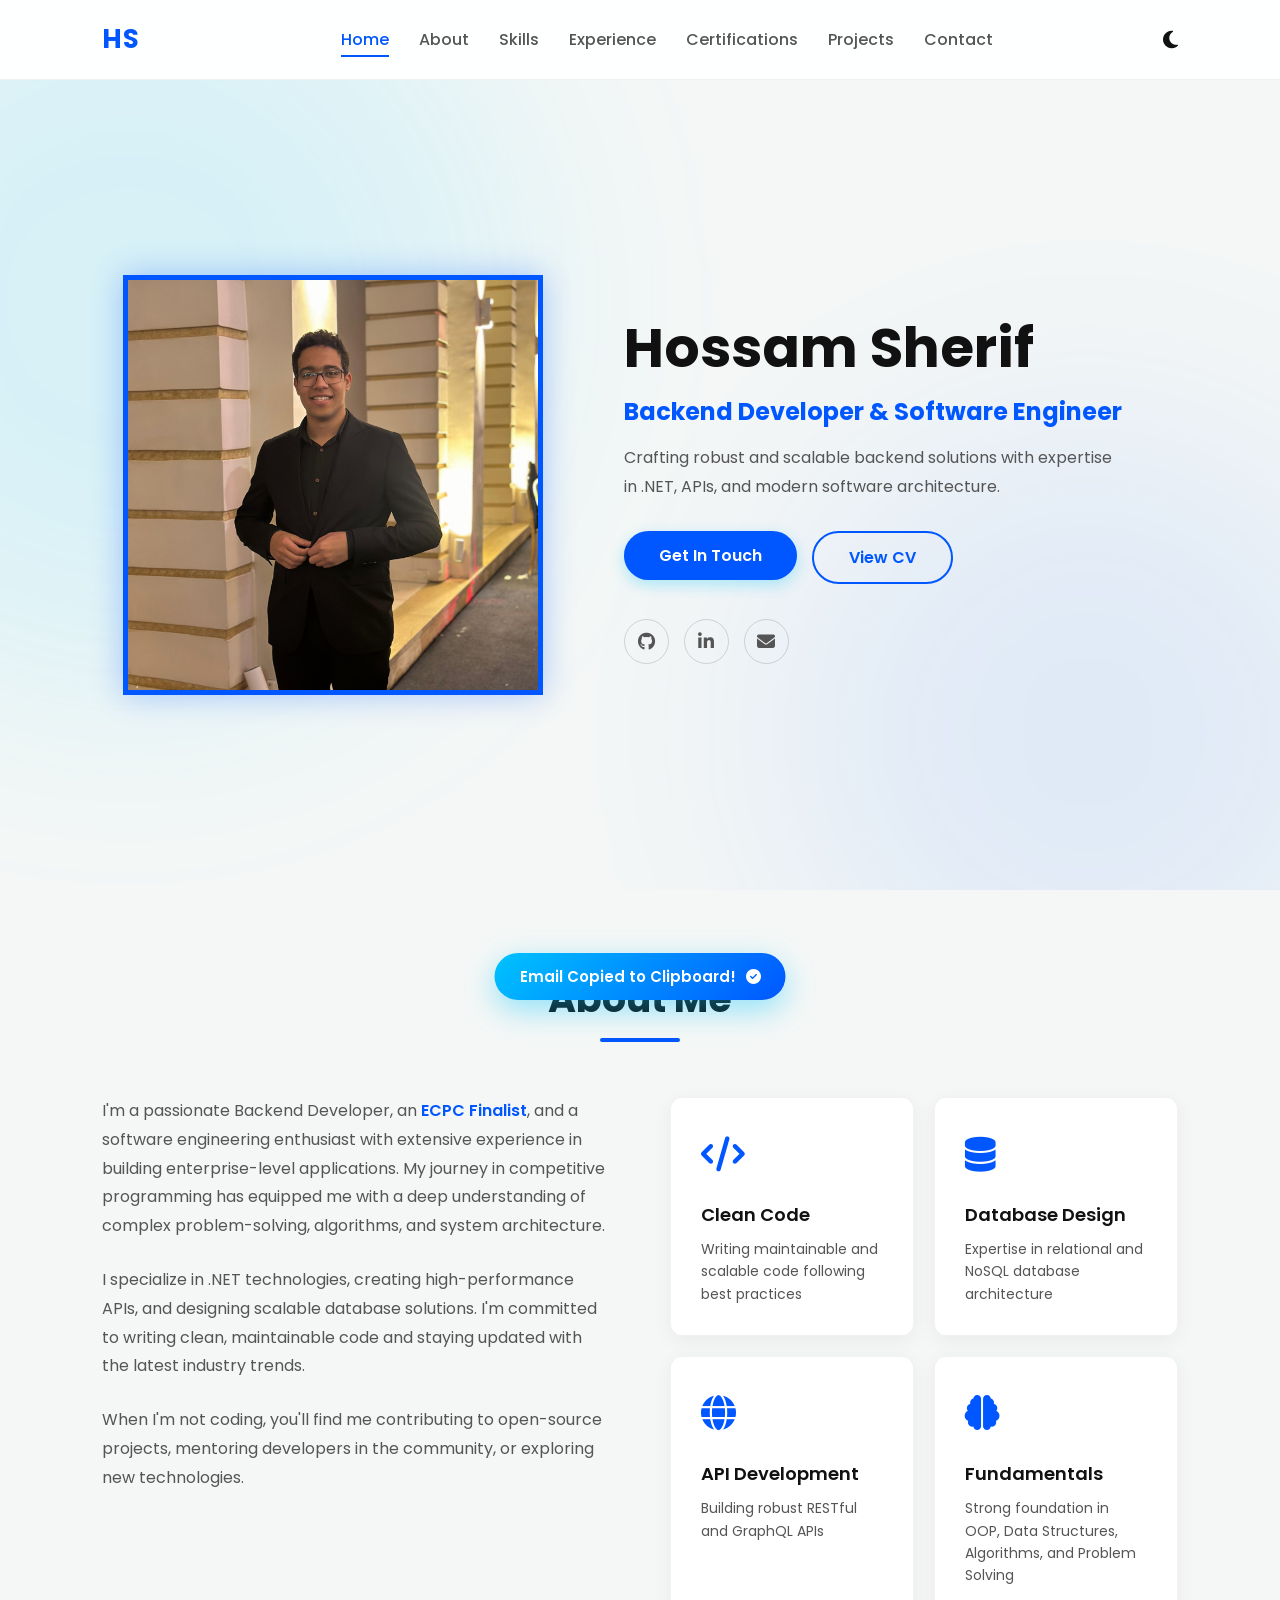
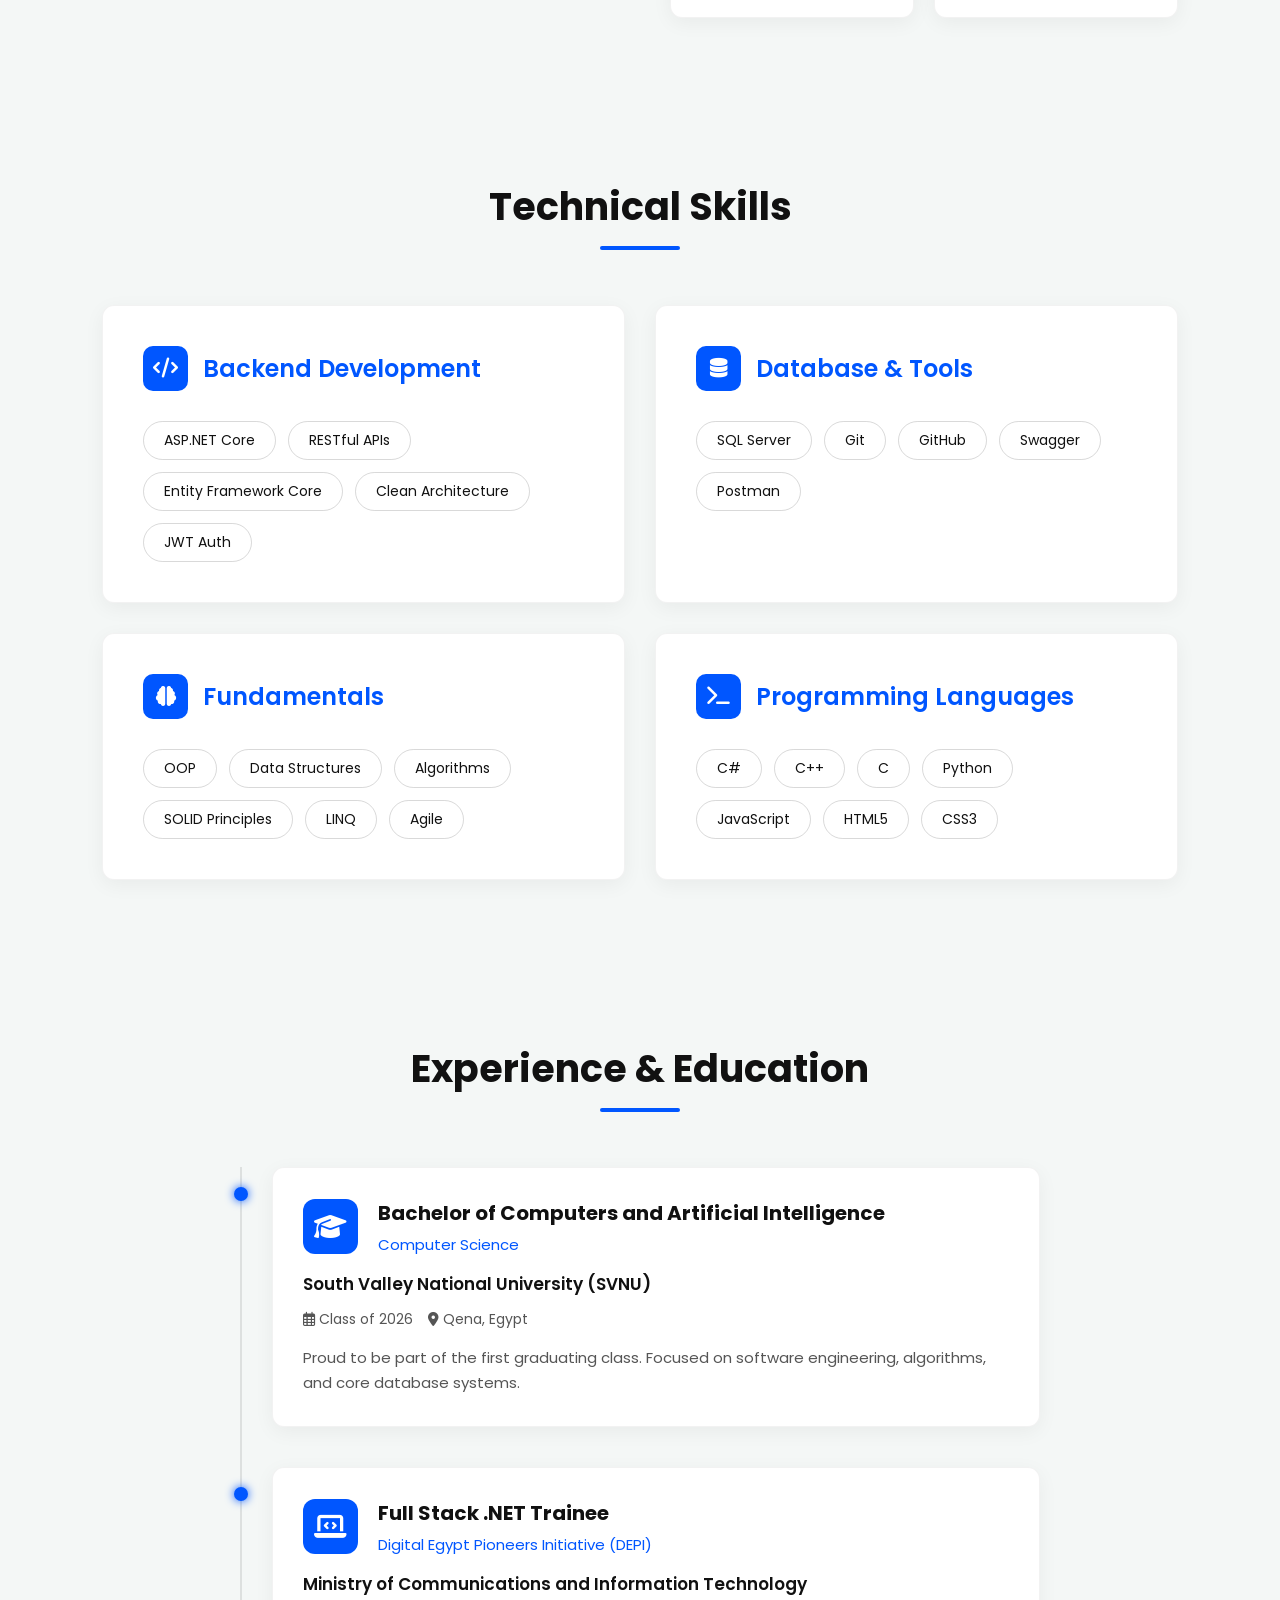
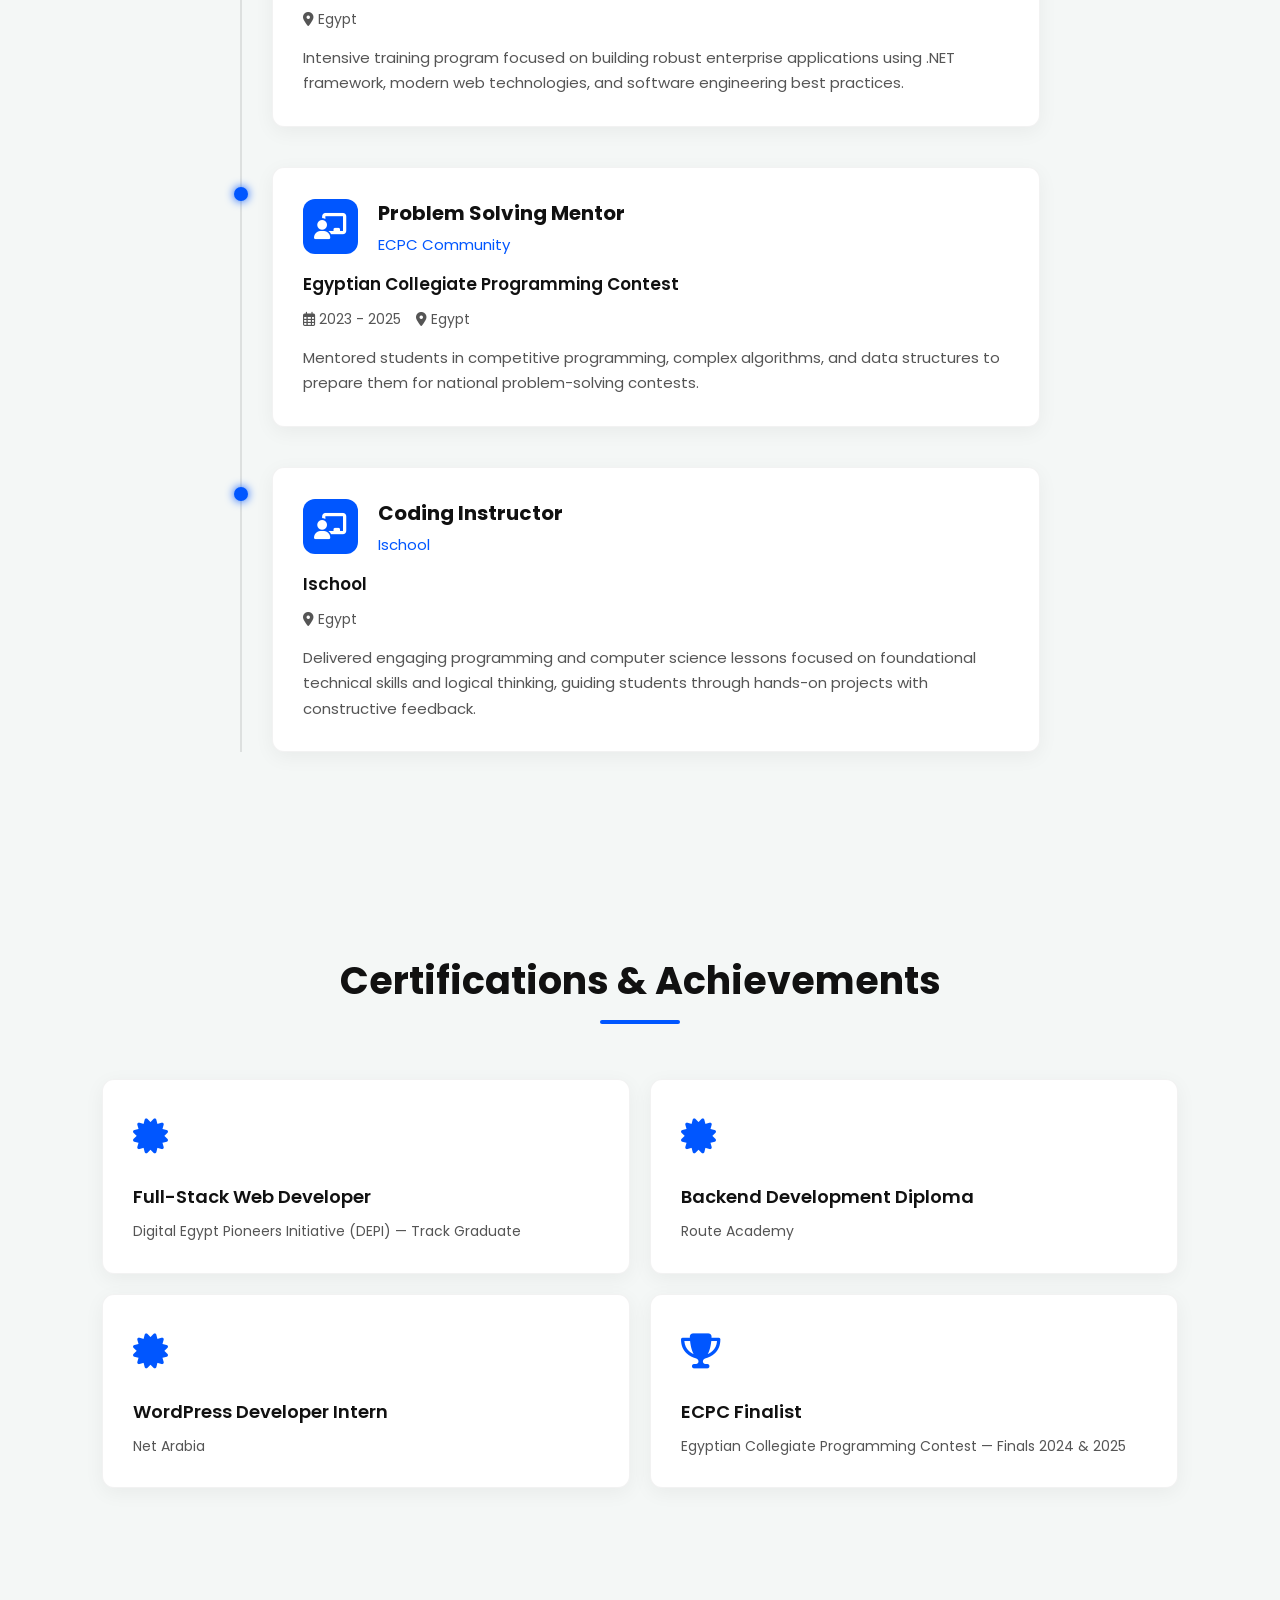
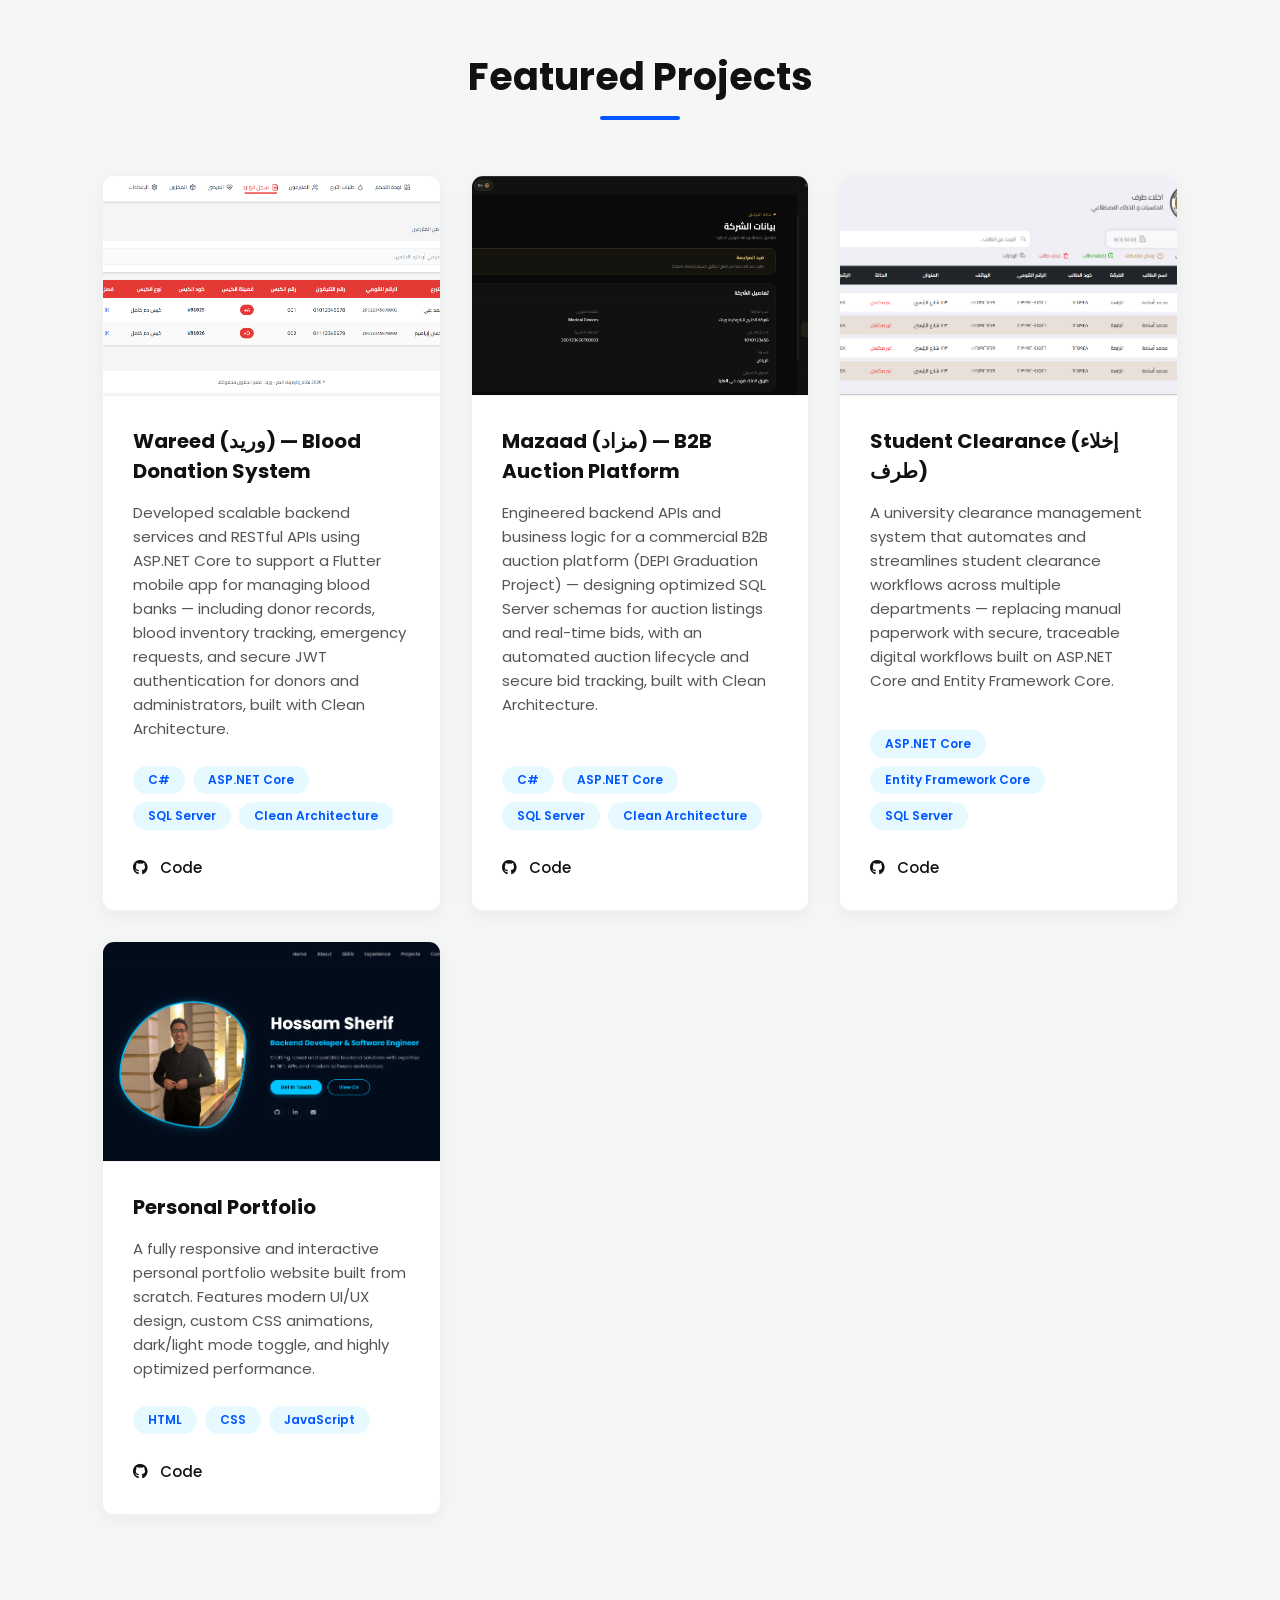
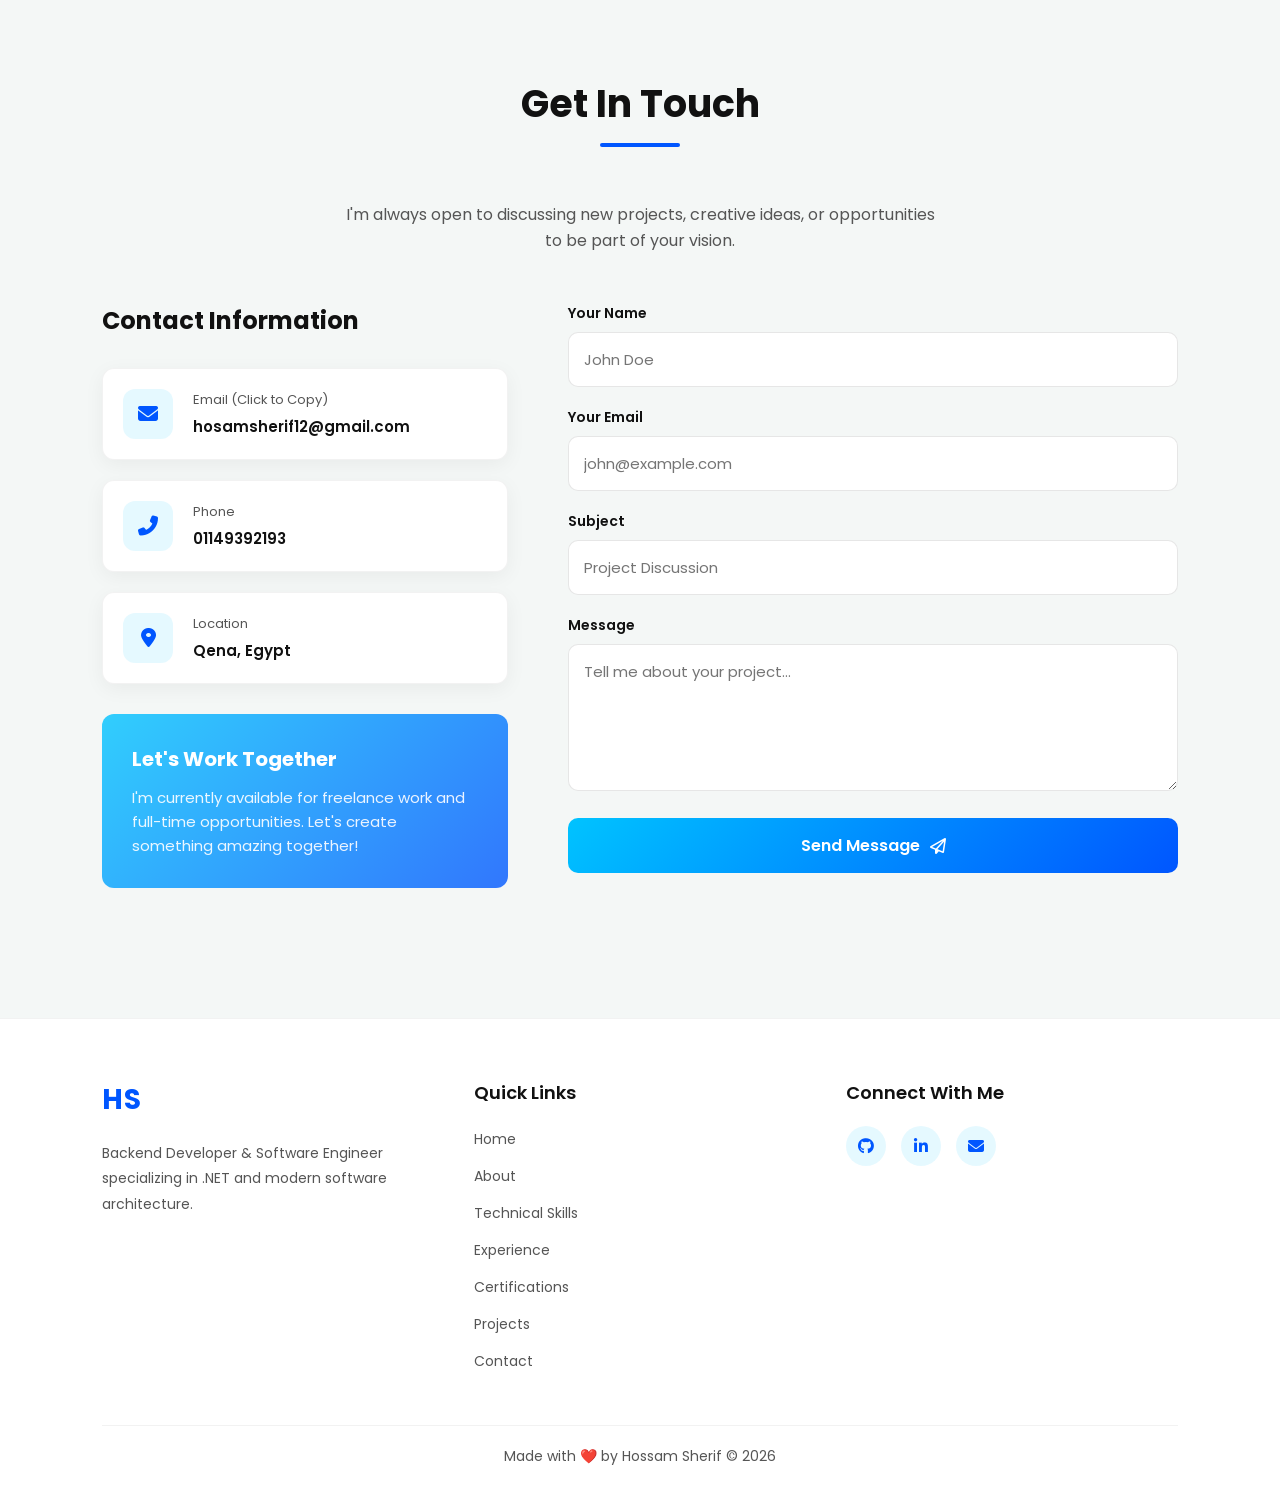
==== commit 5b48cf7e: "new update" ====
--- a/index.html
+++ b/index.html
@@ -3,20 +3,83 @@
 <head>
     <meta charset="UTF-8">
     <meta name="viewport" content="width=device-width, initial-scale=1.0">
-    <title>Hossam Sherif | Portfolio</title>
-    
-    <link rel="stylesheet" href="style.css">
+    <title>Hossam Sherif | Backend Developer & Software Engineer</title>
+
+    <link rel="preconnect" href="https://fonts.googleapis.com">
+    <link rel="preconnect" href="https://fonts.gstatic.com" crossorigin>
+    <link rel="preconnect" href="https://cdnjs.cloudflare.com">
+    <link rel="preconnect" href="https://unpkg.com">
+
+    <meta name="description" content="Hossam Sherif — Back-End Developer and two-time ECPC Finalist specializing in C#, ASP.NET Core, SQL Server, and RESTful API development with Clean Architecture principles.">
+    <meta name="keywords" content="Hossam Sherif, Backend Developer, ASP.NET Core, C# Developer, .NET Developer, Egypt, ECPC, Clean Architecture, REST API">
+    <meta name="author" content="Hossam Sherif">
+    <link rel="canonical" href="https://hosam-sherif.github.io/Portofolio/">
+
+    <meta property="og:type" content="website">
+    <meta property="og:title" content="Hossam Sherif | Backend Developer & Software Engineer">
+    <meta property="og:description" content="Back-End Developer and two-time ECPC Finalist specializing in C#, ASP.NET Core, SQL Server, and RESTful API development.">
+    <meta property="og:image" content="https://hosam-sherif.github.io/Portofolio/Img/Profile.jpeg">
+    <meta property="og:url" content="https://hosam-sherif.github.io/Portofolio/">
+
+    <meta name="twitter:card" content="summary_large_image">
+    <meta name="twitter:title" content="Hossam Sherif | Backend Developer & Software Engineer">
+    <meta name="twitter:description" content="Back-End Developer and two-time ECPC Finalist specializing in C#, ASP.NET Core, SQL Server, and RESTful API development.">
+    <meta name="twitter:image" content="https://hosam-sherif.github.io/Portofolio/Img/Profile.jpeg">
+
+    <link rel="icon" href="data:image/svg+xml,%3Csvg xmlns='http://www.w3.org/2000/svg' viewBox='0 0 100 100'%3E%3Crect width='100' height='100' rx='20' fill='%2306152b'/%3E%3Ctext x='50' y='68' font-family='Poppins, Arial, sans-serif' font-weight='700' font-size='48' fill='%2300c3ff' text-anchor='middle'%3EHS%3C/text%3E%3C/svg%3E">
+
+    <link rel="stylesheet" href="css/style.css">
     
     <link href="https://fonts.googleapis.com/css2?family=Poppins:wght@300;400;500;600;700&display=swap" rel="stylesheet">
     
     <link rel="stylesheet" href="https://cdnjs.cloudflare.com/ajax/libs/font-awesome/6.4.0/css/all.min.css">
 
     <link href="https://unpkg.com/aos@2.3.1/dist/aos.css" rel="stylesheet">
+
+    <script type="application/ld+json">
+    {
+        "@context": "https://schema.org",
+        "@type": "Person",
+        "name": "Hossam Sherif",
+        "url": "https://hosam-sherif.github.io/Portofolio/",
+        "image": "https://hosam-sherif.github.io/Portofolio/Img/Profile.jpeg",
+        "jobTitle": "Backend Developer & Software Engineer",
+        "email": "mailto:hosamsherif12@gmail.com",
+        "address": {
+            "@type": "PostalAddress",
+            "addressLocality": "Qena",
+            "addressCountry": "EG"
+        },
+        "sameAs": [
+            "https://github.com/Hosam-Sherif",
+            "https://www.linkedin.com/in/hosam-sherif-b32530269"
+        ],
+        "knowsAbout": ["C#", "ASP.NET Core", "SQL Server", "REST APIs", "Clean Architecture", "Entity Framework Core"]
+    }
+    </script>
+
+    <!-- 
+      Privacy-friendly analytics (Plausible) — no cookies, no consent banner needed.
+      1. Sign up free at https://plausible.io (or self-host) and add your domain.
+      2. Replace "hosam-sherif.github.io" below with your actual domain if different.
+      3. Uncomment the script tag to activate.
+    -->
+    <!-- <script defer data-domain="hosam-sherif.github.io" src="https://plausible.io/js/script.js"></script> -->
 </head>
 
 <body>
 
-    <button id="scrollTopBtn" class="scroll-top" title="Go to top"><i class="fas fa-arrow-up"></i></button>
+    <script>
+        // Apply theme immediately (before paint) to avoid a flash of the wrong theme.
+        (function () {
+            const savedTheme = localStorage.getItem('theme');
+            const prefersLight = window.matchMedia && window.matchMedia('(prefers-color-scheme: light)').matches;
+            const useLight = savedTheme ? savedTheme === 'light' : prefersLight;
+            if (useLight) document.body.classList.add('light-mode');
+        })();
+    </script>
+
+    <button id="scrollTopBtn" class="scroll-top" title="Go to top" aria-label="Scroll back to top"><i class="fas fa-arrow-up"></i></button>
 
     <div id="toast">Email Copied to Clipboard! <i class="fas fa-check-circle"></i></div>
 
@@ -34,14 +97,16 @@
         </nav>
 
         <div class="header-right">
-            <button id="theme-toggle" class="theme-btn" title="Toggle Light/Dark Mode">
+            <button id="theme-toggle" class="theme-btn" title="Toggle Light/Dark Mode" aria-label="Toggle light and dark mode">
                 <i class="fas fa-sun"></i>
             </button>
-            <button id="menu-btn" class="menu-btn" title="Toggle Menu">
+            <button id="menu-btn" class="menu-btn" title="Toggle Menu" aria-label="Toggle navigation menu">
                 <i class="fas fa-bars"></i>
             </button>
         </div>
     </header>
+
+    <div id="navOverlay" class="nav-overlay"></div>
 
     <section class="hero" id="home">
         <div class="aurora-bg">
@@ -61,12 +126,12 @@
             </p>
             <div class="hero-buttons">
                 <a href="#contact" style="text-decoration: none;"><button class="btn primary">Get In Touch</button></a>
-                <a href="./CV.pdf" target="_blank" style="text-decoration: none;"><button class="btn outline">View CV</button></a>
+                <a href="./CV.pdf" target="_blank" rel="noopener noreferrer" style="text-decoration: none;"><button class="btn outline">View CV</button></a>
             </div>
             <div class="hero-socials" data-aos="fade-up" data-aos-delay="300">
-                <a href="https://github.com/Hosam-Sherif" target="_blank"><i class="fab fa-github"></i></a>
-                <a href="https://www.linkedin.com/in/hosam-sherif-b32530269" target="_blank"><i class="fab fa-linkedin-in"></i></a>
-                <a href="mailto:hosamsherif12@gmail.com"><i class="fas fa-envelope"></i></a>
+                <a href="https://github.com/Hosam-Sherif" target="_blank" rel="noopener noreferrer" aria-label="GitHub profile"><i class="fab fa-github"></i></a>
+                <a href="https://www.linkedin.com/in/hossam-sherif-b32530269/" target="_blank" rel="noopener noreferrer" aria-label="LinkedIn profile"><i class="fab fa-linkedin-in"></i></a>
+                <a href="mailto:hosamsherif12@gmail.com" aria-label="Send email"><i class="fas fa-envelope"></i></a>
             </div>
         </div>
     </section>
@@ -293,7 +358,7 @@
         <div class="projects-grid">
             <div class="card project-card" data-aos="fade-up" data-aos-delay="100">
                 <div class="project-img">
-                    <img src="Img/wareed.png" alt="Wareed - Blood Banks Management & Donation System">
+                    <img src="Img/wareed.png" alt="Wareed - Blood Banks Management & Donation System" loading="lazy">
                 </div>
                 <div class="project-info">
                     <h3>Wareed (وريد) — Blood Donation System</h3>
@@ -305,14 +370,14 @@
                         <span>Clean Architecture</span>
                     </div>
                     <div class="project-links">
-                        <a href="https://github.com/Hosam-Sherif/WareedApp" target="_blank"><i class="fab fa-github"></i> Code</a>
+                        <a href="https://github.com/Hosam-Sherif/WareedApp" target="_blank" rel="noopener noreferrer"><i class="fab fa-github"></i> Code</a>
                     </div>
                 </div>
             </div>
 
             <div class="card project-card" data-aos="fade-up" data-aos-delay="200">
                 <div class="project-img">
-                    <img src="Img/mazaad.png" alt="Mazaad - B2B Auction Platform">
+                    <img src="Img/mazaad.png" alt="Mazaad - B2B Auction Platform" loading="lazy">
                 </div>
                 <div class="project-info">
                     <h3>Mazaad (مزاد) — B2B Auction Platform</h3>
@@ -324,14 +389,14 @@
                         <span>Clean Architecture</span>
                     </div>
                     <div class="project-links">
-                        <a href="https://github.com/Hosam-Sherif/DEPI-GP" target="_blank"><i class="fab fa-github"></i> Code</a>
+                        <a href="https://github.com/Hosam-Sherif/DEPI-GP" target="_blank" rel="noopener noreferrer"><i class="fab fa-github"></i> Code</a>
                     </div>
                 </div>
             </div>
 
             <div class="card project-card" data-aos="fade-up" data-aos-delay="300">
                 <div class="project-img">
-                    <img src="Img/clearance.png" alt="Student Clearance System">
+                    <img src="Img/clearance.png" alt="Student Clearance System" loading="lazy">
                 </div>
                 <div class="project-info">
                     <h3>Student Clearance (إخلاء طرف)</h3>
@@ -349,7 +414,7 @@
 
             <div class="card project-card" data-aos="fade-up" data-aos-delay="400">
                 <div class="project-img">
-                    <img src="Img/portfolio.png" alt="Personal Portfolio">
+                    <img src="Img/portfolio.png" alt="Personal Portfolio" loading="lazy">
                 </div>
                 <div class="project-info">
                     <h3>Personal Portfolio</h3>
@@ -360,7 +425,7 @@
                         <span>JavaScript</span>
                     </div>
                     <div class="project-links">
-                        <a href="https://github.com/Hosam-Sherif/Portofolio" target="_blank"><i class="fab fa-github"></i> Code</a>
+                        <a href="https://github.com/Hosam-Sherif/Portofolio" target="_blank" rel="noopener noreferrer"><i class="fab fa-github"></i> Code</a>
                     </div>
                 </div>
             </div>
@@ -406,24 +471,26 @@
             </div>
 
             <div class="contact-form-wrapper" data-aos="fade-left" data-aos-duration="1000">
-                <form>
+                <form id="contactForm">
+                    <input type="hidden" name="access_key" value="e142fb8e-eeee-47df-a026-ebe6e879ec56">
+                    <input type="hidden" name="subject" value="New Portfolio Contact Message">
                     <div class="input-group">
                         <label>Your Name</label>
-                        <input type="text" placeholder="John Doe">
+                        <input type="text" name="name" placeholder="John Doe" required>
                     </div>
                     <div class="input-group">
                         <label>Your Email</label>
-                        <input type="email" placeholder="john@example.com">
+                        <input type="email" name="email" placeholder="john@example.com" required>
                     </div>
                     <div class="input-group">
                         <label>Subject</label>
-                        <input type="text" placeholder="Project Discussion">
+                        <input type="text" name="topic" placeholder="Project Discussion">
                     </div>
                     <div class="input-group">
                         <label>Message</label>
-                        <textarea rows="5" placeholder="Tell me about your project..."></textarea>
-                    </div>
-                    <button type="submit" class="btn primary-gradient btn-full">Send Message <i class="far fa-paper-plane"></i></button>
+                        <textarea rows="5" name="message" placeholder="Tell me about your project..." required></textarea>
+                    </div>
+                    <button type="submit" class="btn primary-gradient btn-full" id="submitBtn">Send Message <i class="far fa-paper-plane"></i></button>
                 </form>
             </div>
         </div>
@@ -450,9 +517,9 @@
             <div class="footer-col">
                 <h3>Connect With Me</h3>
                 <div class="social-icons">
-                    <a href="https://github.com/Hosam-Sherif" target="_blank"><i class="fab fa-github"></i></a>
-                    <a href="https://www.linkedin.com/in/hosam-sherif-b32530269" target="_blank"><i class="fab fa-linkedin-in"></i></a>
-                    <a href="mailto:hosamsherif12@gmail.com"><i class="fas fa-envelope"></i></a>
+                    <a href="https://github.com/Hosam-Sherif" target="_blank" rel="noopener noreferrer" aria-label="GitHub profile"><i class="fab fa-github"></i></a>
+                    <a href="https://www.linkedin.com/in/hossam-sherif-b32530269/" target="_blank" rel="noopener noreferrer" aria-label="LinkedIn profile"><i class="fab fa-linkedin-in"></i></a>
+                    <a href="mailto:hosamsherif12@gmail.com" aria-label="Send email"><i class="fas fa-envelope"></i></a>
                 </div>
             </div>
         </div>
@@ -462,96 +529,6 @@
     </footer>
 
     <script src="https://unpkg.com/aos@2.3.1/dist/aos.js"></script>
-    <script>
-        // 1. AOS Animation Init
-        AOS.init({
-            once: true, 
-            offset: 50, 
-            duration: 800,
-            easing: 'ease-out-cubic' 
-        });
-
-        // 2. Scroll to Top Logic
-        const scrollTopBtn = document.getElementById("scrollTopBtn");
-        window.addEventListener("scroll", () => {
-            if (window.scrollY > 400) {
-                scrollTopBtn.classList.add("show");
-            } else {
-                scrollTopBtn.classList.remove("show");
-            }
-        });
-        scrollTopBtn.addEventListener("click", () => {
-            window.scrollTo({ top: 0, behavior: 'smooth' });
-        });
-
-        // 3. Copy Email Logic 
-        function copyEmail() {
-            navigator.clipboard.writeText("hosamsherif12@gmail.com").then(() => {
-                const toast = document.getElementById("toast");
-                toast.classList.add("show");
-                setTimeout(() => {
-                    toast.classList.remove("show");
-                }, 3000);
-            });
-        }
-
-        // 4. Glow Effect Logic for Cards
-        document.querySelectorAll('.card').forEach(card => {
-            card.addEventListener('mousemove', e => {
-                const rect = card.getBoundingClientRect();
-                const x = e.clientX - rect.left;
-                const y = e.clientY - rect.top;
-                card.style.setProperty('--mouse-x', `${x}px`);
-                card.style.setProperty('--mouse-y', `${y}px`);
-            });
-        });
-
-        // 5. Dark/Light Mode Toggle Logic
-        const themeToggleBtn = document.getElementById('theme-toggle');
-        const body = document.body;
-        const icon = themeToggleBtn.querySelector('i');
-
-        const currentTheme = localStorage.getItem('theme');
-        if (currentTheme === 'light') {
-            body.classList.add('light-mode');
-            icon.classList.replace('fa-sun', 'fa-moon');
-        } else {
-            body.classList.remove('light-mode');
-            icon.classList.replace('fa-moon', 'fa-sun');
-            localStorage.setItem('theme', 'dark');
-        }
-
-        themeToggleBtn.addEventListener('click', () => {
-            body.classList.toggle('light-mode');
-            if (body.classList.contains('light-mode')) {
-                localStorage.setItem('theme', 'light');
-                icon.classList.replace('fa-sun', 'fa-moon');
-            } else {
-                localStorage.setItem('theme', 'dark');
-                icon.classList.replace('fa-moon', 'fa-sun');
-            }
-        });
-
-        // 6. Mobile Menu (Hamburger) Fix
-        const menuBtn = document.getElementById('menu-btn');
-        const navbar = document.getElementById('navbar');
-        const menuIcon = menuBtn.querySelector('i');
-
-        menuBtn.addEventListener('click', () => {
-            navbar.classList.toggle('active');
-            if(navbar.classList.contains('active')){
-                menuIcon.classList.replace('fa-bars', 'fa-times');
-            } else {
-                menuIcon.classList.replace('fa-times', 'fa-bars');
-            }
-        });
-
-        document.querySelectorAll('#navbar a').forEach(link => {
-            link.addEventListener('click', () => {
-                navbar.classList.remove('active');
-                menuIcon.classList.replace('fa-times', 'fa-bars');
-            });
-        });
-    </script>
+    <script src="js/script.js"></script>
 </body>
-</html>+</html>
--- a/css/style.css
+++ b/css/style.css
@@ -0,0 +1,481 @@
+:root {
+    /* الوضع الليلي (الأساسي) */
+    --main-bg: #020c1b;
+    --navbar-bg: #06152b;
+    --card-bg: #0d1b2f;
+    --primary-color: #00c3ff;
+    --text-main: #ffffff;
+    --text-secondary: #aaaaaa;
+    --glow-color: rgba(0, 195, 255, 0.15);
+}
+
+body.light-mode {
+    --main-bg: #f4f7f6;
+    --navbar-bg: #ffffff;
+    --card-bg: #ffffff;
+    --primary-color: #0056ff;
+    --text-main: #111111;
+    --text-secondary: #555555;
+    --glow-color: rgba(0, 86, 255, 0.1);
+}
+
+body { transition: background-color 0.4s ease, color 0.4s ease; }
+.card, header, nav, input, textarea, footer { transition: background-color 0.4s ease, border-color 0.4s ease, box-shadow 0.4s ease; }
+
+/* --- Custom Scrollbar --- */
+::-webkit-scrollbar { width: 10px; }
+::-webkit-scrollbar-track { background: var(--main-bg); }
+::-webkit-scrollbar-thumb { background: var(--card-bg); border-radius: 10px; border: 1px solid var(--primary-color); }
+::-webkit-scrollbar-thumb:hover { background: var(--primary-color); }
+
+/* --- Global --- */
+html { scroll-behavior: smooth; }
+
+/* --- Keyboard Focus Visibility --- */
+a:focus-visible,
+button:focus-visible,
+input:focus-visible,
+textarea:focus-visible {
+    outline: 2px solid var(--primary-color);
+    outline-offset: 3px;
+    border-radius: 4px;
+}
+
+* {
+    margin: 0; padding: 0;
+    box-sizing: border-box;
+    font-family: 'Poppins', sans-serif;
+}
+
+body {
+    background: var(--main-bg);
+    color: var(--text-main);
+    position: relative;
+    overflow-x: hidden; /* إخفاء السكرول العرضي هنا بس */
+}
+
+section { overflow: hidden; }
+
+img { max-width: 100%; height: auto; display: block; }
+
+/* --- Buttons & UI Elements --- */
+.theme-btn {
+    background: transparent; border: none; color: var(--text-main); font-size: 20px;
+    cursor: pointer; transition: color 0.3s ease, transform 0.3s ease;
+}
+.theme-btn:hover { color: var(--primary-color); transform: rotate(30deg); }
+
+.scroll-top {
+    position: fixed; bottom: 30px; right: 30px; width: 45px; height: 45px;
+    background: linear-gradient(135deg, #00c3ff, #0056ff); color: white; border: none;
+    border-radius: 50%; font-size: 20px; z-index: 1000; opacity: 0; visibility: hidden;
+    transform: translateY(20px); transition: all 0.4s ease; box-shadow: 0 5px 15px rgba(0, 195, 255, 0.4); cursor: pointer;
+}
+.scroll-top.show { opacity: 1; visibility: visible; transform: translateY(0); }
+.scroll-top:hover { transform: translateY(-5px) scale(1.1); box-shadow: 0 10px 25px rgba(0, 195, 255, 0.6); }
+
+#toast {
+    position: fixed; bottom: -100px; left: 50%; transform: translateX(-50%);
+    background: linear-gradient(135deg, #00c3ff, #0056ff); color: white; padding: 12px 25px;
+    border-radius: 30px; font-weight: 600; font-size: 15px; z-index: 2000;
+    transition: bottom 0.5s cubic-bezier(0.175, 0.885, 0.32, 1.275);
+    box-shadow: 0 10px 30px rgba(0, 195, 255, 0.4); display: flex; align-items: center; gap: 10px;
+}
+#toast.show { bottom: 40px; }
+#toast.toast-error { background: linear-gradient(135deg, #ff4d4d, #d90429); box-shadow: 0 10px 30px rgba(217, 4, 41, 0.4); }
+
+/* --- Navbar --- */
+header {
+    display: flex; justify-content: space-between; align-items: center; padding: 20px 8%;
+    background: #06152be6; /* لون شفاف خفيف */
+    backdrop-filter: blur(10px);
+    position: sticky; top: 0; z-index: 1000; border-bottom: 1px solid rgba(128, 128, 128, 0.1);
+}
+body.light-mode header { background: #ffffffea; }
+
+.logo { font-size: 26px; color: var(--primary-color); font-weight: 700; letter-spacing: 1px;}
+
+.header-right { display: flex; align-items: center; gap: 20px; }
+
+nav { display: flex; align-items: center; }
+nav a {
+    margin-left: 30px; text-decoration: none; color: var(--text-secondary);
+    font-weight: 500; transition: all 0.3s ease; position: relative;
+}
+nav a::after {
+    content: ''; position: absolute; width: 0; height: 2px;
+    background: var(--primary-color); bottom: -5px; left: 0; transition: width 0.3s ease;
+}
+nav a:hover { color: var(--primary-color); }
+nav a:hover::after { width: 100%; }
+nav a.active { color: var(--primary-color); }
+nav a.active::after { width: 100%; }
+
+.menu-btn {
+    display: none; background: transparent; border: none; color: var(--text-main);
+    font-size: 24px; cursor: pointer; transition: color 0.3s ease;
+}
+.menu-btn:hover { color: var(--primary-color); }
+
+/* --- Hero Section & Animated Background --- */
+.hero { 
+    display: flex; align-items: center; justify-content: center; gap: 60px; 
+    padding: 100px 8%; min-height: 90vh; position: relative; overflow: hidden;
+}
+
+/* --- تأثير الشفق القطبي الناعم (Aurora Effect) --- */
+.aurora-bg {
+    position: absolute; top: 0; left: 0; width: 100%; height: 100%;
+    z-index: 0; overflow: hidden; pointer-events: none;
+}
+.aurora-blob {
+    position: absolute;
+    filter: blur(120px); 
+    border-radius: 50%;
+    opacity: 0.6;
+    animation: auroraSway 20s infinite alternate ease-in-out; 
+}
+.aurora-blob-1 {
+    background: rgba(0, 195, 255, 0.15); 
+    width: 60vw; height: 60vw;
+    top: -20%; left: -20%;
+}
+.aurora-blob-2 {
+    background: rgba(0, 86, 255, 0.15); 
+    width: 50vw; height: 50vw;
+    bottom: -20%; right: -10%;
+    animation-delay: -10s;
+}
+
+body.light-mode .aurora-blob-1 { background: rgba(0, 195, 255, 0.2); }
+body.light-mode .aurora-blob-2 { background: rgba(0, 86, 255, 0.2); opacity: 0.4;}
+
+@keyframes auroraSway {
+    0% { transform: translate(0, 0) scale(1); }
+    100% { transform: translate(15%, 10%) scale(1.1); }
+}
+
+.hero-img, .hero-text { position: relative; z-index: 1; } /* عشان يكونوا فوق الخلفية */
+
+.hero-img { display: flex; justify-content: center; align-items: center; flex: 1; }
+.hero-img img {
+    width: 100%; max-width: 420px; aspect-ratio: 1/1; object-fit: cover;
+    border: 5px solid var(--primary-color); box-shadow: 0 0 30px rgba(0, 195, 255, 0.3);
+    animation: morph 8s ease-in-out infinite; transition: transform 0.4s ease; will-change: border-radius, transform;
+}
+body.light-mode .hero-img img { box-shadow: 0 0 30px rgba(0, 86, 255, 0.3); }
+.hero-img img:hover { transform: scale(1.05); box-shadow: 0 15px 50px rgba(0, 195, 255, 0.6); }
+
+@keyframes morph {
+    0% { border-radius: 60% 40% 30% 70% / 60% 30% 70% 40%; transform: translateY(0); }
+    50% { border-radius: 30% 60% 70% 40% / 50% 60% 30% 60%; transform: translateY(-15px); }
+    100% { border-radius: 60% 40% 30% 70% / 60% 30% 70% 40%; transform: translateY(0); }
+}
+
+.hero-text { flex: 1.2; }
+.hero-text h1 { font-size: 55px; font-weight: 700; margin-bottom: 5px; }
+.hero-text h2 { color: var(--primary-color); font-size: 24px; margin-bottom: 15px; }
+.hero-text p { color: var(--text-secondary); max-width: 500px; margin-bottom: 30px; line-height: 1.8; font-size: 16px; }
+
+.hero-buttons { display: flex; gap: 15px; flex-wrap: wrap; }
+.btn {
+    padding: 12px 35px; border-radius: 30px; font-size: 16px; font-weight: 600;
+    transition: all 0.4s ease; font-family: inherit; position: relative; overflow: hidden; z-index: 1; cursor: pointer;
+}
+
+.primary { background: var(--primary-color); border: none; color: #fff; box-shadow: 0 5px 15px rgba(0, 195, 255, 0.3); }
+body:not(.light-mode) .primary { color: #000; }
+.primary:hover { transform: translateY(-3px) scale(1.05); box-shadow: 0 10px 25px rgba(0, 195, 255, 0.6); }
+
+.outline { border: 2px solid var(--primary-color); background: transparent; color: var(--primary-color); }
+.outline:hover { background: var(--primary-color); color: #fff; transform: translateY(-3px); box-shadow: 0 10px 25px rgba(0, 195, 255, 0.4); }
+body:not(.light-mode) .outline:hover { color: #000; }
+
+.hero-socials { display: flex; gap: 15px; margin-top: 35px; }
+.hero-socials a {
+    width: 45px; height: 45px; border: 1px solid rgba(128, 128, 128, 0.3); border-radius: 50%;
+    display: flex; justify-content: center; align-items: center; color: var(--text-secondary);
+    text-decoration: none; font-size: 18px; transition: all 0.4s cubic-bezier(0.175, 0.885, 0.32, 1.275);
+}
+.hero-socials a:hover {
+    border-color: var(--primary-color); background: rgba(0, 195, 255, 0.1); color: var(--primary-color);
+    transform: translateY(-8px); box-shadow: 0 10px 20px rgba(0, 195, 255, 0.3);
+}
+
+/* --- Section Titles --- */
+.section-title {
+    text-align: center; font-size: 38px; font-weight: 700; margin: 0 auto 70px auto; 
+    position: relative; width: max-content; max-width: 100%;
+}
+.section-title::after {
+    content: ''; position: absolute; width: 80px; height: 4px;
+    background: var(--primary-color); bottom: -15px; left: 50%; transform: translateX(-50%); border-radius: 2px;
+}
+
+/* --- Base Card with Glow Effect --- */
+.card {
+    background: var(--card-bg); border-radius: 12px; position: relative; overflow: hidden;
+    border: 1px solid rgba(128, 128, 128, 0.1); transition: all 0.4s cubic-bezier(0.175, 0.885, 0.32, 1.275);
+}
+body.light-mode .card { box-shadow: 0 5px 20px rgba(0,0,0,0.05); }
+
+.card::before {
+    content: ""; position: absolute; top: var(--mouse-y, 50%); left: var(--mouse-x, 50%);
+    width: 500px; height: 500px; background: radial-gradient(circle, var(--glow-color) 0%, transparent 50%);
+    transform: translate(-50%, -50%); opacity: 0; transition: opacity 0.3s; pointer-events: none; z-index: 0;
+}
+.card:hover::before { opacity: 1; }
+.card > * { position: relative; z-index: 1; }
+
+.hover-lift:hover { transform: translateY(-10px); border-color: rgba(0, 195, 255, 0.3); box-shadow: 0 15px 30px rgba(0, 0, 0, 0.1); }
+body:not(.light-mode) .hover-lift:hover { box-shadow: 0 15px 30px rgba(0, 195, 255, 0.15); }
+
+/* --- Sections Common Padding --- */
+.about, .skills, .education, .projects, .contact { padding: 80px 8%; }
+
+/* --- About Section --- */
+.about-container { display: flex; align-items: flex-start; gap: 60px; }
+.about-text { flex: 1; }
+.about-text p { color: var(--text-secondary); line-height: 1.8; font-size: 16px; margin-bottom: 25px; }
+.about-cards { flex: 1; display: grid; grid-template-columns: repeat(2, 1fr); gap: 20px; }
+.skill-card-about { padding: 30px; display: flex; flex-direction: column; justify-content: flex-start;}
+.skill-card-about:hover { transform: translateY(-10px); border-color: var(--primary-color); }
+.card-icon { font-size: 35px; color: var(--primary-color); margin-bottom: 20px; transition: transform 0.4s ease; }
+.skill-card-about:hover .card-icon { transform: scale(1.2) rotate(5deg); }
+.skill-card-about h3 { font-size: 18px; margin-bottom: 10px; font-weight: 600; color: var(--text-main); }
+.skill-card-about p { color: var(--text-secondary); font-size: 14px; line-height: 1.6; }
+
+/* --- Skills Section --- */
+.skills-container { display: grid; grid-template-columns: repeat(2, 1fr); gap: 30px; }
+.skill-box { padding: 40px; display: flex; flex-direction: column; }
+.skill-box:hover { transform: translateY(-8px); border-color: rgba(0, 195, 255, 0.3); }
+.skill-header { display: flex; align-items: center; gap: 15px; margin-bottom: 30px; }
+.skill-header-icon {
+    background: var(--primary-color); color: #fff; width: 45px; height: 45px; border-radius: 10px;
+    display: flex; justify-content: center; align-items: center; font-size: 20px;
+}
+body:not(.light-mode) .skill-header-icon { color: #000; }
+.skill-header h3 { color: var(--primary-color); font-size: 24px; font-weight: 600; }
+.skill-pills { display: flex; flex-wrap: wrap; gap: 12px; }
+.skill-pills span {
+    display: inline-block; background: transparent; border: 1px solid rgba(128, 128, 128, 0.3);
+    color: var(--text-main); padding: 8px 20px; border-radius: 30px; font-size: 14px; transition: all 0.3s ease;
+}
+.skill-pills span:hover {
+    background: var(--primary-color); color: #fff; border-color: var(--primary-color);
+    transform: translateY(-3px) scale(1.05); box-shadow: 0 5px 15px rgba(0, 195, 255, 0.3); font-weight: 600;
+}
+body:not(.light-mode) .skill-pills span:hover { color: #000; }
+
+/* --- Education Section --- */
+.timeline { position: relative; max-width: 800px; margin: 40px auto 0; border-left: 2px solid rgba(128, 128, 128, 0.2); padding-left: 30px; }
+.timeline-item { position: relative; margin-bottom: 40px; }
+.timeline-dot {
+    position: absolute; left: -38px; top: 20px; width: 14px; height: 14px;
+    background: var(--primary-color); border-radius: 50%; box-shadow: 0 0 10px var(--primary-color); transition: all 0.3s ease;
+}
+.timeline-item:hover .timeline-dot { transform: scale(1.5); box-shadow: 0 0 20px var(--primary-color); }
+.timeline-content { padding: 30px; }
+.timeline-content:hover { transform: translateX(10px); border-color: rgba(0, 195, 255, 0.3); }
+.edu-header { display: flex; align-items: center; gap: 20px; margin-bottom: 15px; }
+.edu-icon {
+    background: var(--primary-color); color: #fff; width: 55px; height: 55px; min-width: 55px;
+    display: flex; justify-content: center; align-items: center; border-radius: 12px; font-size: 26px;
+}
+body:not(.light-mode) .edu-icon { color: #000; }
+.edu-title h3 { font-size: 20px; margin-bottom: 5px; color: var(--text-main); }
+.edu-title h4 { color: var(--primary-color); font-weight: 400; font-size: 15px; }
+.institution { font-size: 17px; margin-bottom: 12px; font-weight: 600; color: var(--text-main);}
+.edu-meta { display: flex; flex-wrap: wrap; gap: 15px; color: var(--text-secondary); font-size: 14px; margin-bottom: 15px; }
+.edu-desc { color: var(--text-secondary); line-height: 1.7; font-size: 15px; }
+
+/* --- Projects Section --- */
+.projects-grid { display: grid; grid-template-columns: repeat(auto-fit, minmax(300px, 1fr)); gap: 30px; margin-top: 40px; }
+.project-card { padding: 0; display: flex; flex-direction: column; }
+.project-card:hover { transform: translateY(-15px); border-color: rgba(0, 195, 255, 0.3); }
+.project-img { overflow: hidden; } 
+.project-img img { width: 100%; height: 220px; object-fit: cover; border-bottom: 1px solid rgba(128,128,128,0.1); transition: transform 0.6s ease; }
+.project-card:hover .project-img img { transform: scale(1.1); }
+.project-info { padding: 30px; flex-grow: 1; display: flex; flex-direction: column; }
+.project-info h3 { margin-bottom: 15px; font-size: 20px; transition: color 0.3s; color: var(--text-main); }
+.project-card:hover .project-info h3 { color: var(--primary-color); }
+.project-info p { color: var(--text-secondary); font-size: 15px; line-height: 1.6; margin-bottom: 25px; flex-grow: 1; }
+.project-tags { margin-bottom: 25px; display: flex; flex-wrap: wrap; gap: 8px;}
+.project-tags span {
+    display: inline-block; color: var(--primary-color); background: rgba(0, 195, 255, 0.1);
+    padding: 5px 15px; border-radius: 20px; font-size: 12px; font-weight: 600;
+}
+.project-links a { color: var(--text-main); text-decoration: none; font-size: 15px; font-weight: 500; transition: .3s; margin-right: 20px; }
+.project-links a i { margin-right: 8px; }
+.project-links a:hover { color: var(--primary-color); transform: translateX(5px); display: inline-block;}
+
+/* --- Contact Section --- */
+.contact-subtitle { text-align: center; color: var(--text-secondary); max-width: 600px; margin: 0 auto 50px; font-size: 16px; line-height: 1.6;}
+.contact-container { display: grid; grid-template-columns: 1fr 1.5fr; gap: 60px; }
+.contact-info-wrapper h3 { margin-bottom: 30px; font-size: 24px; color: var(--text-main); }
+.contact-info-card { display: flex; align-items: center; gap: 20px; margin-bottom: 20px; padding: 20px; cursor: pointer; }
+.contact-icon {
+    background: rgba(0, 195, 255, 0.1); color: var(--primary-color); width: 50px; height: 50px; min-width: 50px;
+    border-radius: 12px; display: flex; justify-content: center; align-items: center; font-size: 20px; transition: all 0.3s ease;
+}
+.contact-info-card:hover .contact-icon { background: var(--primary-color); color: #fff; transform: scale(1.1); }
+body:not(.light-mode) .contact-info-card:hover .contact-icon { color: #000; }
+.contact-info-card .label { color: var(--text-secondary); font-size: 13px; margin-bottom: 5px; }
+.contact-info-card .value { font-weight: 600; font-size: 15px; color: var(--text-main); word-break: break-all;}
+
+.callout-card {
+    background: linear-gradient(135deg, rgba(0, 195, 255, 0.8), rgba(0, 86, 255, 0.8));
+    padding: 30px; border-radius: 12px; margin-top: 30px; transition: all 0.4s; color: white;
+}
+.callout-card:hover { transform: translateY(-10px); box-shadow: 0 15px 30px rgba(0, 195, 255, 0.3); }
+.callout-card h3 { margin-bottom: 12px; color: #fff; font-size: 20px;}
+.callout-card p { color: rgba(255,255,255,0.9); font-size: 15px; line-height: 1.6; }
+
+.contact-form-wrapper form { display: flex; flex-direction: column; gap: 20px; }
+.input-group label { display: block; margin-bottom: 8px; font-size: 14px; font-weight: 600; color: var(--text-main); }
+.input-group input, .input-group textarea {
+    width: 100%; background: var(--card-bg); border: 1px solid rgba(128, 128, 128, 0.2);
+    color: var(--text-main); padding: 15px; border-radius: 10px; outline: none; transition: all 0.3s; font-size: 15px;
+}
+.input-group input:focus, .input-group textarea:focus { border-color: var(--primary-color); transform: translateY(-2px);}
+body.light-mode .input-group input:focus, body.light-mode .input-group textarea:focus { box-shadow: 0 0 15px rgba(0, 86, 255, 0.1); }
+body:not(.light-mode) .input-group input:focus, body:not(.light-mode) .input-group textarea:focus { box-shadow: 0 0 15px rgba(0, 195, 255, 0.1); }
+
+.primary-gradient { 
+    background: linear-gradient(135deg, #00c3ff, #0056ff); border: none; color: white; 
+    position: relative; overflow: hidden; z-index: 1; cursor: pointer;
+}
+.primary-gradient::before {
+    content: ''; position: absolute; top: 0; left: 0; width: 100%; height: 100%;
+    background: linear-gradient(135deg, #0056ff, #00c3ff); z-index: -1; transition: opacity 0.4s ease; opacity: 0;
+}
+.primary-gradient:hover::before { opacity: 1; }
+.primary-gradient:hover { transform: translateY(-5px); box-shadow: 0 10px 25px rgba(0,195,255,0.5); }
+.btn-full { width: 100%; padding: 15px; font-size: 16px; font-weight: 600; border-radius: 10px; display: flex; justify-content: center; align-items: center; gap: 10px;}
+
+/* --- Footer --- */
+footer {
+    background: var(--navbar-bg); padding: 60px 8% 20px; margin-top: 50px;
+    border-top: 1px solid rgba(128, 128, 128, 0.1);
+}
+.footer-content { display: grid; grid-template-columns: repeat(auto-fit, minmax(200px, 1fr)); gap: 40px; margin-bottom: 40px; }
+.footer-col .logo { font-size: 28px; color: var(--primary-color); margin-bottom: 20px; font-weight: 700; }
+.footer-col p { color: var(--text-secondary); line-height: 1.8; max-width: 320px; font-size: 14px;}
+.footer-col h3 { margin-bottom: 20px; font-size: 18px; font-weight: 600; color: var(--text-main); }
+.footer-col ul { list-style: none; }
+.footer-col ul li { margin-bottom: 12px; }
+.footer-col ul li a { color: var(--text-secondary); text-decoration: none; transition: all 0.3s; display: inline-block; font-size: 14px;}
+.footer-col ul li a:hover { color: var(--primary-color); transform: translateX(8px); }
+
+.social-icons { display: flex; gap: 15px; }
+.social-icons a {
+    display: inline-flex; justify-content: center; align-items: center;
+    width: 40px; height: 40px; background: rgba(0, 195, 255, 0.1); border-radius: 50%;
+    color: var(--primary-color); text-decoration: none; transition: all 0.4s ease; font-size: 16px;
+}
+.social-icons a:hover { background: var(--primary-color); color: #fff; transform: translateY(-5px) rotate(360deg); box-shadow: 0 10px 20px rgba(0, 195, 255, 0.3); }
+body:not(.light-mode) .social-icons a:hover { color: #000; }
+
+.footer-bottom {
+    text-align: center; padding-top: 20px; border-top: 1px solid rgba(128, 128, 128, 0.1);
+    color: var(--text-secondary); font-size: 14px;
+}
+
+/* =========================================
+   Bulletproof Responsive Design 
+   ========================================= */
+
+/* شاشات التابلت واللاب توب الصغير */
+@media (max-width: 991px) {
+    header { flex-direction: row; padding: 15px 5%; }
+    .menu-btn { display: block; }
+
+    .nav-overlay {
+        position: fixed; inset: 0; background: rgba(0, 0, 0, 0.5);
+        backdrop-filter: blur(3px); opacity: 0; visibility: hidden;
+        transition: all 0.3s ease; z-index: 998;
+    }
+    .nav-overlay.active { opacity: 1; visibility: visible; }
+    
+    /* Hamburger Menu Style (Bulletproof opacity & transform) */
+    nav { 
+        position: absolute; top: 100%; left: 0; width: 100%; 
+        background: #06152b; 
+        flex-direction: column; padding: 0; gap: 0;
+        border-bottom: 2px solid var(--primary-color);
+        box-shadow: 0 10px 20px rgba(0,0,0,0.5);
+        opacity: 0; visibility: hidden; transform: translateY(-20px);
+        transition: all 0.3s ease;
+    }
+    body.light-mode nav { background: #ffffff; }
+    
+    nav.active { opacity: 1; visibility: visible; transform: translateY(0); }
+    
+    nav a { 
+        margin: 0; font-size: 16px; width: 100%; text-align: center; 
+        padding: 15px 0; border-bottom: 1px solid rgba(128, 128, 128, 0.1);
+    }
+    nav a:hover { background: rgba(0, 195, 255, 0.05); }
+    nav a::after { display: none; }
+    
+    .hero { flex-direction: column; text-align: center; padding: 60px 5%; gap: 40px; }
+    .hero-img { width: 100%; }
+    .hero-img img { width: 100%; max-width: 320px; height: auto; }
+    .hero-text h1 { font-size: 45px; }
+    .hero-text p { margin: 0 auto 30px auto; }
+    .hero-buttons { justify-content: center; }
+    .hero-socials { justify-content: center; }
+    
+    .about, .skills, .education, .projects, .contact { padding: 80px 5%; }
+    .about-container { flex-direction: column; }
+    .about-cards { grid-template-columns: 1fr; width: 100%; }
+    
+    .skills-container { grid-template-columns: 1fr; }
+    
+    .contact-container { grid-template-columns: 1fr; }
+}
+
+/* شاشات الموبايل العادية والصغيرة */
+@media (max-width: 768px) {
+    .section-title { font-size: 28px; margin-bottom: 40px; }
+    
+    .hero { padding: 40px 5%; gap: 30px;}
+    .hero-text h1 { font-size: 35px; }
+    .hero-text h2 { font-size: 18px; }
+    .hero-text p { font-size: 14px; }
+    
+    .projects-grid, .about-cards { 
+        grid-template-columns: 1fr; gap: 20px; width: 100%;
+    }
+    
+    .skill-box { padding: 25px; }
+    
+    .timeline { padding-left: 15px; margin-left: 5px; }
+    .timeline-dot { left: -22px; width: 12px; height: 12px; }
+    .timeline-content { padding: 20px 15px; }
+    .edu-header { flex-direction: column; align-items: flex-start; gap: 10px; }
+    .edu-icon { width: 45px; height: 45px; font-size: 20px; min-width: 45px; }
+    .edu-title h3 { font-size: 18px; }
+    .institution { font-size: 15px; }
+    .edu-meta { flex-direction: column; gap: 8px; }
+    
+    .project-card { width: 100%; }
+    .project-info { padding: 20px; }
+    
+    .contact-info-wrapper { width: 100%; }
+    .contact-info-card { padding: 15px; flex-direction: column; text-align: center; }
+    .contact-icon { margin-bottom: 10px; }
+    
+    .footer-content { grid-template-columns: 1fr; text-align: center; gap: 30px; }
+    .footer-col p { margin: 0 auto; }
+    .social-icons { justify-content: center; }
+}
+
+/* شاشات الموبايل الرفيعة جداً */
+@media (max-width: 480px) {
+    .hero-text h1 { font-size: 30px; }
+    .btn { width: 100%; text-align: center; margin-bottom: 10px; }
+    .hero-buttons { flex-direction: column; width: 100%; padding: 0 10px; }
+    .hero-img img { max-width: 250px; }
+    .section-title::after { width: 50px; }
+}
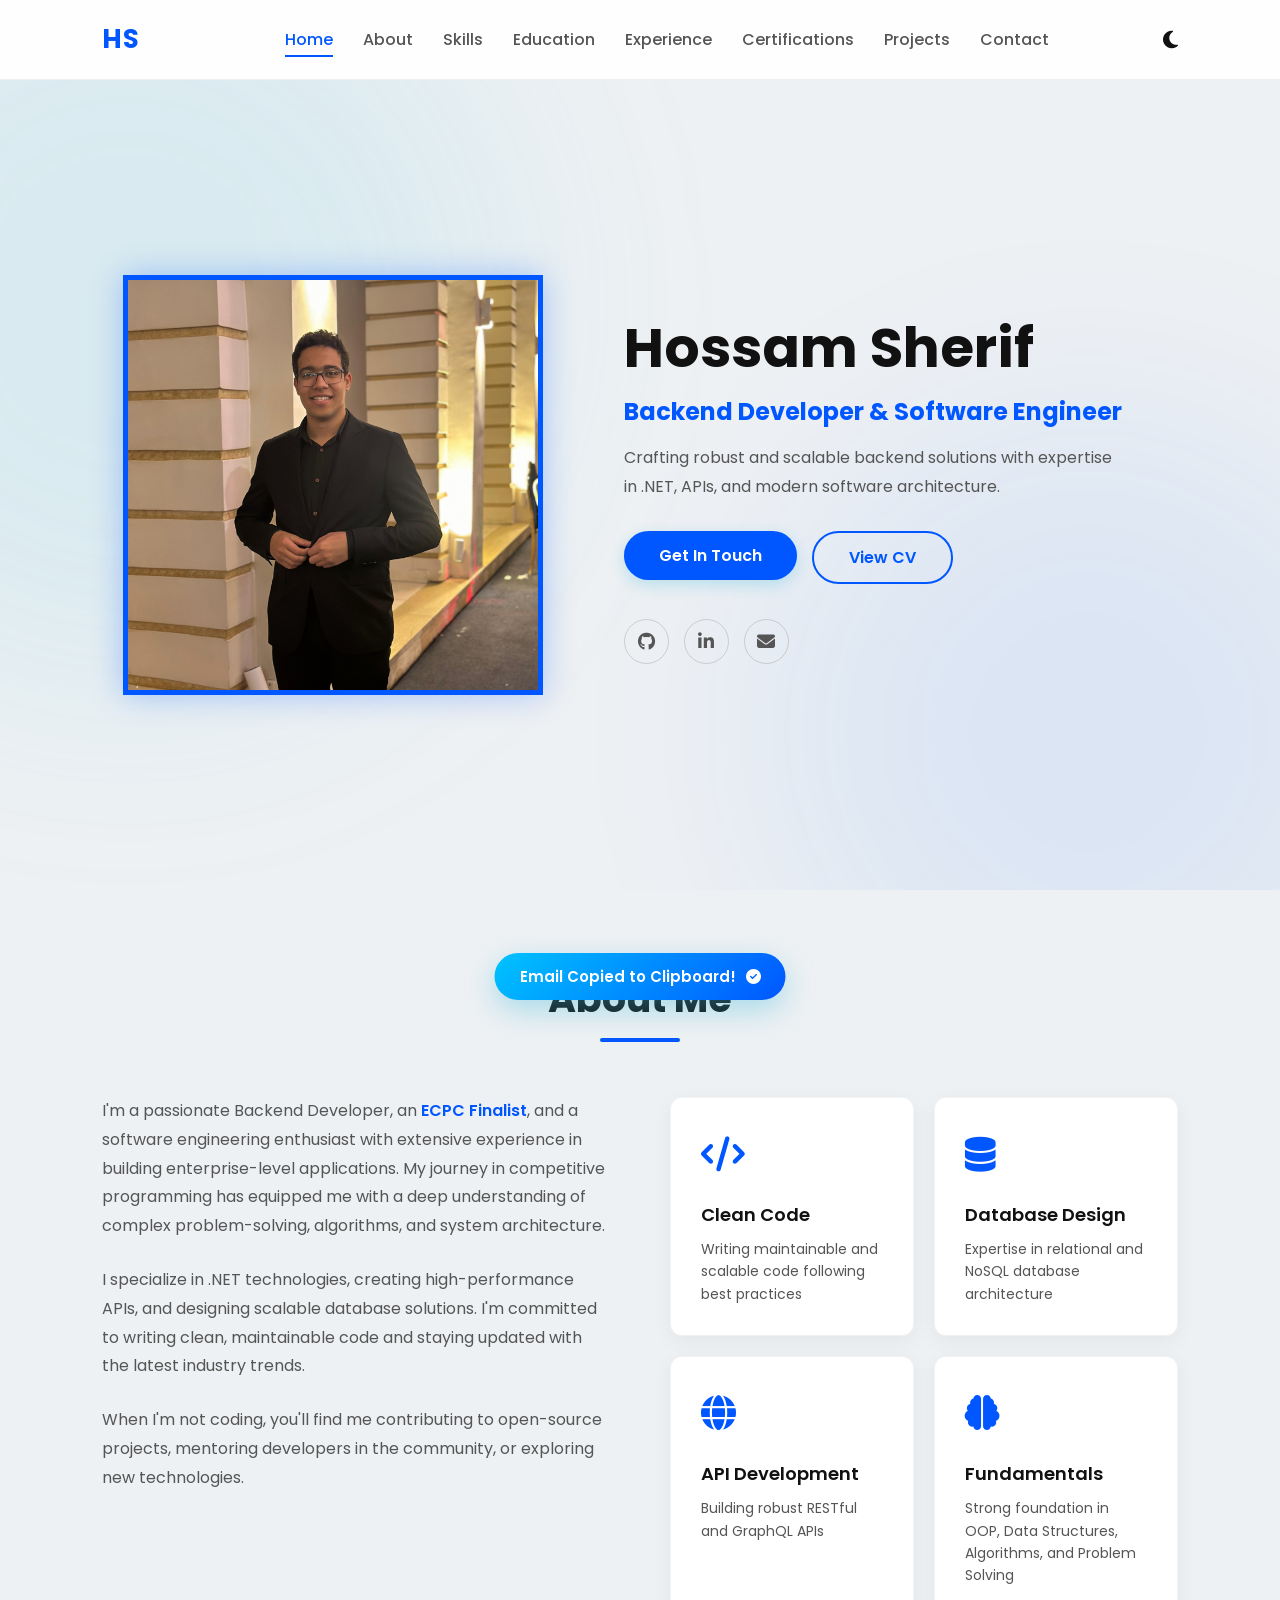
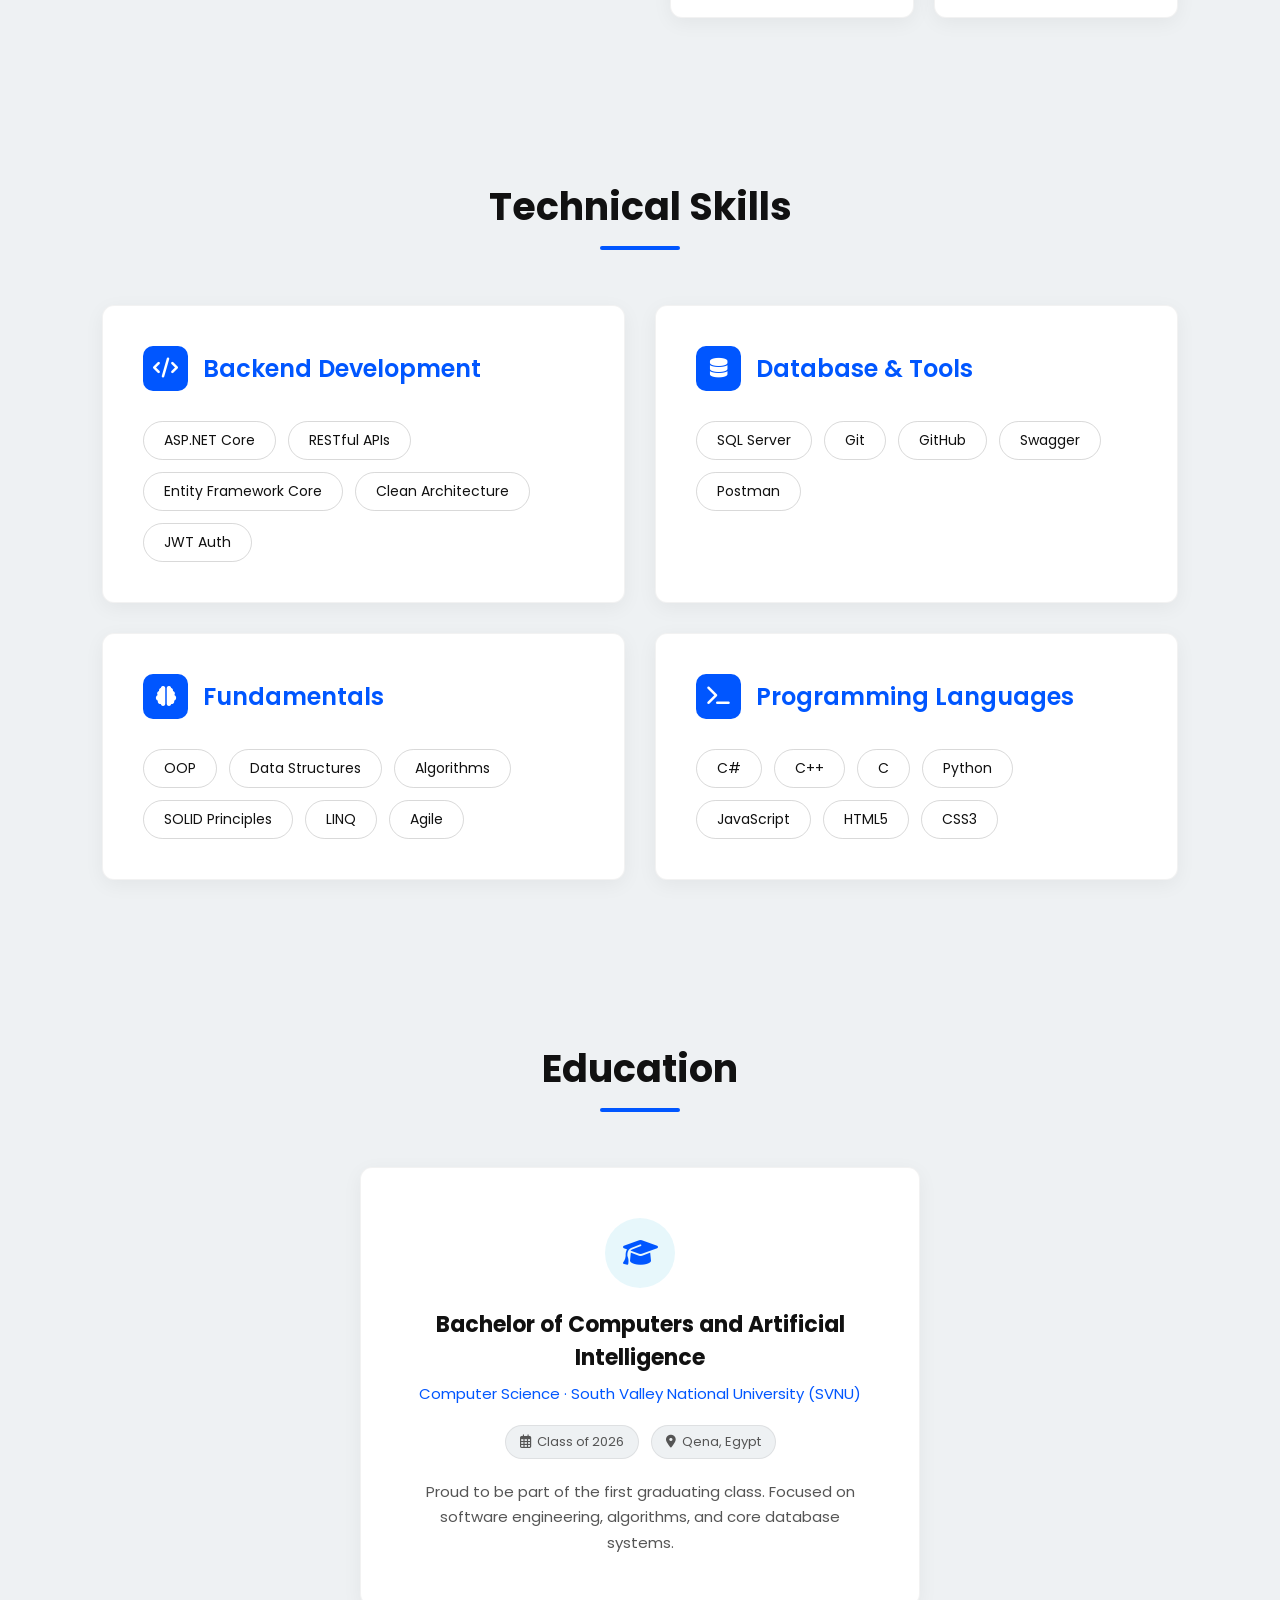
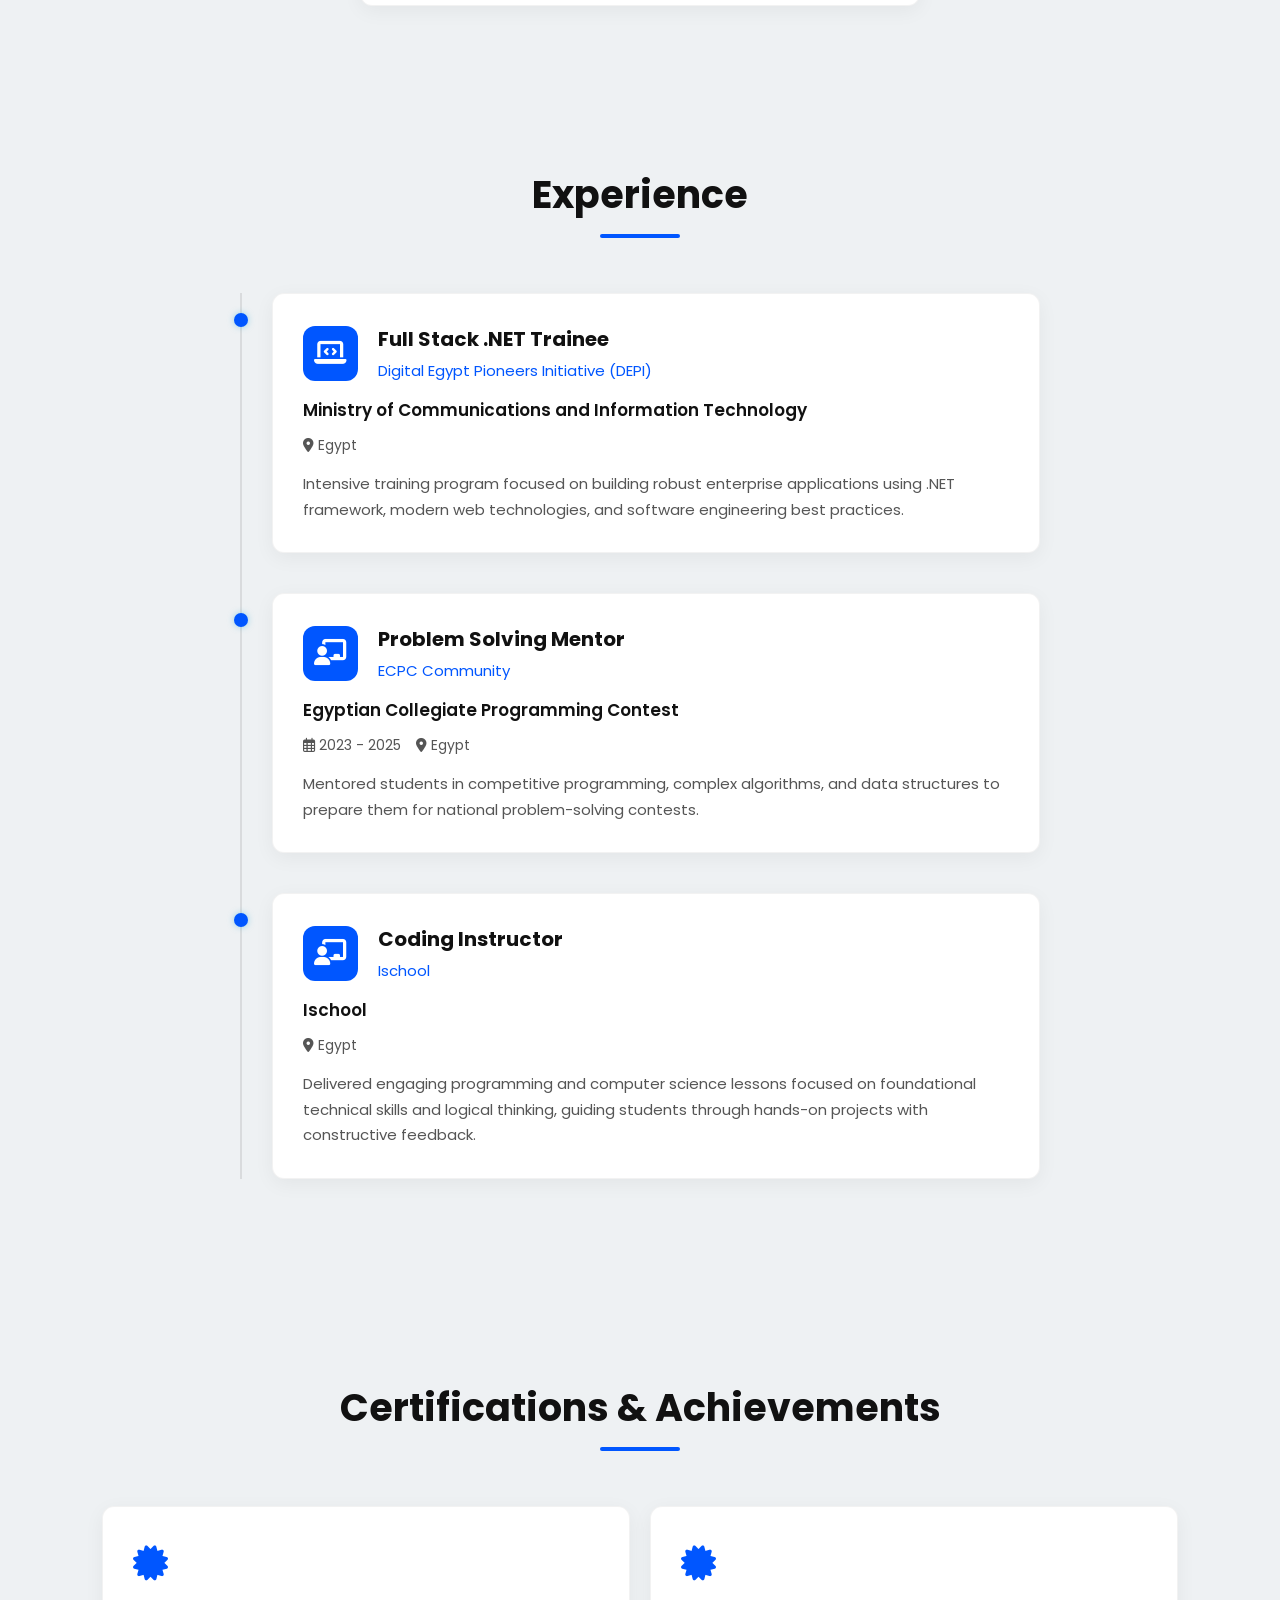
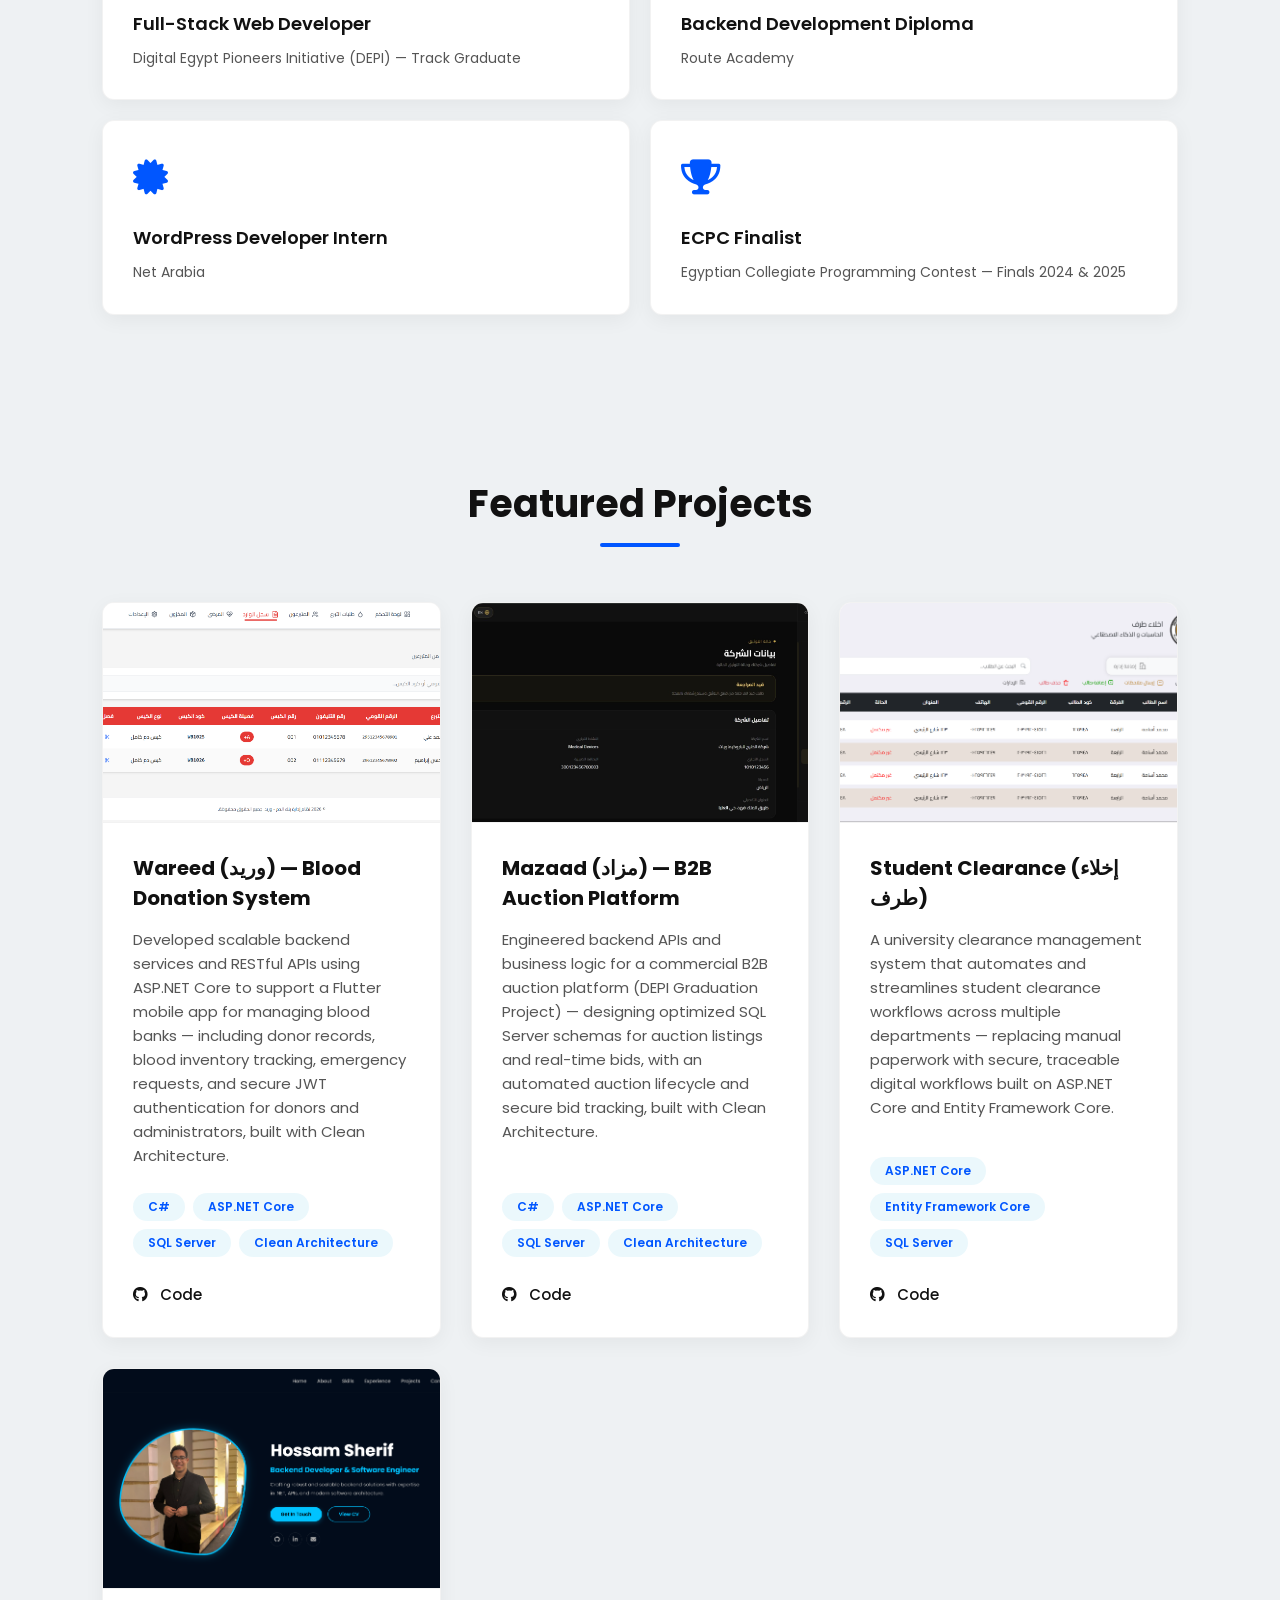
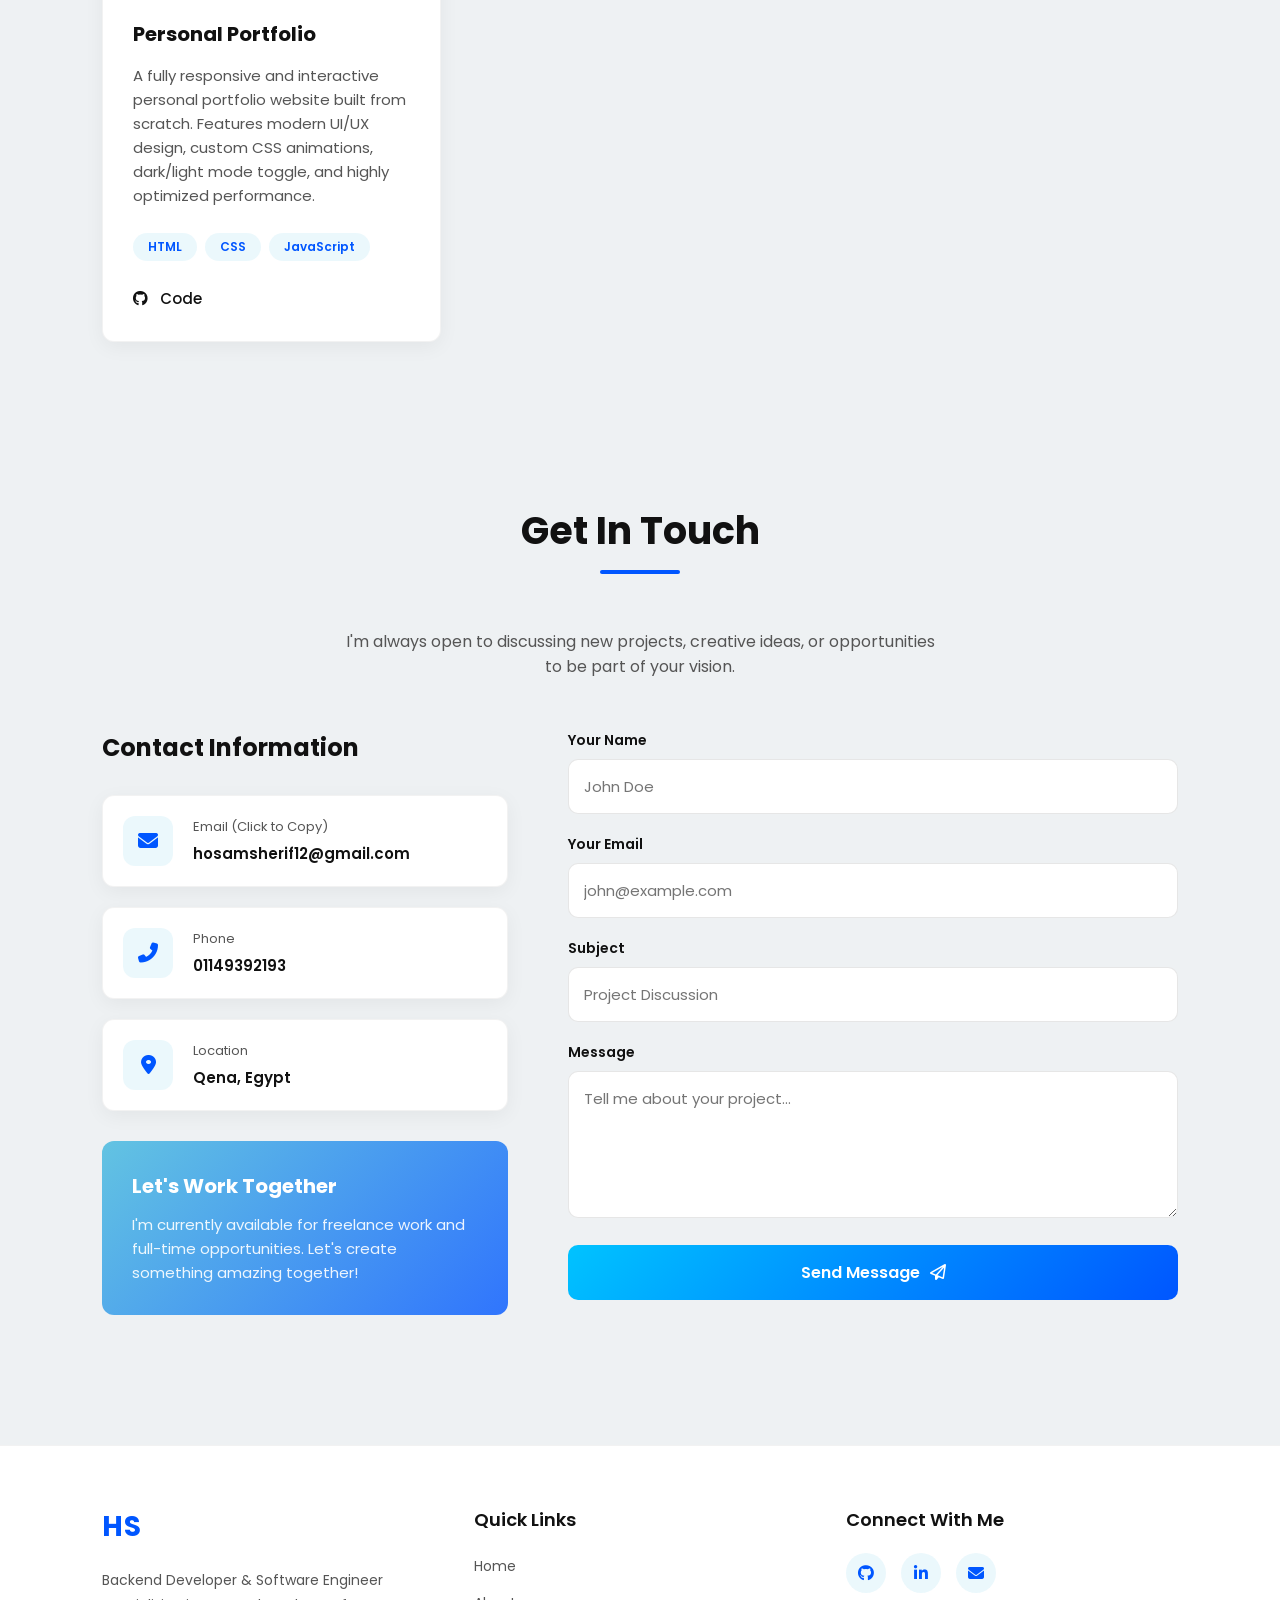
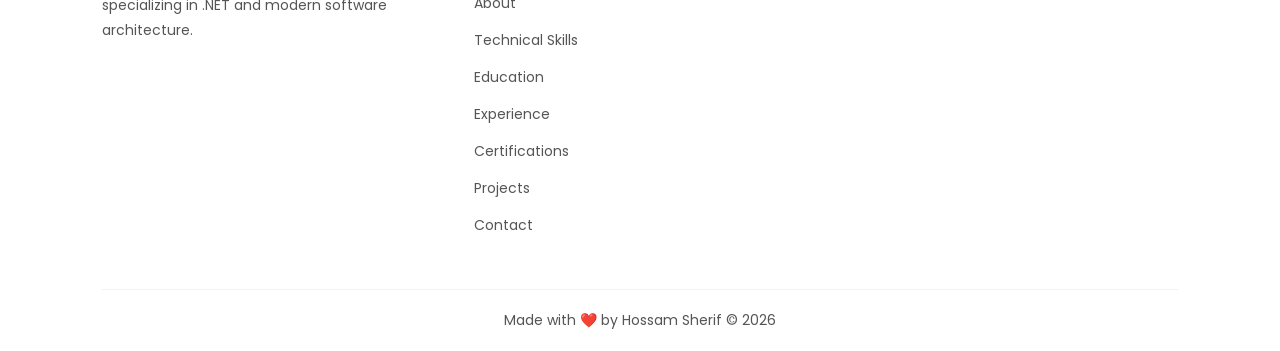
==== commit aa0c0d9d: "up" ====
--- a/index.html
+++ b/index.html
@@ -90,7 +90,8 @@
             <a href="#home">Home</a>
             <a href="#about">About</a>
             <a href="#skills">Skills</a>
-            <a href="#education">Experience</a>
+            <a href="#education">Education</a>
+            <a href="#experience">Experience</a>
             <a href="#certifications">Certifications</a>
             <a href="#projects">Projects</a>
             <a href="#contact">Contact</a>
@@ -244,28 +245,24 @@
     </section>
 
     <section class="education" id="education">
-        <h2 class="section-title" data-aos="fade-up">Experience & Education</h2>
-        
+        <h2 class="section-title" data-aos="fade-up">Education</h2>
+
+        <div class="edu-spotlight card" data-aos="zoom-in" data-aos-duration="800">
+            <div class="edu-spotlight-icon"><i class="fas fa-graduation-cap"></i></div>
+            <h3 class="edu-spotlight-title">Bachelor of Computers and Artificial Intelligence</h3>
+            <p class="edu-spotlight-sub">Computer Science · South Valley National University (SVNU)</p>
+            <div class="edu-spotlight-tags">
+                <span><i class="far fa-calendar-alt"></i> Class of 2026</span>
+                <span><i class="fas fa-map-marker-alt"></i> Qena, Egypt</span>
+            </div>
+            <p class="edu-spotlight-desc">Proud to be part of the first graduating class. Focused on software engineering, algorithms, and core database systems.</p>
+        </div>
+    </section>
+
+    <section class="education" id="experience">
+        <h2 class="section-title" data-aos="fade-up">Experience</h2>
+
         <div class="timeline">
-            <div class="timeline-item" data-aos="fade-left" data-aos-duration="1000">
-                <div class="timeline-dot"></div>
-                <div class="card timeline-content">
-                    <div class="edu-header">
-                        <div class="edu-icon"><i class="fas fa-graduation-cap"></i></div>
-                        <div class="edu-title">
-                            <h3>Bachelor of Computers and Artificial Intelligence</h3>
-                            <h4>Computer Science</h4>
-                        </div>
-                    </div>
-                    <p class="institution">South Valley National University (SVNU)</p>
-                    <div class="edu-meta">
-                        <span><i class="far fa-calendar-alt"></i> Class of 2026</span>
-                        <span><i class="fas fa-map-marker-alt"></i> Qena, Egypt</span>
-                    </div>
-                    <p class="edu-desc">Proud to be part of the first graduating class. Focused on software engineering, algorithms, and core database systems.</p>
-                </div>
-            </div>
-
             <div class="timeline-item" data-aos="fade-left" data-aos-duration="1000" data-aos-delay="100">
                 <div class="timeline-dot"></div>
                 <div class="card timeline-content">
@@ -508,7 +505,8 @@
                     <li><a href="#home">Home</a></li>
                     <li><a href="#about">About</a></li>
                     <li><a href="#skills">Technical Skills</a></li>
-                    <li><a href="#education">Experience</a></li>
+                    <li><a href="#education">Education</a></li>
+                    <li><a href="#experience">Experience</a></li>
                     <li><a href="#certifications">Certifications</a></li>
                     <li><a href="#projects">Projects</a></li>
                     <li><a href="#contact">Contact</a></li>
--- a/css/style.css
+++ b/css/style.css
@@ -1,16 +1,16 @@
 :root {
     /* الوضع الليلي (الأساسي) */
-    --main-bg: #020c1b;
-    --navbar-bg: #06152b;
-    --card-bg: #0d1b2f;
-    --primary-color: #00c3ff;
-    --text-main: #ffffff;
+    --main-bg: #0b1523;
+    --navbar-bg: #101f33;
+    --card-bg: #132135;
+    --primary-color: #3fb8dd;
+    --text-main: #eef2f6;
     --text-secondary: #aaaaaa;
-    --glow-color: rgba(0, 195, 255, 0.15);
+    --glow-color: rgba(63, 184, 221, 0.15);
 }
 
 body.light-mode {
-    --main-bg: #f4f7f6;
+    --main-bg: #eef1f3;
     --navbar-bg: #ffffff;
     --card-bg: #ffffff;
     --primary-color: #0056ff;
@@ -30,6 +30,10 @@
 
 /* --- Global --- */
 html { scroll-behavior: smooth; }
+
+@media (prefers-reduced-motion: reduce) {
+    .aurora-blob, .hero-img img { animation: none !important; }
+}
 
 /* --- Keyboard Focus Visibility --- */
 a:focus-visible,
@@ -69,17 +73,17 @@
     position: fixed; bottom: 30px; right: 30px; width: 45px; height: 45px;
     background: linear-gradient(135deg, #00c3ff, #0056ff); color: white; border: none;
     border-radius: 50%; font-size: 20px; z-index: 1000; opacity: 0; visibility: hidden;
-    transform: translateY(20px); transition: all 0.4s ease; box-shadow: 0 5px 15px rgba(0, 195, 255, 0.4); cursor: pointer;
+    transform: translateY(20px); transition: all 0.4s ease; box-shadow: 0 5px 15px rgba(63, 184, 221, 0.2); cursor: pointer;
 }
 .scroll-top.show { opacity: 1; visibility: visible; transform: translateY(0); }
-.scroll-top:hover { transform: translateY(-5px) scale(1.1); box-shadow: 0 10px 25px rgba(0, 195, 255, 0.6); }
+.scroll-top:hover { transform: translateY(-5px) scale(1.1); box-shadow: 0 10px 25px rgba(63, 184, 221, 0.6); }
 
 #toast {
     position: fixed; bottom: -100px; left: 50%; transform: translateX(-50%);
     background: linear-gradient(135deg, #00c3ff, #0056ff); color: white; padding: 12px 25px;
     border-radius: 30px; font-weight: 600; font-size: 15px; z-index: 2000;
     transition: bottom 0.5s cubic-bezier(0.175, 0.885, 0.32, 1.275);
-    box-shadow: 0 10px 30px rgba(0, 195, 255, 0.4); display: flex; align-items: center; gap: 10px;
+    box-shadow: 0 10px 30px rgba(63, 184, 221, 0.4); display: flex; align-items: center; gap: 10px;
 }
 #toast.show { bottom: 40px; }
 #toast.toast-error { background: linear-gradient(135deg, #ff4d4d, #d90429); box-shadow: 0 10px 30px rgba(217, 4, 41, 0.4); }
@@ -136,7 +140,7 @@
     animation: auroraSway 20s infinite alternate ease-in-out; 
 }
 .aurora-blob-1 {
-    background: rgba(0, 195, 255, 0.15); 
+    background: rgba(63, 184, 221, 0.15); 
     width: 60vw; height: 60vw;
     top: -20%; left: -20%;
 }
@@ -147,7 +151,7 @@
     animation-delay: -10s;
 }
 
-body.light-mode .aurora-blob-1 { background: rgba(0, 195, 255, 0.2); }
+body.light-mode .aurora-blob-1 { background: rgba(63, 184, 221, 0.2); }
 body.light-mode .aurora-blob-2 { background: rgba(0, 86, 255, 0.2); opacity: 0.4;}
 
 @keyframes auroraSway {
@@ -160,11 +164,11 @@
 .hero-img { display: flex; justify-content: center; align-items: center; flex: 1; }
 .hero-img img {
     width: 100%; max-width: 420px; aspect-ratio: 1/1; object-fit: cover;
-    border: 5px solid var(--primary-color); box-shadow: 0 0 30px rgba(0, 195, 255, 0.3);
+    border: 5px solid var(--primary-color); box-shadow: 0 0 18px rgba(63, 184, 221, 0.2);
     animation: morph 8s ease-in-out infinite; transition: transform 0.4s ease; will-change: border-radius, transform;
 }
 body.light-mode .hero-img img { box-shadow: 0 0 30px rgba(0, 86, 255, 0.3); }
-.hero-img img:hover { transform: scale(1.05); box-shadow: 0 15px 50px rgba(0, 195, 255, 0.6); }
+.hero-img img:hover { transform: scale(1.05); box-shadow: 0 15px 50px rgba(63, 184, 221, 0.6); }
 
 @keyframes morph {
     0% { border-radius: 60% 40% 30% 70% / 60% 30% 70% 40%; transform: translateY(0); }
@@ -183,12 +187,12 @@
     transition: all 0.4s ease; font-family: inherit; position: relative; overflow: hidden; z-index: 1; cursor: pointer;
 }
 
-.primary { background: var(--primary-color); border: none; color: #fff; box-shadow: 0 5px 15px rgba(0, 195, 255, 0.3); }
+.primary { background: var(--primary-color); border: none; color: #fff; box-shadow: 0 5px 15px rgba(63, 184, 221, 0.3); }
 body:not(.light-mode) .primary { color: #000; }
-.primary:hover { transform: translateY(-3px) scale(1.05); box-shadow: 0 10px 25px rgba(0, 195, 255, 0.6); }
+.primary:hover { transform: translateY(-3px) scale(1.05); box-shadow: 0 10px 25px rgba(63, 184, 221, 0.6); }
 
 .outline { border: 2px solid var(--primary-color); background: transparent; color: var(--primary-color); }
-.outline:hover { background: var(--primary-color); color: #fff; transform: translateY(-3px); box-shadow: 0 10px 25px rgba(0, 195, 255, 0.4); }
+.outline:hover { background: var(--primary-color); color: #fff; transform: translateY(-3px); box-shadow: 0 10px 25px rgba(63, 184, 221, 0.4); }
 body:not(.light-mode) .outline:hover { color: #000; }
 
 .hero-socials { display: flex; gap: 15px; margin-top: 35px; }
@@ -198,8 +202,8 @@
     text-decoration: none; font-size: 18px; transition: all 0.4s cubic-bezier(0.175, 0.885, 0.32, 1.275);
 }
 .hero-socials a:hover {
-    border-color: var(--primary-color); background: rgba(0, 195, 255, 0.1); color: var(--primary-color);
-    transform: translateY(-8px); box-shadow: 0 10px 20px rgba(0, 195, 255, 0.3);
+    border-color: var(--primary-color); background: rgba(63, 184, 221, 0.1); color: var(--primary-color);
+    transform: translateY(-8px); box-shadow: 0 10px 20px rgba(63, 184, 221, 0.3);
 }
 
 /* --- Section Titles --- */
@@ -227,8 +231,8 @@
 .card:hover::before { opacity: 1; }
 .card > * { position: relative; z-index: 1; }
 
-.hover-lift:hover { transform: translateY(-10px); border-color: rgba(0, 195, 255, 0.3); box-shadow: 0 15px 30px rgba(0, 0, 0, 0.1); }
-body:not(.light-mode) .hover-lift:hover { box-shadow: 0 15px 30px rgba(0, 195, 255, 0.15); }
+.hover-lift:hover { transform: translateY(-10px); border-color: rgba(63, 184, 221, 0.3); box-shadow: 0 15px 30px rgba(0, 0, 0, 0.1); }
+body:not(.light-mode) .hover-lift:hover { box-shadow: 0 15px 30px rgba(63, 184, 221, 0.15); }
 
 /* --- Sections Common Padding --- */
 .about, .skills, .education, .projects, .contact { padding: 80px 8%; }
@@ -248,7 +252,7 @@
 /* --- Skills Section --- */
 .skills-container { display: grid; grid-template-columns: repeat(2, 1fr); gap: 30px; }
 .skill-box { padding: 40px; display: flex; flex-direction: column; }
-.skill-box:hover { transform: translateY(-8px); border-color: rgba(0, 195, 255, 0.3); }
+.skill-box:hover { transform: translateY(-8px); border-color: rgba(63, 184, 221, 0.3); }
 .skill-header { display: flex; align-items: center; gap: 15px; margin-bottom: 30px; }
 .skill-header-icon {
     background: var(--primary-color); color: #fff; width: 45px; height: 45px; border-radius: 10px;
@@ -263,7 +267,7 @@
 }
 .skill-pills span:hover {
     background: var(--primary-color); color: #fff; border-color: var(--primary-color);
-    transform: translateY(-3px) scale(1.05); box-shadow: 0 5px 15px rgba(0, 195, 255, 0.3); font-weight: 600;
+    transform: translateY(-3px) scale(1.05); box-shadow: 0 5px 15px rgba(63, 184, 221, 0.3); font-weight: 600;
 }
 body:not(.light-mode) .skill-pills span:hover { color: #000; }
 
@@ -272,11 +276,11 @@
 .timeline-item { position: relative; margin-bottom: 40px; }
 .timeline-dot {
     position: absolute; left: -38px; top: 20px; width: 14px; height: 14px;
-    background: var(--primary-color); border-radius: 50%; box-shadow: 0 0 10px var(--primary-color); transition: all 0.3s ease;
-}
-.timeline-item:hover .timeline-dot { transform: scale(1.5); box-shadow: 0 0 20px var(--primary-color); }
+    background: var(--primary-color); border-radius: 50%; box-shadow: 0 0 6px rgba(63, 184, 221, 0.5); transition: all 0.3s ease;
+}
+.timeline-item:hover .timeline-dot { transform: scale(1.5); box-shadow: 0 0 16px var(--primary-color); }
 .timeline-content { padding: 30px; }
-.timeline-content:hover { transform: translateX(10px); border-color: rgba(0, 195, 255, 0.3); }
+.timeline-content:hover { transform: translateX(10px); border-color: rgba(63, 184, 221, 0.3); }
 .edu-header { display: flex; align-items: center; gap: 20px; margin-bottom: 15px; }
 .edu-icon {
     background: var(--primary-color); color: #fff; width: 55px; height: 55px; min-width: 55px;
@@ -289,10 +293,31 @@
 .edu-meta { display: flex; flex-wrap: wrap; gap: 15px; color: var(--text-secondary); font-size: 14px; margin-bottom: 15px; }
 .edu-desc { color: var(--text-secondary); line-height: 1.7; font-size: 15px; }
 
+.edu-spotlight { max-width: 560px; margin: 40px auto 0; padding: 50px 40px; text-align: center; }
+.edu-spotlight-icon {
+    width: 70px; height: 70px; border-radius: 50%; background: rgba(63, 184, 221, 0.12);
+    color: var(--primary-color); display: flex; align-items: center; justify-content: center;
+    font-size: 28px; margin: 0 auto 20px;
+}
+.edu-spotlight-title { font-size: 22px; color: var(--text-main); margin-bottom: 8px; }
+.edu-spotlight-sub { font-size: 15px; color: var(--primary-color); margin-bottom: 20px; }
+.edu-spotlight-tags { display: flex; justify-content: center; gap: 12px; flex-wrap: wrap; margin-bottom: 20px; }
+.edu-spotlight-tags span {
+    font-size: 13px; color: var(--text-secondary); background: var(--main-bg);
+    border: 1px solid rgba(128, 128, 128, 0.15); padding: 6px 14px; border-radius: 30px;
+    display: inline-flex; align-items: center; gap: 6px;
+}
+.edu-spotlight-desc { font-size: 15px; color: var(--text-secondary); line-height: 1.7; max-width: 460px; margin: 0 auto; }
+
+@media (max-width: 480px) {
+    .edu-spotlight { padding: 40px 24px; }
+    .edu-spotlight-title { font-size: 19px; }
+}
+
 /* --- Projects Section --- */
 .projects-grid { display: grid; grid-template-columns: repeat(auto-fit, minmax(300px, 1fr)); gap: 30px; margin-top: 40px; }
 .project-card { padding: 0; display: flex; flex-direction: column; }
-.project-card:hover { transform: translateY(-15px); border-color: rgba(0, 195, 255, 0.3); }
+.project-card:hover { transform: translateY(-15px); border-color: rgba(63, 184, 221, 0.3); }
 .project-img { overflow: hidden; } 
 .project-img img { width: 100%; height: 220px; object-fit: cover; border-bottom: 1px solid rgba(128,128,128,0.1); transition: transform 0.6s ease; }
 .project-card:hover .project-img img { transform: scale(1.1); }
@@ -302,7 +327,7 @@
 .project-info p { color: var(--text-secondary); font-size: 15px; line-height: 1.6; margin-bottom: 25px; flex-grow: 1; }
 .project-tags { margin-bottom: 25px; display: flex; flex-wrap: wrap; gap: 8px;}
 .project-tags span {
-    display: inline-block; color: var(--primary-color); background: rgba(0, 195, 255, 0.1);
+    display: inline-block; color: var(--primary-color); background: rgba(63, 184, 221, 0.1);
     padding: 5px 15px; border-radius: 20px; font-size: 12px; font-weight: 600;
 }
 .project-links a { color: var(--text-main); text-decoration: none; font-size: 15px; font-weight: 500; transition: .3s; margin-right: 20px; }
@@ -315,7 +340,7 @@
 .contact-info-wrapper h3 { margin-bottom: 30px; font-size: 24px; color: var(--text-main); }
 .contact-info-card { display: flex; align-items: center; gap: 20px; margin-bottom: 20px; padding: 20px; cursor: pointer; }
 .contact-icon {
-    background: rgba(0, 195, 255, 0.1); color: var(--primary-color); width: 50px; height: 50px; min-width: 50px;
+    background: rgba(63, 184, 221, 0.1); color: var(--primary-color); width: 50px; height: 50px; min-width: 50px;
     border-radius: 12px; display: flex; justify-content: center; align-items: center; font-size: 20px; transition: all 0.3s ease;
 }
 .contact-info-card:hover .contact-icon { background: var(--primary-color); color: #fff; transform: scale(1.1); }
@@ -324,10 +349,10 @@
 .contact-info-card .value { font-weight: 600; font-size: 15px; color: var(--text-main); word-break: break-all;}
 
 .callout-card {
-    background: linear-gradient(135deg, rgba(0, 195, 255, 0.8), rgba(0, 86, 255, 0.8));
+    background: linear-gradient(135deg, rgba(63, 184, 221, 0.8), rgba(0, 86, 255, 0.8));
     padding: 30px; border-radius: 12px; margin-top: 30px; transition: all 0.4s; color: white;
 }
-.callout-card:hover { transform: translateY(-10px); box-shadow: 0 15px 30px rgba(0, 195, 255, 0.3); }
+.callout-card:hover { transform: translateY(-10px); box-shadow: 0 15px 30px rgba(63, 184, 221, 0.3); }
 .callout-card h3 { margin-bottom: 12px; color: #fff; font-size: 20px;}
 .callout-card p { color: rgba(255,255,255,0.9); font-size: 15px; line-height: 1.6; }
 
@@ -339,7 +364,7 @@
 }
 .input-group input:focus, .input-group textarea:focus { border-color: var(--primary-color); transform: translateY(-2px);}
 body.light-mode .input-group input:focus, body.light-mode .input-group textarea:focus { box-shadow: 0 0 15px rgba(0, 86, 255, 0.1); }
-body:not(.light-mode) .input-group input:focus, body:not(.light-mode) .input-group textarea:focus { box-shadow: 0 0 15px rgba(0, 195, 255, 0.1); }
+body:not(.light-mode) .input-group input:focus, body:not(.light-mode) .input-group textarea:focus { box-shadow: 0 0 15px rgba(63, 184, 221, 0.1); }
 
 .primary-gradient { 
     background: linear-gradient(135deg, #00c3ff, #0056ff); border: none; color: white; 
@@ -350,7 +375,7 @@
     background: linear-gradient(135deg, #0056ff, #00c3ff); z-index: -1; transition: opacity 0.4s ease; opacity: 0;
 }
 .primary-gradient:hover::before { opacity: 1; }
-.primary-gradient:hover { transform: translateY(-5px); box-shadow: 0 10px 25px rgba(0,195,255,0.5); }
+.primary-gradient:hover { transform: translateY(-5px); box-shadow: 0 10px 25px rgba(63,184,221,0.5); }
 .btn-full { width: 100%; padding: 15px; font-size: 16px; font-weight: 600; border-radius: 10px; display: flex; justify-content: center; align-items: center; gap: 10px;}
 
 /* --- Footer --- */
@@ -370,10 +395,10 @@
 .social-icons { display: flex; gap: 15px; }
 .social-icons a {
     display: inline-flex; justify-content: center; align-items: center;
-    width: 40px; height: 40px; background: rgba(0, 195, 255, 0.1); border-radius: 50%;
+    width: 40px; height: 40px; background: rgba(63, 184, 221, 0.1); border-radius: 50%;
     color: var(--primary-color); text-decoration: none; transition: all 0.4s ease; font-size: 16px;
 }
-.social-icons a:hover { background: var(--primary-color); color: #fff; transform: translateY(-5px) rotate(360deg); box-shadow: 0 10px 20px rgba(0, 195, 255, 0.3); }
+.social-icons a:hover { background: var(--primary-color); color: #fff; transform: translateY(-5px) rotate(360deg); box-shadow: 0 10px 20px rgba(63, 184, 221, 0.3); }
 body:not(.light-mode) .social-icons a:hover { color: #000; }
 
 .footer-bottom {
@@ -415,7 +440,7 @@
         margin: 0; font-size: 16px; width: 100%; text-align: center; 
         padding: 15px 0; border-bottom: 1px solid rgba(128, 128, 128, 0.1);
     }
-    nav a:hover { background: rgba(0, 195, 255, 0.05); }
+    nav a:hover { background: rgba(63, 184, 221, 0.05); }
     nav a::after { display: none; }
     
     .hero { flex-direction: column; text-align: center; padding: 60px 5%; gap: 40px; }
